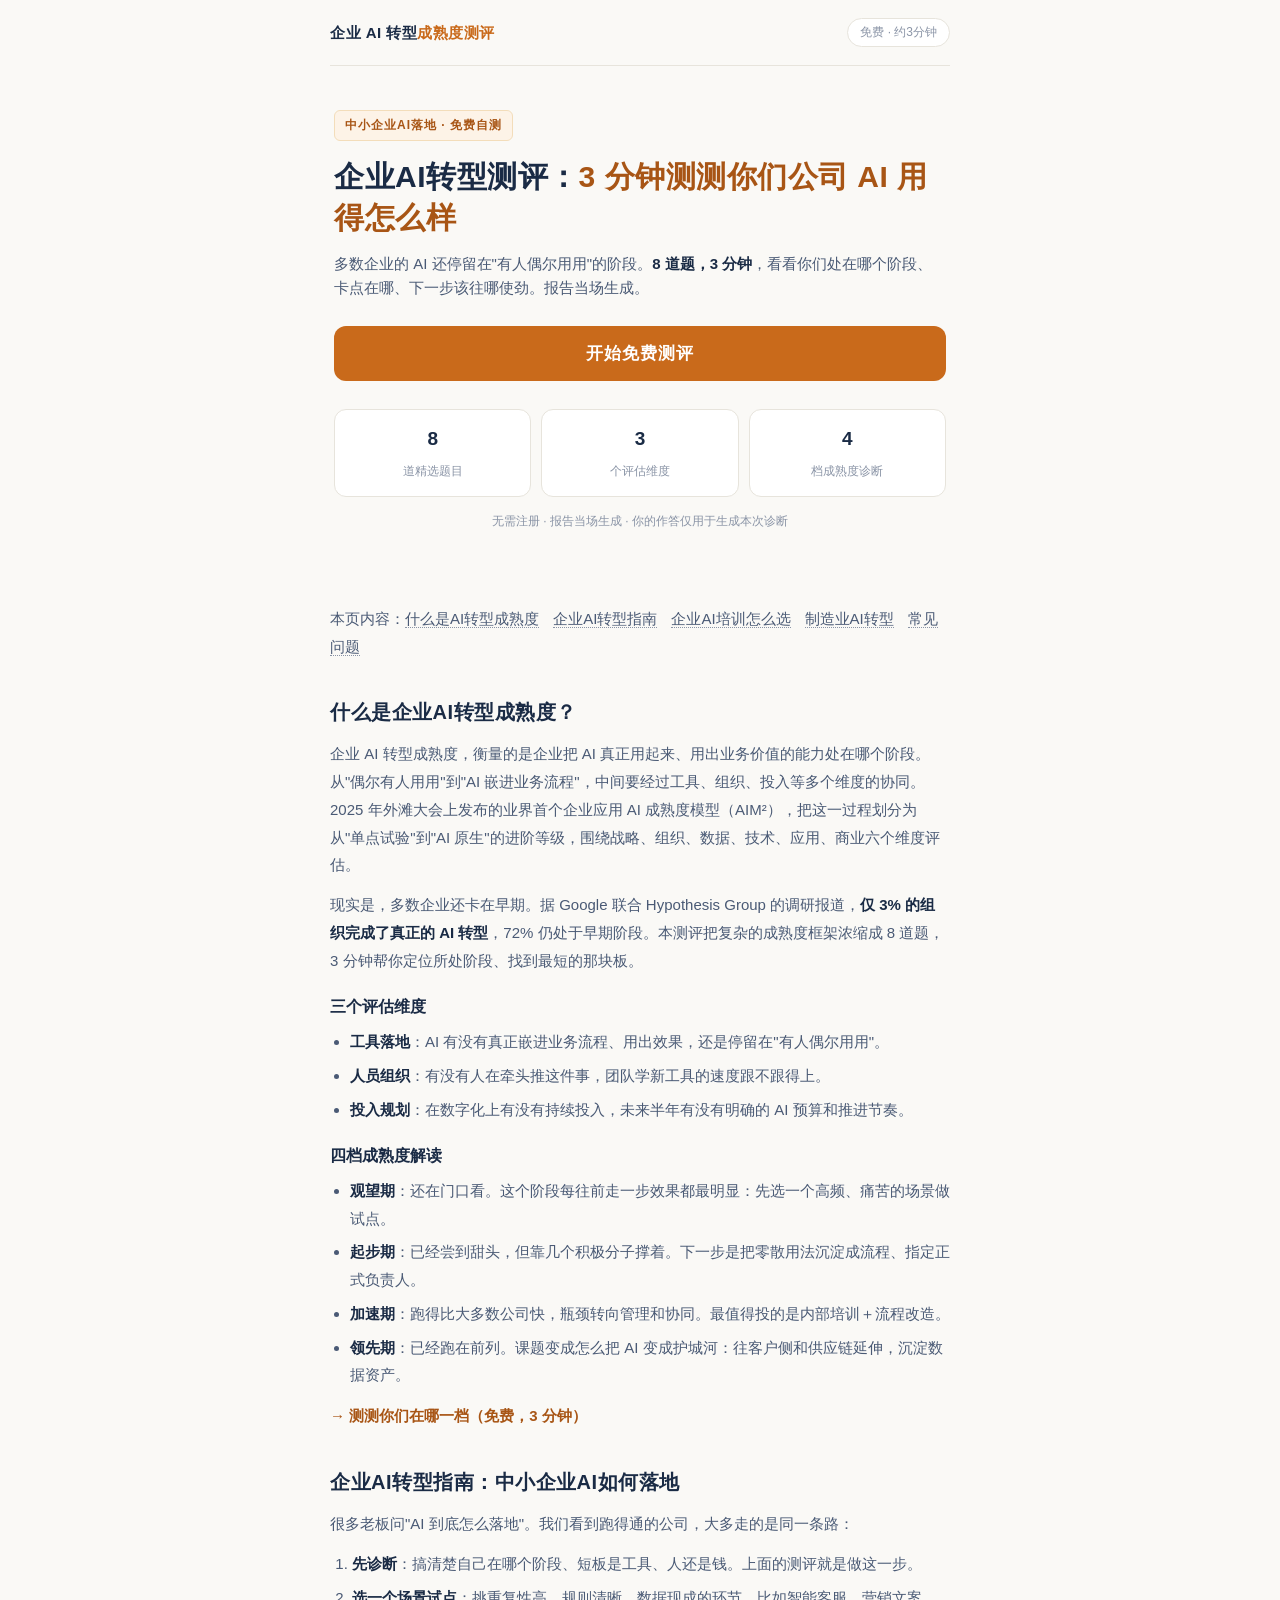
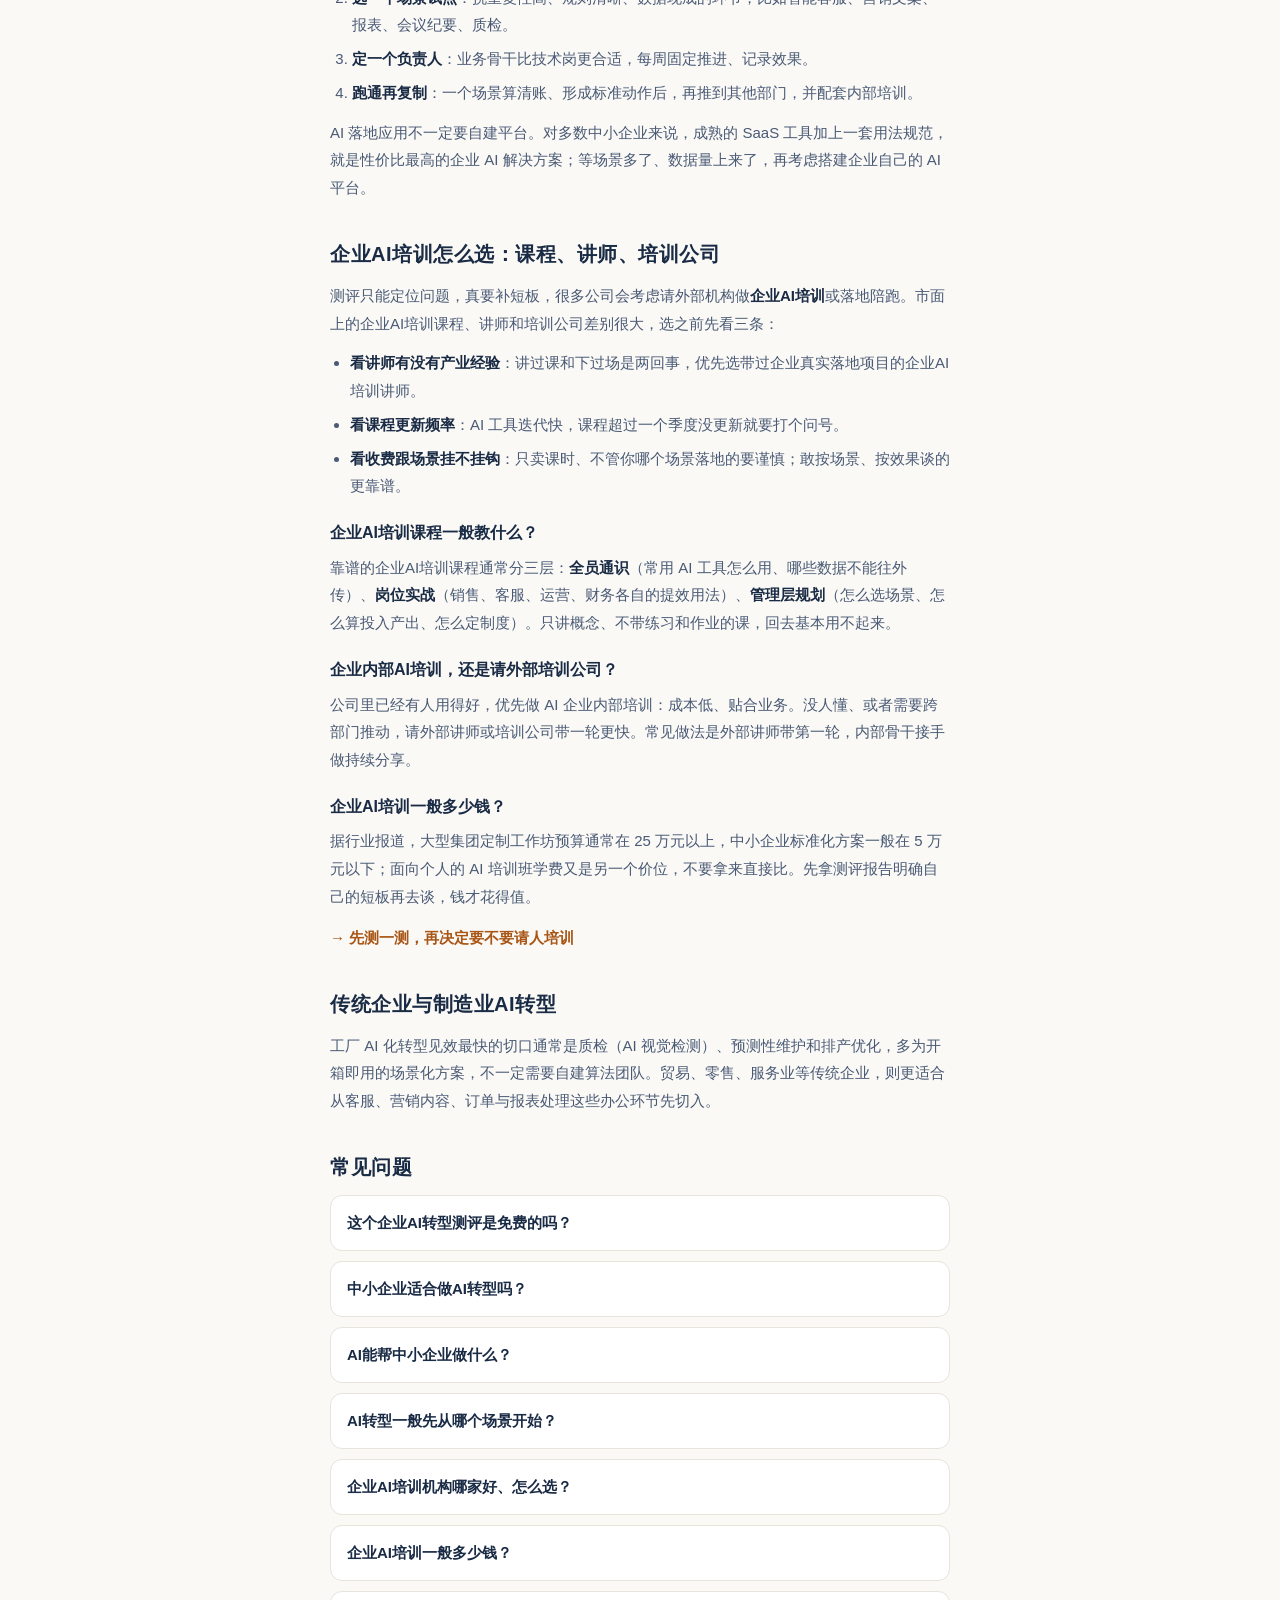
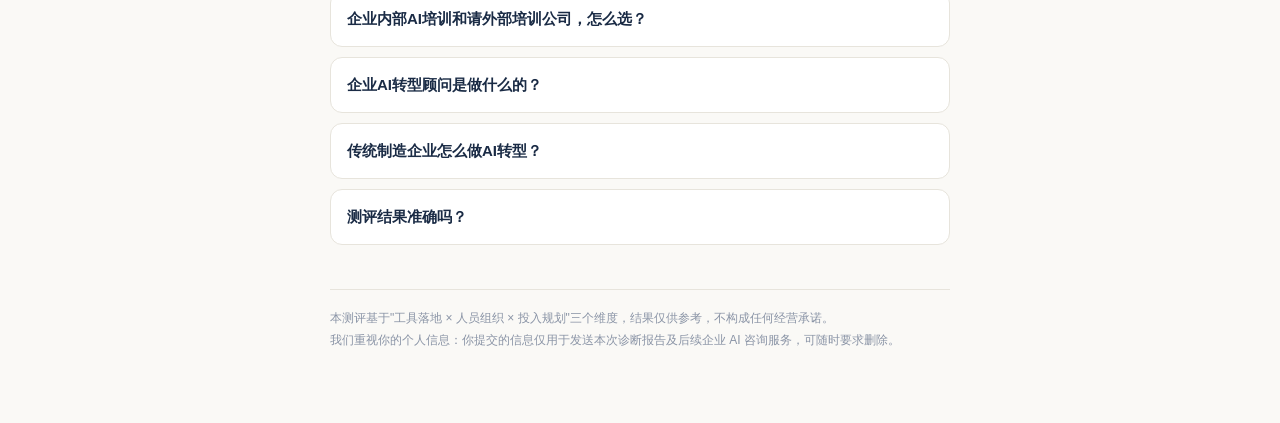
==== index.html @ 4b5d28a4 "first commit" ====
<!DOCTYPE html>
<html lang="zh-CN">
<head>
<meta charset="UTF-8">
<meta name="viewport" content="width=device-width, initial-scale=1.0">
<title>企业AI转型免费测评：3分钟诊断＋企业AI培训怎么选</title>
<meta name="description" content="企业AI转型从哪开始？8 道题 3 分钟免费测出你们公司的 AI 转型阶段和短板，附企业AI培训课程、讲师、培训公司选型指南与学费参考，帮中小企业少踩坑。">
<meta name="keywords" content="企业AI转型,企业AI培训,企业AI培训课程,企业AI转型指南,企业AI转型顾问,中小企业AI落地,AI成熟度测评">
<meta name="robots" content="index,follow">
<meta name="applicable-device" content="pc,mobile">
<meta http-equiv="Cache-Control" content="no-transform">
<meta name="theme-color" content="#c96a1b">
<!-- Bing 站长验证：去 bing.com/webmasters 添加网站后，把它给你的 meta 标签粘到这里 -->
<!-- <meta name="msvalidate.01" content="把Bing给你的验证码粘在这里"> -->
<!-- 百度站长验证（换自定义域名后再加，github.io 域名百度抓不到） -->
<!-- <meta name="baidu-site-verification" content="把百度给你的验证码粘在这里"> -->
<link rel="canonical" href="https://qiyeai.github.io/">
<link rel="icon" href="data:image/svg+xml,%3Csvg xmlns='http://www.w3.org/2000/svg' viewBox='0 0 32 32'%3E%3Crect width='32' height='32' rx='8' fill='%23c96a1b'/%3E%3Ctext x='16' y='22' font-size='16' font-weight='700' text-anchor='middle' fill='%23fff' font-family='Arial'%3EAI%3C/text%3E%3C/svg%3E">
<meta property="og:title" content="企业AI转型免费测评：3分钟诊断＋企业AI培训怎么选">
<meta property="og:description" content="8 道题，看看你们公司 AI 用得怎么样，免费拿诊断报告。">
<meta property="og:type" content="website">
<meta property="og:url" content="https://qiyeai.github.io/">
<meta property="og:locale" content="zh_CN">
<!-- 有分享图后加：<meta property="og:image" content="https://qiyeai.github.io/og.png"> 建议 1200×630 -->
<script type="application/ld+json">
{"@context":"https://schema.org","@graph":[
{"@type":"WebSite","@id":"https://qiyeai.github.io/#site","url":"https://qiyeai.github.io/","name":"企业AI转型测评","inLanguage":"zh-CN"},
{"@type":"WebApplication","name":"企业AI转型成熟度测评","url":"https://qiyeai.github.io/","applicationCategory":"BusinessApplication","operatingSystem":"Web","inLanguage":"zh-CN","isAccessibleForFree":true,"offers":{"@type":"Offer","price":"0","priceCurrency":"CNY"},"description":"8 道题 3 分钟，诊断企业AI转型所处阶段与短板，当场生成报告。"},
{"@type":"FAQPage","mainEntity":[
{"@type":"Question","name":"这个企业AI转型测评是免费的吗？","acceptedAnswer":{"@type":"Answer","text":"是，完全免费。8 道题约 3 分钟，报告当场生成。留下联系方式还可免费领取完整版《AI 转型落地路线图》。"}},
{"@type":"Question","name":"中小企业适合做AI转型吗？","acceptedAnswer":{"@type":"Answer","text":"适合，而且中小企业有决策快、包袱小的优势。关键是别贪大，从一个高频、痛苦的场景先试点（比如客服、文案、报表），跑通再复制。"}},
{"@type":"Question","name":"AI能帮中小企业做什么？","acceptedAnswer":{"@type":"Answer","text":"最常见的三类：降本（智能客服、自动化报表）、增效（营销文案、会议纪要、质检）、增收（线索跟进、内容获客）。建议从重复性最高的环节先试点，跑通再复制。"}},
{"@type":"Question","name":"AI转型一般先从哪个场景开始？","acceptedAnswer":{"@type":"Answer","text":"优先选重复性高、规则清晰、数据现成的环节：智能客服、营销文案、会议纪要、报表整理、质检等。投入小、见效快，也最容易让团队建立信心。"}},
{"@type":"Question","name":"企业AI培训机构哪家好、怎么选？","acceptedAnswer":{"@type":"Answer","text":"没有统一的排名，关键看三点：讲师有没有带过企业真实落地项目、课程更新频率够不够快、收费是否跟你的业务场景挂钩。警惕“包学会、包增效”之类的过度承诺。"}},
{"@type":"Question","name":"企业AI培训一般多少钱？","acceptedAnswer":{"@type":"Answer","text":"差异很大。据行业报道，大型集团的定制工作坊预算通常在 25 万元以上，中小企业的标准化方案一般在 5 万元以下，具体以机构报价为准。建议先明确短板和场景再谈，避免为用不上的内容付费。"}},
{"@type":"Question","name":"企业内部AI培训和请外部培训公司，怎么选？","acceptedAnswer":{"@type":"Answer","text":"公司里已有人用得好，优先内部培训：成本低、贴合业务。没人懂、或需要跨部门推动，请外部讲师或培训公司带一轮更快。常见做法是外部讲师带第一轮，内部骨干接手做持续分享。"}},
{"@type":"Question","name":"企业AI转型顾问是做什么的？","acceptedAnswer":{"@type":"Answer","text":"帮企业做 AI 现状诊断、场景规划、员工培训和落地陪跑的外部专家或机构。这个测评就是一次轻量的自助诊断；如果测出来短板明显，再考虑请顾问做深度规划。"}},
{"@type":"Question","name":"传统制造企业怎么做AI转型？","acceptedAnswer":{"@type":"Answer","text":"制造业见效最快的切口通常是质检（AI 视觉检测）、预测性维护和排产优化，多为开箱即用的场景化方案，不一定需要自建算法团队。"}},
{"@type":"Question","name":"测评结果准确吗？","acceptedAnswer":{"@type":"Answer","text":"测评基于工具落地、人员组织、投入规划三个维度，结果供参考。它最大的价值是帮你快速定位短板、明确下一步优先级，而不是给精确分数。如需深度诊断，可以预约一次一对一沟通。"}}
]}
]}
</script>
<style>
:root{
--ink:#1a2b45; --ink-soft:#4a5a75; --muted:#8a94a6;
--line:#e7e4dc; --bg:#faf9f6; --card:#ffffff;
--accent:#c96a1b; --accent-dark:#a85515; --accent-soft:#fdf3e7;
--ok:#1c7c4d; --radius:14px;
}
*{box-sizing:border-box;-webkit-tap-highlight-color:transparent}
body{margin:0;font-family:-apple-system,BlinkMacSystemFont,"PingFang SC","Hiragino Sans GB","Microsoft YaHei","Noto Sans SC",sans-serif;background:var(--bg);color:var(--ink);line-height:1.6}
.wrap{max-width:660px;margin:0 auto;padding:0 20px 72px}
.hidden{display:none!important}

/* 顶栏 */
.topbar{display:flex;align-items:center;justify-content:space-between;padding:18px 0;border-bottom:1px solid var(--line)}
.brand{font-size:15px;font-weight:700;letter-spacing:.5px}
.brand span{color:var(--accent)}
.topbar .tag{font-size:12px;color:var(--muted);border:1px solid var(--line);border-radius:20px;padding:4px 12px;background:#fff}

/* 首屏 */
.hero{padding:44px 4px 8px}
.eyebrow{display:inline-block;font-size:12px;font-weight:700;color:var(--accent-dark);background:var(--accent-soft);border:1px solid #f3ddba;border-radius:6px;padding:5px 10px;margin-bottom:16px;letter-spacing:1px}
.hero h1{font-size:30px;line-height:1.35;margin:0 0 14px;letter-spacing:.5px}
.hero h1 em{font-style:normal;color:var(--accent-dark)}
.hero .lede{font-size:15px;color:var(--ink-soft);margin:0 0 26px}
.hero .lede b{color:var(--ink)}
.btn{display:block;width:100%;padding:16px;font-size:17px;font-weight:700;border:none;border-radius:12px;background:var(--accent);color:#fff;cursor:pointer;letter-spacing:1px}
.btn:active{background:var(--accent-dark)}
.btn.ghost{background:#fff;color:var(--ink);border:1px solid var(--line);font-weight:600;margin-top:10px}
.micro{font-size:12px;color:var(--muted);text-align:center;margin-top:14px;line-height:1.8}
.facts{display:flex;gap:10px;margin:28px 0 6px}
.fact{flex:1;background:var(--card);border:1px solid var(--line);border-radius:12px;padding:14px 10px;text-align:center}
.fact b{display:block;font-size:19px;margin-bottom:2px}
.fact span{font-size:12px;color:var(--muted)}

/* 答题 */
.quiz-head{padding:26px 0 0}
.qcount{font-size:13px;color:var(--muted);margin-bottom:6px}
.bar{height:6px;background:#eceae4;border-radius:3px;overflow:hidden;margin-bottom:22px}
.bar>div{height:100%;background:var(--accent);width:0;transition:width .25s}
.q-title{font-size:20px;font-weight:700;line-height:1.5;margin:0 0 8px}
.q-dim{font-size:12px;color:var(--muted);margin:0 0 18px;letter-spacing:.5px}
.opt{display:block;width:100%;text-align:left;padding:15px 16px;margin:0 0 10px;font-size:16px;line-height:1.55;background:var(--card);border:1px solid var(--line);border-radius:12px;cursor:pointer;color:var(--ink)}
.opt:active{border-color:var(--accent);background:var(--accent-soft)}
.opt .k{display:inline-block;width:24px;height:24px;line-height:24px;text-align:center;border:1px solid var(--line);border-radius:50%;font-size:13px;color:var(--muted);margin-right:10px;background:#fff}
.nav{margin-top:18px}
.backlink{display:block;text-align:center;margin-top:14px;font-size:14px;color:var(--muted);background:none;border:none;cursor:pointer}

/* 报告 */
.report{background:var(--card);border:1px solid var(--line);border-radius:16px;padding:28px 22px;margin-top:26px}
.r-label{font-size:12px;color:var(--muted);letter-spacing:1px;margin-bottom:6px}
.r-score{font-size:15px;color:var(--ink-soft)}
.r-score b{font-size:46px;color:var(--ink);font-weight:800}
.r-score small{color:var(--muted)}
.tier{display:inline-block;font-size:14px;font-weight:700;color:#fff;background:var(--ink);border-radius:20px;padding:5px 16px;margin:12px 0 4px}
.verdict{font-size:16px;line-height:1.75;margin:12px 0 0}
.sec-t{font-size:13px;font-weight:700;letter-spacing:1px;color:var(--muted);margin:24px 0 10px;padding-top:18px;border-top:1px solid var(--line)}
.diag{margin:0;padding:0;list-style:none}
.diag li{font-size:15px;line-height:1.75;padding:11px 0 11px 4px;border-bottom:1px dashed var(--line)}
.diag li:last-child{border-bottom:none}
.diag li::before{content:"▸ ";color:var(--accent);font-weight:700}
.dimrow{display:flex;align-items:center;gap:10px;margin:8px 0;font-size:14px}
.dimrow .n{width:86px;flex-shrink:0;color:var(--ink-soft)}
.dimrow .t{flex:1;height:8px;background:#eceae4;border-radius:4px;overflow:hidden}
.dimrow .t>div{height:100%;background:var(--ink)}
.dimrow .v{width:44px;text-align:right;color:var(--muted);font-size:13px}
.cta-box{background:var(--accent-soft);border:1px solid #f3ddba;border-radius:12px;padding:20px;margin-top:22px}
.cta-box p{font-size:15px;line-height:1.75;margin:0 0 14px}
.cta-box p b{color:var(--accent-dark)}

/* 表单 */
.field{margin-bottom:14px}
.field label{display:block;font-size:14px;font-weight:600;margin-bottom:6px}
.field label i{font-style:normal;color:var(--muted);font-weight:400;font-size:12px}
.field input,.field select{width:100%;padding:13px 14px;font-size:16px;border:1px solid var(--line);border-radius:10px;background:#fff;color:var(--ink);appearance:none}
.field select{background:#fff url("data:image/svg+xml;charset=utf-8,%3Csvg xmlns='http://www.w3.org/2000/svg' width='12' height='8'%3E%3Cpath d='M1 1l5 5 5-5' stroke='%238a94a6' stroke-width='2' fill='none'/%3E%3C/svg%3E") no-repeat right 14px center}
.consent{display:flex;gap:10px;font-size:13px;color:var(--ink-soft);line-height:1.65;margin:18px 0 6px;cursor:pointer}
.consent input{width:19px;height:19px;flex-shrink:0;margin-top:2px;accent-color:var(--accent)}
.err{color:#c0392b;font-size:13px;margin:8px 0 0;min-height:20px}
.hp{position:absolute;left:-9999px;top:auto;width:1px;height:1px;overflow:hidden}

/* 成功页 */
.done{text-align:center;padding:40px 6px}
.done .check{width:64px;height:64px;border-radius:50%;background:#e7f4ec;color:var(--ok);font-size:32px;line-height:64px;margin:0 auto 18px}
.done h2{font-size:22px;margin:0 0 10px}
.done p{font-size:15px;color:var(--ink-soft);line-height:1.8;margin:0 0 6px}

footer{margin-top:44px;padding-top:18px;border-top:1px solid var(--line);font-size:12px;color:var(--muted);line-height:1.8}
  /* SEO 内容区 */
  .seo{margin-top:52px}
  .seo h2{font-size:20px;margin:36px 0 12px;letter-spacing:.5px}
  .seo h3{font-size:16px;margin:20px 0 8px}
  .seo p{font-size:15px;color:var(--ink-soft);line-height:1.85;margin:0 0 12px}
  .seo p b,.seo li b{color:var(--ink)}
  .seo ul{margin:0 0 12px;padding-left:20px;font-size:15px;color:var(--ink-soft);line-height:1.85}
  .seo li{margin-bottom:6px}
  details.faq-item{border:1px solid var(--line);border-radius:12px;background:#fff;margin-bottom:10px}
  details.faq-item summary{padding:15px 16px;font-size:15px;font-weight:700;cursor:pointer;list-style:none}
  details.faq-item summary::-webkit-details-marker{display:none}
  details.faq-item .a{padding:0 16px 16px;font-size:14px;color:var(--ink-soft);line-height:1.85}
  .seo ol{margin:0 0 12px;padding-left:22px;font-size:15px;color:var(--ink-soft);line-height:1.85}
  .seo-cta{display:inline-block;margin:6px 0 4px;color:var(--accent-dark);font-weight:700;background:none;border:none;padding:0;font-size:15px;cursor:pointer}
  .toc{font-size:13px;color:var(--muted);line-height:2;margin:0 0 8px}
  .toc a{color:var(--ink-soft);margin-right:14px;text-decoration:none;border-bottom:1px dotted var(--muted)}

/* 交互状态：桌面 hover + 键盘焦点 */
@media (hover:hover){
  .btn:hover{background:var(--accent-dark)}
  .btn.ghost:hover{background:var(--bg)}
  .opt:hover{border-color:var(--accent)}
}
:focus-visible{outline:3px solid var(--accent);outline-offset:2px}
.field input:focus,.field select:focus{outline:none;border-color:var(--accent);box-shadow:0 0 0 3px var(--accent-soft)}
.btn:disabled{opacity:.6;cursor:default}
</style>
</head>
<body>
<div class="wrap">

<div class="topbar">
<div class="brand">企业 AI 转型<span>成熟度测评</span></div>
<div class="tag">免费 · 约3分钟</div>
</div>

<!-- ============ 首屏 ============ -->
<section id="s-hero" class="hero">
<span class="eyebrow">中小企业AI落地 · 免费自测</span>
<h1>企业AI转型测评：<em>3 分钟测测你们公司 AI 用得怎么样</em></h1>
<p class="lede">多数企业的 AI 还停留在"有人偶尔用用"的阶段。<b>8 道题，3 分钟</b>，看看你们处在哪个阶段、卡点在哪、下一步该往哪使劲。报告当场生成。</p>
<button class="btn" onclick="App.start()">开始免费测评</button>
<div class="facts">
<div class="fact"><b>8</b><span>道精选题目</span></div>
<div class="fact"><b>3</b><span>个评估维度</span></div>
<div class="fact"><b>4</b><span>档成熟度诊断</span></div>
</div>
<p class="micro">无需注册 · 报告当场生成 · 你的作答仅用于生成本次诊断</p>
</section>

<!-- ============ 答题 ============ -->
<section id="s-quiz" class="hidden quiz-head">
<p class="qcount" id="q-count"></p>
<div class="bar" role="progressbar" aria-label="答题进度" aria-valuemin="0" aria-valuemax="8" id="q-progress"><div id="q-bar"></div></div>
<h2 class="q-title" id="q-title"></h2>
<p class="q-dim" id="q-dim"></p>
<div id="q-opts"></div>
<div class="nav"><button class="btn ghost" id="btn-prev" onclick="App.prev()">上一题</button></div>
</section>

<!-- ============ 报告 ============ -->
<section id="s-report" class="hidden">
<div class="report">
<div class="r-label">你的企业 AI 成熟度诊断</div>
<div class="r-score"><b id="r-score">0</b> <small>/ 21 分</small></div>
<div><span class="tier" id="r-tier"></span></div>
<p class="verdict" id="r-verdict"></p>

<div class="sec-t">三个维度得分</div>
<div id="r-dims"></div>

<div class="sec-t">给你的行动建议</div>
<ul class="diag" id="r-diag"></ul>

<div class="cta-box">
<p>上面是<b>精简版诊断</b>。完整版《AI 转型落地路线图》会结合你的得分和行业，给出 <b>90 天行动清单</b>。留下联系方式，<b>免费领取</b>完整版报告，并预约一次 <b>30 分钟一对一诊断</b>（帮你看看钱该花在哪）。</p>
<button class="btn" onclick="App.toForm()">免费领取完整版报告</button>
</div>
</div>
</section>

<!-- ============ 留资 ============ -->
<section id="s-form" class="hidden">
<div class="report">
<div class="r-label">领取完整版报告</div>
<h2 class="q-title" style="margin-bottom:6px">免费领取《AI 转型落地路线图》</h2>
<p class="q-dim">提交后 24 小时内，我们会把完整版报告发送到你的手机或微信，请留意。</p>
<form id="lead-form" onsubmit="return App.submit(event)" novalidate>
<div class="field"><label for="f-name">姓名</label><input id="f-name" autocomplete="name" placeholder="怎么称呼您"></div>
<div class="field"><label for="f-company">公司名称</label><input id="f-company" autocomplete="organization" placeholder="公司全称"></div>
<div class="field"><label for="f-title">你的职位</label>
<select id="f-title">
<option value="">请选择</option>
<option>董事长 / 创始人</option><option>总经理 / CEO</option>
<option>副总 / VP</option><option>总监</option>
<option>经理</option><option>其他</option>
</select>
</div>
<div class="field"><label for="f-size">公司规模</label>
<select id="f-size">
<option value="">请选择</option>
<option>20人以下</option><option>20–100人</option>
<option>100–500人</option><option>500人以上</option>
</select>
</div>
<div class="field"><label for="f-phone">手机号码</label><input id="f-phone" type="tel" inputmode="numeric" maxlength="11" autocomplete="tel" placeholder="11 位手机号，用于接收报告"></div>
<div class="field"><label for="f-wechat">微信号 <i>（选填）</i></label><input id="f-wechat" placeholder="微信号，方便发送报告"></div>
<!-- 蜜罐：正常用户看不见，机器人会填 -->
<div class="hp" aria-hidden="true"><input id="f-website" name="website" tabindex="-1" autocomplete="off" placeholder="请留空"></div>
<label class="consent">
<input type="checkbox" id="f-consent">
<span id="consent-text"></span>
</label>
<p class="err" id="f-err" role="alert" aria-live="polite"></p>
<button class="btn" type="submit" id="btn-submit">提交，领取完整报告</button>
</form>
</div>
</section>

<!-- ============ 成功 ============ -->
<section id="s-done" class="hidden">
<div class="done">
<div class="check">✓</div>
<h2>提交成功</h2>
<p>完整版《AI 转型落地路线图》将在 24 小时内<br>发送到你的手机或微信，请留意查收。</p>
<p style="margin-top:14px" id="done-wechat">如需更快沟通，可直接添加我们的工作人员微信。</p>
</div>
</section>

  <!-- ============ SEO 内容区（漏斗下方，不影响转化流程） ============ -->
  <section class="seo" id="guide">
    <p class="toc">本页内容：<a href="#what">什么是AI转型成熟度</a><a href="#steps">企业AI转型指南</a><a href="#training">企业AI培训怎么选</a><a href="#industry">制造业AI转型</a><a href="#faq">常见问题</a></p>

    <h2 id="what">什么是企业AI转型成熟度？</h2>
    <p>企业 AI 转型成熟度，衡量的是企业把 AI 真正用起来、用出业务价值的能力处在哪个阶段。从"偶尔有人用用"到"AI 嵌进业务流程"，中间要经过工具、组织、投入等多个维度的协同。2025 年外滩大会上发布的业界首个企业应用 AI 成熟度模型（AIM²），把这一过程划分为从"单点试验"到"AI 原生"的进阶等级，围绕战略、组织、数据、技术、应用、商业六个维度评估。</p>
    <p>现实是，多数企业还卡在早期。据 Google 联合 Hypothesis Group 的调研报道，<b>仅 3% 的组织完成了真正的 AI 转型</b>，72% 仍处于早期阶段。本测评把复杂的成熟度框架浓缩成 8 道题，3 分钟帮你定位所处阶段、找到最短的那块板。</p>

    <h3>三个评估维度</h3>
    <ul>
      <li><b>工具落地</b>：AI 有没有真正嵌进业务流程、用出效果，还是停留在"有人偶尔用用"。</li>
      <li><b>人员组织</b>：有没有人在牵头推这件事，团队学新工具的速度跟不跟得上。</li>
      <li><b>投入规划</b>：在数字化上有没有持续投入，未来半年有没有明确的 AI 预算和推进节奏。</li>
    </ul>

    <h3>四档成熟度解读</h3>
    <ul>
      <li><b>观望期</b>：还在门口看。这个阶段每往前走一步效果都最明显：先选一个高频、痛苦的场景做试点。</li>
      <li><b>起步期</b>：已经尝到甜头，但靠几个积极分子撑着。下一步是把零散用法沉淀成流程、指定正式负责人。</li>
      <li><b>加速期</b>：跑得比大多数公司快，瓶颈转向管理和协同。最值得投的是内部培训＋流程改造。</li>
      <li><b>领先期</b>：已经跑在前列。课题变成怎么把 AI 变成护城河：往客户侧和供应链延伸，沉淀数据资产。</li>
    </ul>
    <button type="button" class="seo-cta" onclick="App.start()">→ 测测你们在哪一档（免费，3 分钟）</button>

    <h2 id="steps">企业AI转型指南：中小企业AI如何落地</h2>
    <p>很多老板问"AI 到底怎么落地"。我们看到跑得通的公司，大多走的是同一条路：</p>
    <ol>
      <li><b>先诊断</b>：搞清楚自己在哪个阶段、短板是工具、人还是钱。上面的测评就是做这一步。</li>
      <li><b>选一个场景试点</b>：挑重复性高、规则清晰、数据现成的环节，比如智能客服、营销文案、报表、会议纪要、质检。</li>
      <li><b>定一个负责人</b>：业务骨干比技术岗更合适，每周固定推进、记录效果。</li>
      <li><b>跑通再复制</b>：一个场景算清账、形成标准动作后，再推到其他部门，并配套内部培训。</li>
    </ol>
    <p>AI 落地应用不一定要自建平台。对多数中小企业来说，成熟的 SaaS 工具加上一套用法规范，就是性价比最高的企业 AI 解决方案；等场景多了、数据量上来了，再考虑搭建企业自己的 AI 平台。</p>

    <h2 id="training">企业AI培训怎么选：课程、讲师、培训公司</h2>
    <p>测评只能定位问题，真要补短板，很多公司会考虑请外部机构做<b>企业AI培训</b>或落地陪跑。市面上的企业AI培训课程、讲师和培训公司差别很大，选之前先看三条：</p>
    <ul>
      <li><b>看讲师有没有产业经验</b>：讲过课和下过场是两回事，优先选带过企业真实落地项目的企业AI培训讲师。</li>
      <li><b>看课程更新频率</b>：AI 工具迭代快，课程超过一个季度没更新就要打个问号。</li>
      <li><b>看收费跟场景挂不挂钩</b>：只卖课时、不管你哪个场景落地的要谨慎；敢按场景、按效果谈的更靠谱。</li>
    </ul>

    <h3>企业AI培训课程一般教什么？</h3>
    <p>靠谱的企业AI培训课程通常分三层：<b>全员通识</b>（常用 AI 工具怎么用、哪些数据不能往外传）、<b>岗位实战</b>（销售、客服、运营、财务各自的提效用法）、<b>管理层规划</b>（怎么选场景、怎么算投入产出、怎么定制度）。只讲概念、不带练习和作业的课，回去基本用不起来。</p>

    <h3>企业内部AI培训，还是请外部培训公司？</h3>
    <p>公司里已经有人用得好，优先做 AI 企业内部培训：成本低、贴合业务。没人懂、或者需要跨部门推动，请外部讲师或培训公司带一轮更快。常见做法是外部讲师带第一轮，内部骨干接手做持续分享。</p>

    <h3>企业AI培训一般多少钱？</h3>
    <p>据行业报道，大型集团定制工作坊预算通常在 25 万元以上，中小企业标准化方案一般在 5 万元以下；面向个人的 AI 培训班学费又是另一个价位，不要拿来直接比。先拿测评报告明确自己的短板再去谈，钱才花得值。</p>
    <button type="button" class="seo-cta" onclick="App.start()">→ 先测一测，再决定要不要请人培训</button>

    <h2 id="industry">传统企业与制造业AI转型</h2>
    <p>工厂 AI 化转型见效最快的切口通常是质检（AI 视觉检测）、预测性维护和排产优化，多为开箱即用的场景化方案，不一定需要自建算法团队。贸易、零售、服务业等传统企业，则更适合从客服、营销内容、订单与报表处理这些办公环节先切入。</p>

    <h2 id="faq">常见问题</h2>
    <details class="faq-item"><summary>这个企业AI转型测评是免费的吗？</summary><div class="a">是，完全免费。8 道题约 3 分钟，报告当场生成。留下联系方式还可免费领取完整版《AI 转型落地路线图》。</div></details>
    <details class="faq-item"><summary>中小企业适合做AI转型吗？</summary><div class="a">适合，而且中小企业有决策快、包袱小的优势。关键是别贪大，从一个高频、痛苦的场景先试点（比如客服、文案、报表），跑通再复制。</div></details>
    <details class="faq-item"><summary>AI能帮中小企业做什么？</summary><div class="a">最常见的三类：降本（智能客服、自动化报表）、增效（营销文案、会议纪要、质检）、增收（线索跟进、内容获客）。建议从重复性最高的环节先试点，跑通再复制。</div></details>
    <details class="faq-item"><summary>AI转型一般先从哪个场景开始？</summary><div class="a">优先选重复性高、规则清晰、数据现成的环节：智能客服、营销文案、会议纪要、报表整理、质检等。投入小、见效快，也最容易让团队建立信心。</div></details>
    <details class="faq-item"><summary>企业AI培训机构哪家好、怎么选？</summary><div class="a">没有统一的排名，关键看三点：讲师有没有带过企业真实落地项目、课程更新频率够不够快、收费是否跟你的业务场景挂钩。警惕“包学会、包增效”之类的过度承诺。</div></details>
    <details class="faq-item"><summary>企业AI培训一般多少钱？</summary><div class="a">差异很大。据行业报道，大型集团的定制工作坊预算通常在 25 万元以上，中小企业的标准化方案一般在 5 万元以下，具体以机构报价为准。建议先明确短板和场景再谈，避免为用不上的内容付费。</div></details>
    <details class="faq-item"><summary>企业内部AI培训和请外部培训公司，怎么选？</summary><div class="a">公司里已有人用得好，优先内部培训：成本低、贴合业务。没人懂、或需要跨部门推动，请外部讲师或培训公司带一轮更快。常见做法是外部讲师带第一轮，内部骨干接手做持续分享。</div></details>
    <details class="faq-item"><summary>企业AI转型顾问是做什么的？</summary><div class="a">帮企业做 AI 现状诊断、场景规划、员工培训和落地陪跑的外部专家或机构。这个测评就是一次轻量的自助诊断；如果测出来短板明显，再考虑请顾问做深度规划。</div></details>
    <details class="faq-item"><summary>传统制造企业怎么做AI转型？</summary><div class="a">制造业见效最快的切口通常是质检（AI 视觉检测）、预测性维护和排产优化，多为开箱即用的场景化方案，不一定需要自建算法团队。</div></details>
    <details class="faq-item"><summary>测评结果准确吗？</summary><div class="a">测评基于工具落地、人员组织、投入规划三个维度，结果供参考。它最大的价值是帮你快速定位短板、明确下一步优先级，而不是给精确分数。如需深度诊断，可以预约一次一对一沟通。</div></details>
  </section>

<footer>
本测评基于"工具落地 × 人员组织 × 投入规划"三个维度，结果仅供参考，不构成任何经营承诺。<br>
我们重视你的个人信息：你提交的信息仅用于发送本次诊断报告及后续企业 AI 咨询服务，可随时要求删除。
</footer>
</div>

<script>
"use strict";
/* ================================================================
配置区：上线前只改这里
1) 去 https://web3forms.com 用你的收件邮箱免费获取 Access Key，
粘贴到下面 web3formsKey。以后有人提交，线索会直接发到该邮箱。
2) orgName 换成实际合作机构名称（用于授权声明；没有就留空）。
3) 备选方案：如果不用 Web3Forms，可改用 FormSubmit：
把下方 submitLead() 里的 fetch 地址换成
https://formsubmit.co/ajax/你的邮箱 ，并删掉 access_key 字段。
首次提交后去邮箱点一下激活链接即可。
================================================================ */
var CONFIG = {
web3formsKey: "把你的Web3Forms-Key粘贴在这里",
orgName: "合作培训机构", // 替换为实际机构名；暂无可留空，授权文案会自动适配
notifyEmail: "线索将发送到的邮箱（在 web3forms.com 填写的那个）",
wechatId: "" // 工作人员微信号；填了会显示在成功页和提交失败提示里
};

// 进站来源：用于判断线索来自哪个搜索引擎 / 渠道（同一会话内只记首次）
var SOURCE = (function(){
try {
var saved = sessionStorage.getItem("lead_src");
if (saved) return JSON.parse(saved);
var q = new URLSearchParams(location.search), src = {
referrer: document.referrer || "直接访问",
utm: ["utm_source","utm_medium","utm_campaign","utm_term"].map(function(k){ return q.get(k);}).filter(Boolean).join(" / ") || "无",
landing: location.href
};
sessionStorage.setItem("lead_src", JSON.stringify(src));
return src;
} catch(e){ return { referrer: document.referrer || "直接访问", utm: "无", landing: location.href};}
})();

/* 题目：7 道计分题（每题 1/2/3 分）＋ 1 道场景题（不计分，用于定制建议） */
var QUESTIONS = [
{ dim: "工具落地", t: "你们公司现在 AI 用到什么程度？",
opts: ["偶尔有人自己玩玩，没成体系", "部分岗位在用，比如写文案、做客服", "已经嵌进业务流程，日常离不了"]},
{ dim: "工具落地", t: "AI 帮你们省出人力了吗？",
opts: ["没啥感觉", "个别环节快了不少", "有岗位的工作量明显降下来了"]},
{ dim: "人员组织", t: "公司里是谁在推 AI 这件事？",
opts: ["没人，老板自己在看", "一两个积极分子在折腾", "有明确的负责人或小组在推进"]},
{ dim: "人员组织", t: "团队学新工具的速度怎么样？",
opts: ["比较抵触，教了也不用", "年轻人快，老员工慢", "整体上手都挺快"]},
{ dim: "投入规划", t: "公司每年在软件、数字化上大概花多少钱？",
opts: ["几乎不花", "几万块", "几十万以上"]},
{ dim: "投入规划", t: "未来半年，有没有给 AI 留预算的打算？",
opts: ["没想过", "有想法，还没定", "有，已经批了"]},
{ dim: "场景", t: "你最想让 AI 先解决哪个问题？（单选，用于定制建议）",
opts: ["多卖货（获客）", "少雇人（客服）", "少加班（内部效率）", "多产出（内容生产）"], scenario: true},
{ dim: "投入规划", t: "如果现在有人带你们落地，你希望什么节奏？",
opts: ["先看看，不着急", "3 个月内跑出一个试点", "越快越好"]}
];
var DIMS = ["工具落地", "人员组织", "投入规划"];
var DIM_MAX = { "工具落地": 6, "人员组织": 6, "投入规划": 9};

var TIERS = [
{ min: 7, max: 10, name: "观望期",
verdict: "你们还在门口看。好消息是：这个阶段每往前走一步，效果都最明显，投入产出比最高。",
tips: [
"别贪大：先选一个高频、痛苦的场景做试点（比如客服、文案），跑通一个再说。",
"先有人再谈系统：指定一个业务骨干牵头，比买一套大而全的系统管用。",
"警惕“买课囤课”：先验证一个场景真能用起来，再考虑系统培训。"]},
{ min: 11, max: 14, name: "起步期",
verdict: "你们已经尝到甜头，但还停留在“个人英雄”阶段——靠几个积极分子撑着，没变成公司的能力。",
tips: [
"把零散用法沉淀成流程：谁在用什么工具、效果如何，整理成内部手册。",
"指定正式负责人（不一定是技术岗，业务骨干更好），每周固定推进。",
"开始做一次 AI 花费盘点：钱花在哪了，哪些在重复买。"]},
{ min: 15, max: 17, name: "加速期",
verdict: "你们跑得比大多数公司快。现在的瓶颈不在工具，在管理和协同——部门墙会吃掉 AI 带来的效率。",
tips: [
"这个阶段最值得投的是“内部培训＋流程改造”，而不是买更多工具。",
"把验证过的打法做成标准动作，从一个部门复制到其他部门。",
"考虑引入外部陪跑：有人带路，3 个月能走完自己摸索一年的路。"]},
{ min: 18, max: 21, name: "领先期",
verdict: "你们已经跑在前列。接下来的课题：怎么把 AI 变成护城河，而不是大家都有的标配。",
tips: [
"把 AI 能力往客户侧和供应链延伸——只做内部提效，天花板很快就到。",
"开始沉淀自己的数据资产和行业 know-how，这是别人短期抄不走的东西。",
"可以考虑把验证过的打法产品化，甚至变成新的收入来源。"]}
];
var SCENARIO_TIP = {
"多卖货（获客）": "在获客上，建议先从“内容生产＋线索跟进”两个环节试点，这是 AI 见效最快的场景之一。",
"少雇人（客服）": "在客服上，AI 客服＋人工兜底的组合最稳妥，先拿非高峰时段做试点。",
"少加班（内部效率）": "在内部效率上，先抓重复性最高的 3 件事（报表、审批、会议纪要），立竿见影。",
"多产出（内容生产）": "在内容生产上，先统一风格模板再上 AI，不然产出越多、返工越多。"
};
var DIM_TIP = {
"工具落地": "“工具落地”是你的短板：建议先别加新工具，把已有的 1–2 个真正用深用透。",
"人员组织": "“人员组织”是你的短板：工具不是问题，缺的是一个牵头的人和推进的节奏。",
"投入规划": "“投入规划”是你的短板：先小步验证、算清一笔账，再谈大投入，避免钱花了没水花。"
};

var App = (function(){
var answers = new Array(QUESTIONS.length).fill(-1);
var cur = 0, result = null;

function $(id){ return document.getElementById(id);}
function show(id, fromHistory){
["s-hero","s-quiz","s-report","s-form","s-done"].forEach(function(s){
$(s).classList.toggle("hidden", s!== id);
});
// 写入浏览器历史：手机上按"返回"回到上一步，而不是直接离开页面
if (!fromHistory) history.pushState({ s: id}, "");
window.scrollTo(0,0);
}
window.addEventListener("popstate", function(e){
var st = e.state || { s: "s-hero"};
if (st.s === "s-done") return; // 已提交，不回退到表单重复提交
if (st.s === "s-quiz") render();
if ((st.s === "s-report" || st.s === "s-form") && !result){ st = { s: "s-hero"};}
show(st.s, true);
});
function start(){ cur = 0; answers.fill(-1); render(); show("s-quiz");}
function render(){
var q = QUESTIONS[cur];
$("q-count").textContent = "第 " + (cur+1) + " / " + QUESTIONS.length + " 题";
$("q-bar").style.width = ((cur+1)/QUESTIONS.length*100) + "%";
$("q-progress").setAttribute("aria-valuenow", cur+1);
$("q-title").textContent = q.t;
$("q-dim").textContent = q.scenario? "场景定位 · 不计分": ("评估维度 · " + q.dim);
var box = $("q-opts"); box.innerHTML = "";
var letters = ["A","B","C","D"];
q.opts.forEach(function(opt, i){
var b = document.createElement("button");
b.type = "button"; b.className = "opt";
b.innerHTML = '<span class="k">'+letters[i]+'</span><span></span>';
b.lastChild.textContent = opt;
b.onclick = function(){ answers[cur] = i; next();};
box.appendChild(b);
});
$("btn-prev").style.display = cur === 0? "none": "block";
}
function next(){
if (cur < QUESTIONS.length - 1){ cur++; render();}
else { finish();}
}
function prev(){ if (cur > 0){ cur--; render();}}

function calc(){
var total = 0, dims = {}, scenario = "";
QUESTIONS.forEach(function(q, i){
var a = answers[i]; if (a < 0) return;
if (q.scenario){ scenario = q.opts[a]; return;}
var pts = a + 1; total += pts;
dims[q.dim] = (dims[q.dim] || 0) + pts;
});
var tier = TIERS.filter(function(t){ return total >= t.min && total <= t.max;})[0];
var weakest = DIMS.slice().sort(function(x,y){
return (dims[x]/DIM_MAX[x]) - (dims[y]/DIM_MAX[y]);
})[0];
return { total: total, dims: dims, tier: tier, weakest: weakest, scenario: scenario};
}
function finish(){
result = calc();
$("r-score").textContent = result.total;
$("r-tier").textContent = result.tier.name;
$("r-verdict").textContent = result.tier.verdict;
var dh = $("r-dims"); dh.innerHTML = "";
DIMS.forEach(function(d){
var v = result.dims[d] || 0, max = DIM_MAX[d], pct = Math.round(v/max*100);
var row = document.createElement("div"); row.className = "dimrow";
row.innerHTML = '<span class="n"></span><span class="t"><div style="width:'+pct+'%"></div></span><span class="v"></span>';
row.children[0].textContent = d;
row.children[2].textContent = v + "/" + max;
dh.appendChild(row);
});
var ul = $("r-diag"); ul.innerHTML = "";
var tips = result.tier.tips.slice();
tips.push(DIM_TIP[result.weakest]);
if (result.scenario && SCENARIO_TIP[result.scenario]) tips.push(SCENARIO_TIP[result.scenario]);
tips.slice(0,4).forEach(function(t){
var li = document.createElement("li"); li.textContent = t; ul.appendChild(li);
});
show("s-report");
}
function toForm(){ show("s-form");}

function val(id){ return $(id).value.trim();}
function submit(e){
e.preventDefault();
var err = $("f-err"); err.textContent = "";
if ($("f-website").value){ return false;} // 蜜罐：机器人直接拦掉
if (!val("f-name")){ err.textContent = "请填写姓名"; return false;}
if (!val("f-company")){ err.textContent = "请填写公司名称"; return false;}
if (!val("f-title")){ err.textContent = "请选择你的职位"; return false;}
if (!val("f-size")){ err.textContent = "请选择公司规模"; return false;}
if (!/^1[3-9]\d{9}$/.test(val("f-phone"))){ err.textContent = "请填写正确的 11 位手机号码"; return false;}
if (!$("f-consent").checked){ err.textContent = "请先勾选个人信息授权声明"; return false;}

var btn = $("btn-submit"); btn.disabled = true; btn.textContent = "提交中…";
var r = result || calc();
var lead = {
"日期": new Date().toISOString().slice(0,10),
"来源": "AI成熟度自测工具",
"姓名": val("f-name"), "公司": val("f-company"),
"职位": val("f-title"), "公司规模": val("f-size"),
"手机": val("f-phone"), "微信": val("f-wechat") || "未填",
"自测得分": r.total + "/21", "档位": r.tier.name,
"最弱维度": r.weakest, "意向场景": r.scenario || "未选",
"各维度": DIMS.map(function(d){ return d + " " + (r.dims[d] || 0) + "/" + DIM_MAX[d];}).join("，"),
"作答明细": QUESTIONS.map(function(q, i){ return (i+1) + ". " + q.t + " → " + (answers[i] >= 0? q.opts[answers[i]]: "未答");}).join("\n"),
"来源页": SOURCE.referrer, "UTM": SOURCE.utm, "落地页": SOURCE.landing
};
var body = {
access_key: CONFIG.web3formsKey,
subject: "" + lead["公司"] + " · " + lead["姓名"] + " · " + lead["档位"],
from_name: "AI成熟度测评工具",
message: Object.keys(lead).map(function(k){ return k + "：" + lead[k];}).join("\n")
};
// 防止 Key 没配就上线：线索会静默丢失
if (!/^[0-9a-f-]{36}$/i.test(CONFIG.web3formsKey)){
console.error("CONFIG.web3formsKey 未配置");
err.textContent = "表单暂未开通，请直接微信联系我们" + wechatHint();
btn.disabled = false; btn.textContent = "提交，领取完整报告";
return false;
}
// 国内访问海外接口偶尔会卡住，15 秒超时后让用户重试
var ctrl = window.AbortController? new AbortController(): null;
var timer = ctrl && setTimeout(function(){ ctrl.abort();}, 15000);
fetch("https://api.web3forms.com/submit", {
method: "POST", signal: ctrl? ctrl.signal: undefined,
headers: { "Content-Type": "application/json", "Accept": "application/json"},
body: JSON.stringify(body)
}).then(function(resp){ return resp.json();}).then(function(data){
clearTimeout(timer);
if (data.success){ show("s-done");}
else { throw new Error(data.message || "提交失败");}
}).catch(function(){
clearTimeout(timer);
err.textContent = "提交失败，请检查网络后重试，或直接微信联系我们" + wechatHint() + "。";
btn.disabled = false; btn.textContent = "提交，领取完整报告";
});
return false;
}

function wechatHint(){ return CONFIG.wechatId? "（微信号：" + CONFIG.wechatId + "）": "";}

// 授权声明文案（按 CONFIG.orgName 自动拼接）
function consentText(){
var org = (CONFIG.orgName || "").trim();
var tail = org? "（可能包括" + org + "的课程介绍）": "（可能包括合作培训机构的课程介绍）";
return "我已阅读并同意：我提交的以上信息将用于向我发送本次 AI 成熟度诊断报告及后续企业 AI 咨询服务" + tail + "。我可随时要求删除我的信息。";
}

// 页面加载时写入授权文案
document.addEventListener("DOMContentLoaded", function(){
document.getElementById("consent-text").textContent = consentText();
if (CONFIG.wechatId) $("done-wechat").textContent = "如需更快沟通，可直接添加工作人员微信：" + CONFIG.wechatId;
history.replaceState({ s: "s-hero"}, "");
});

return { start: start, prev: prev, toForm: toForm, submit: submit};
})();
</script>
</body>
</html>
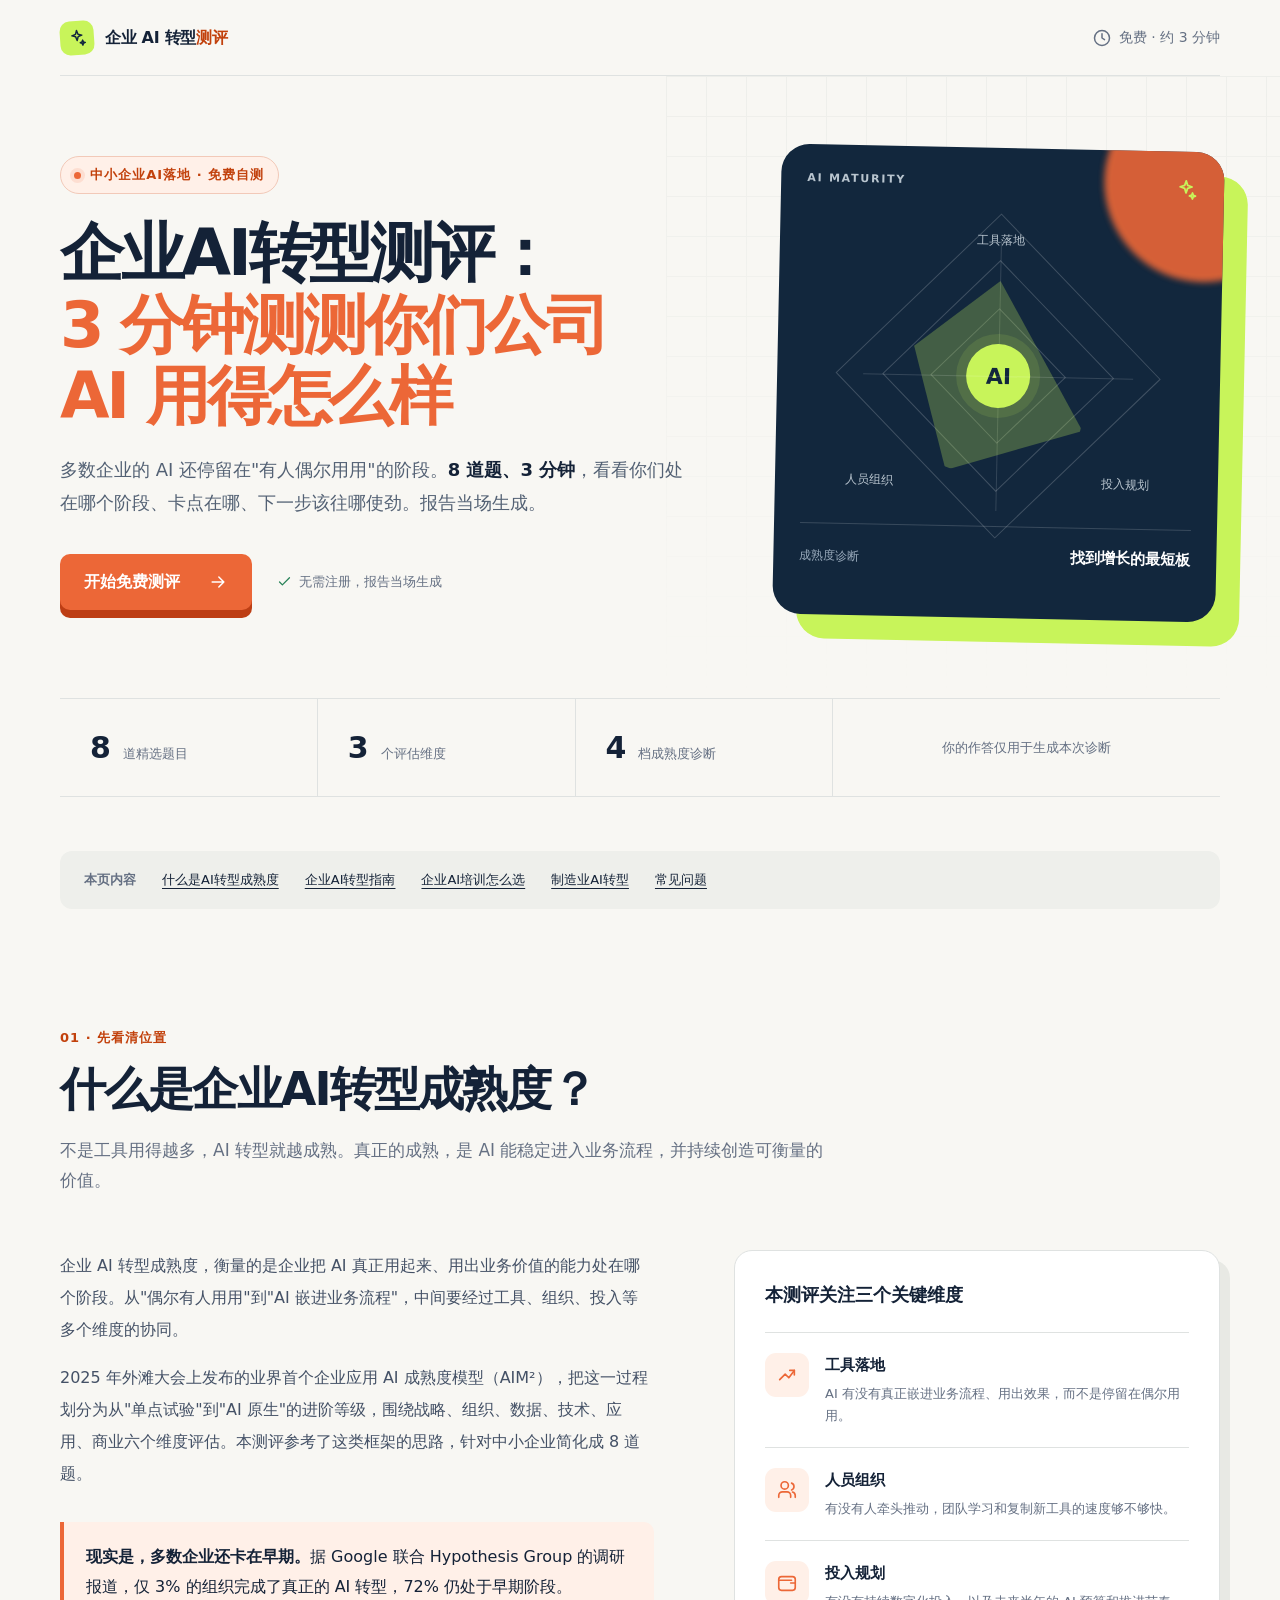
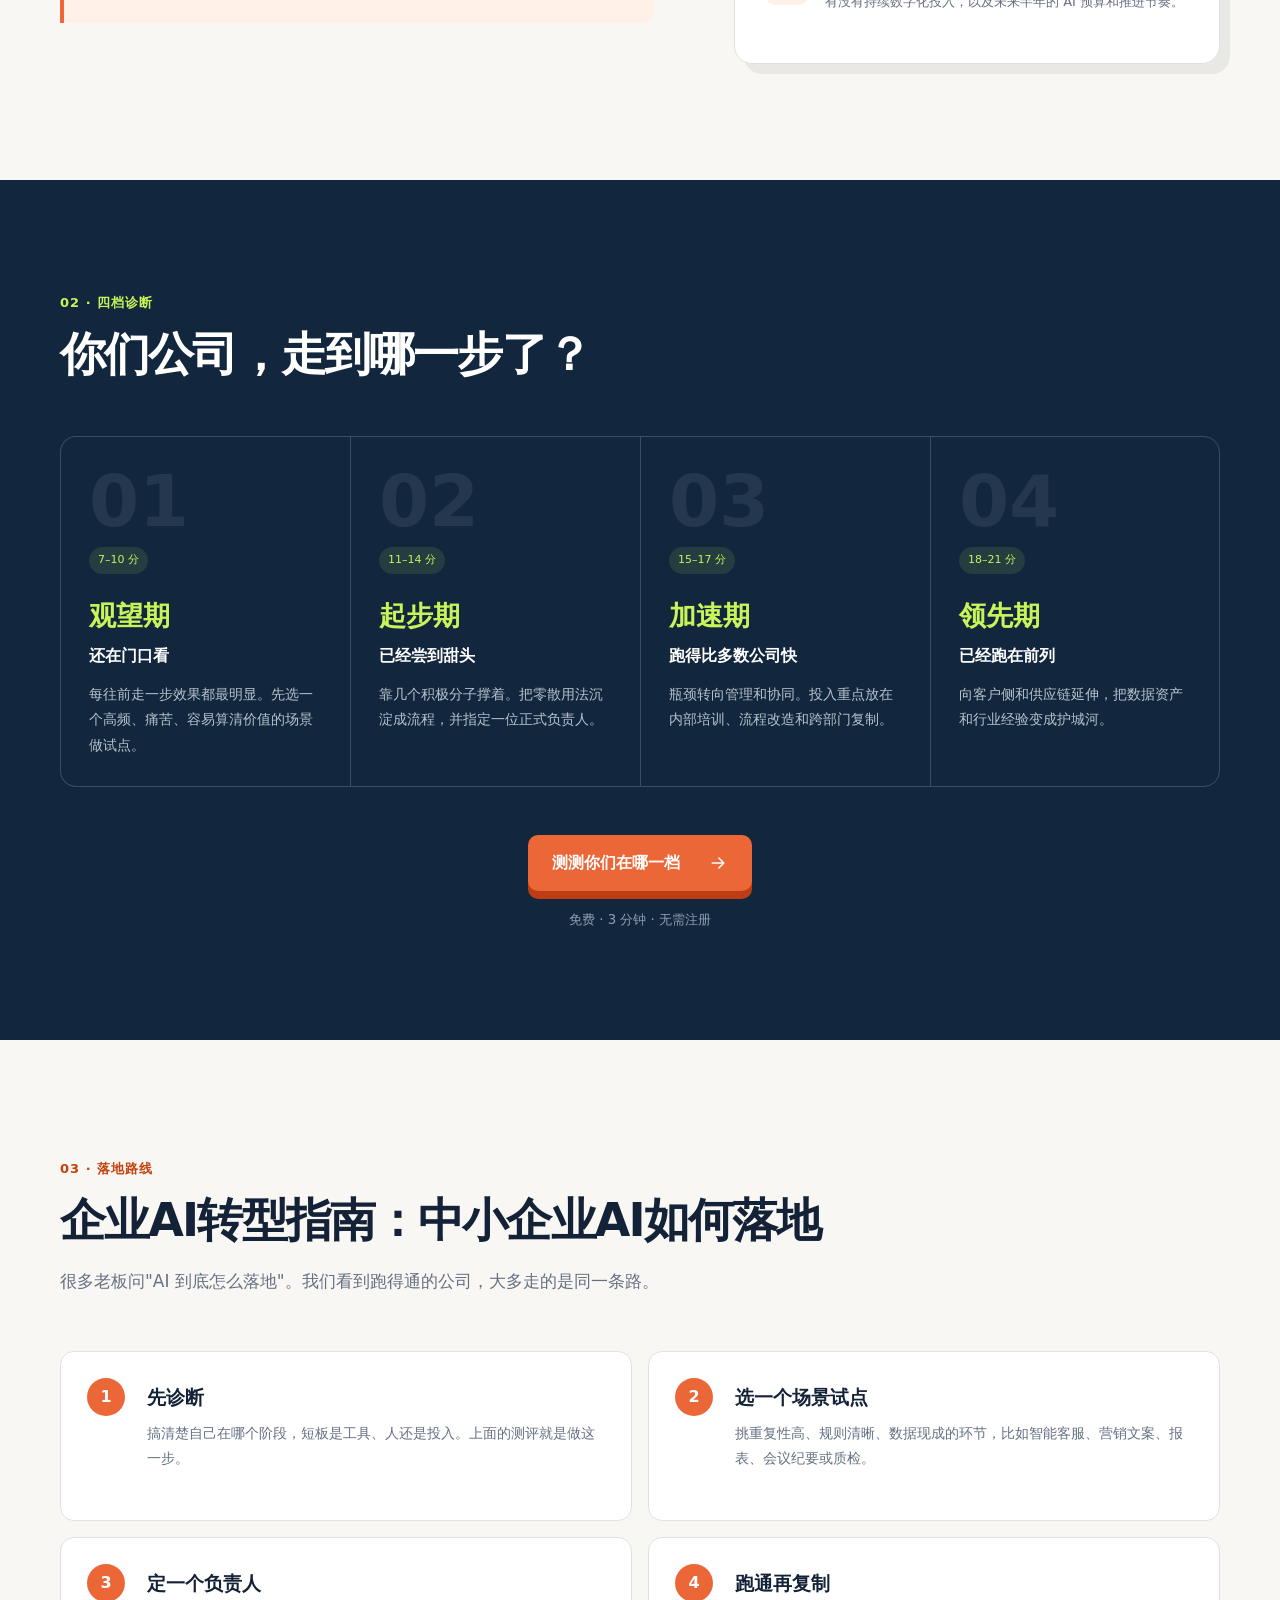
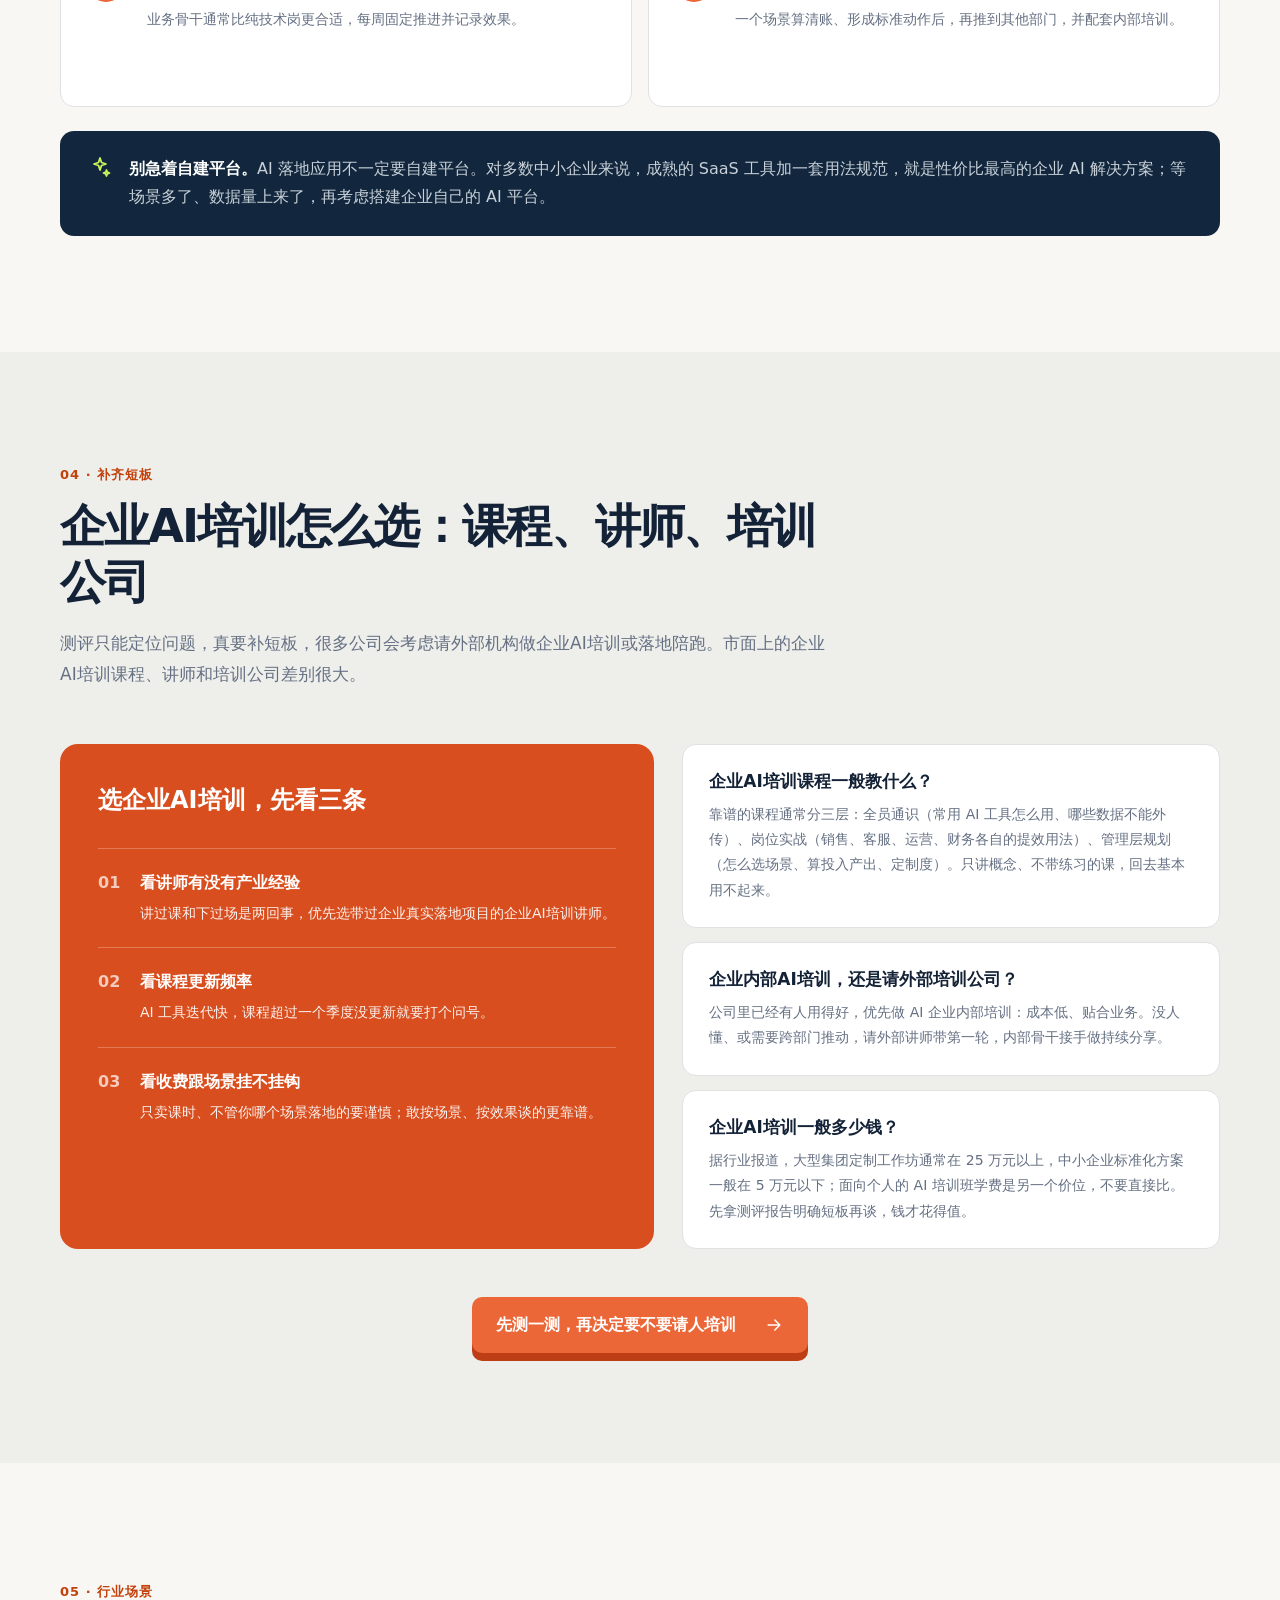
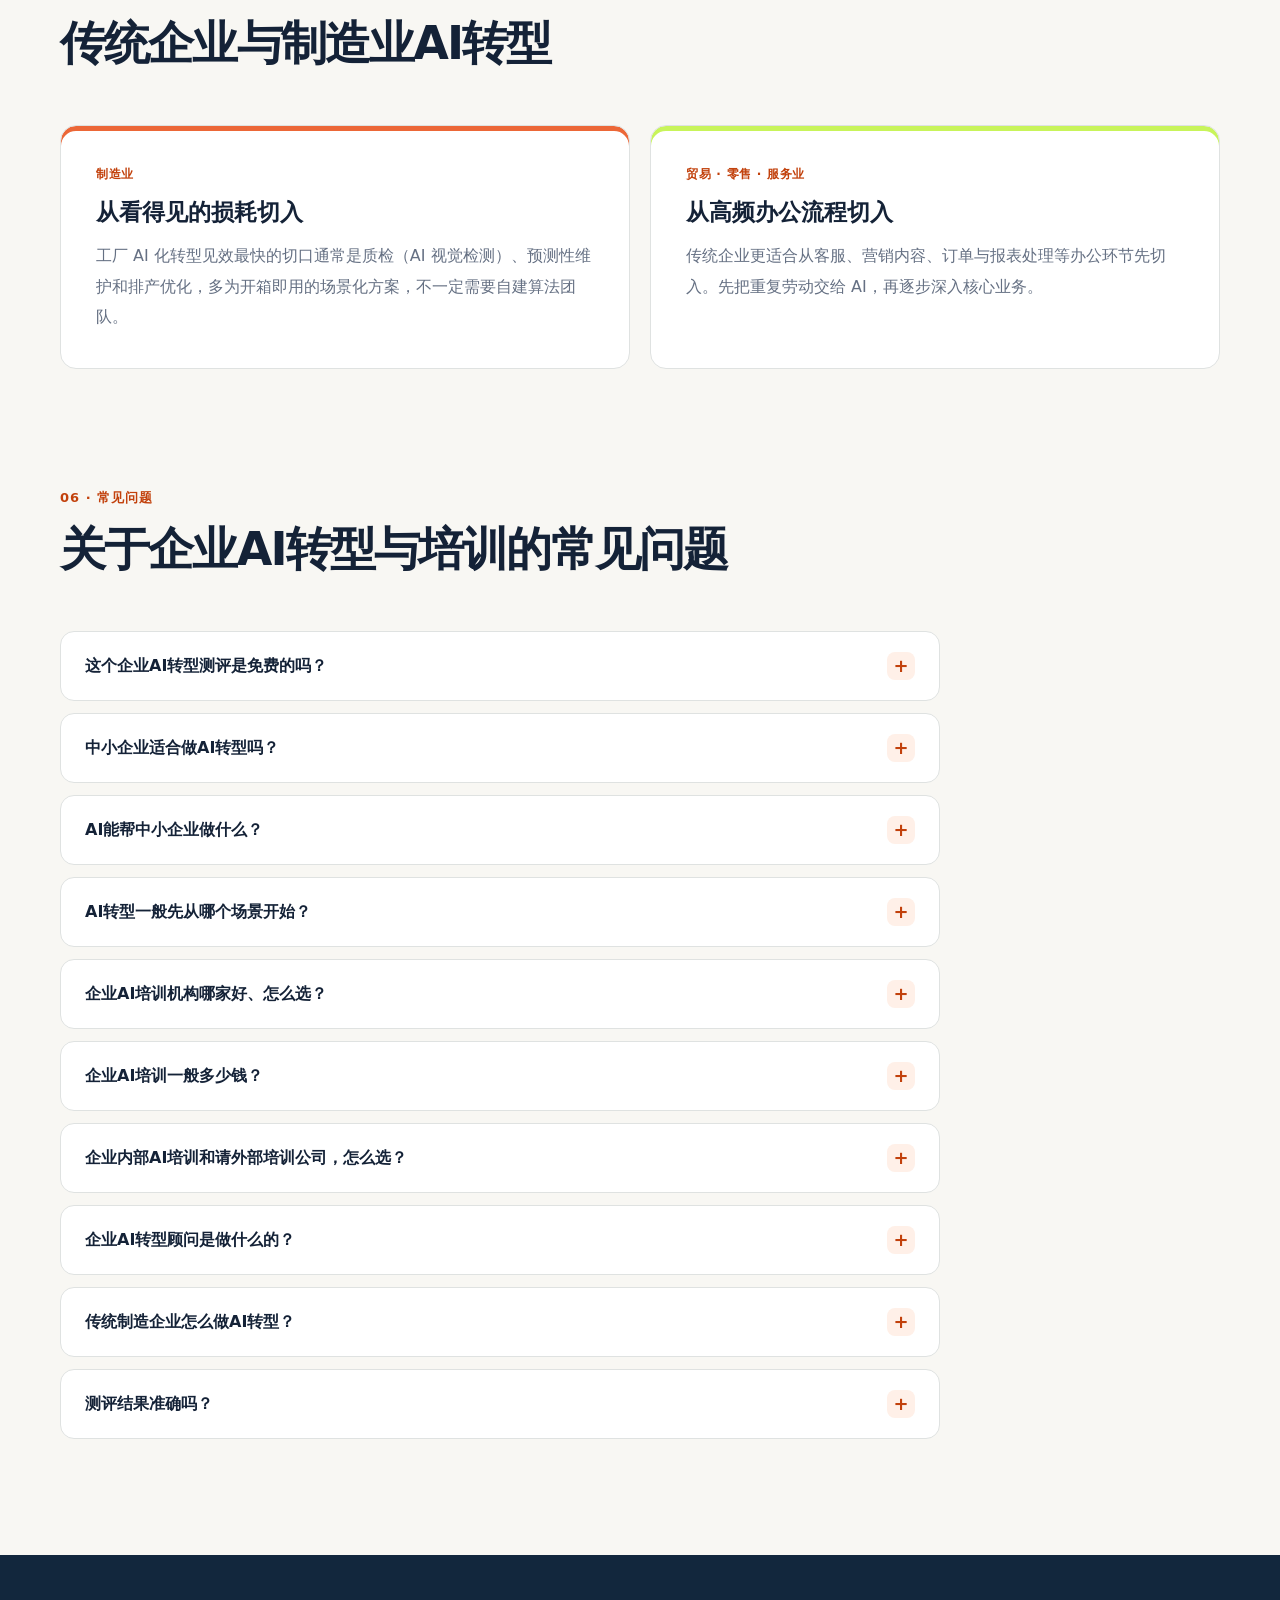
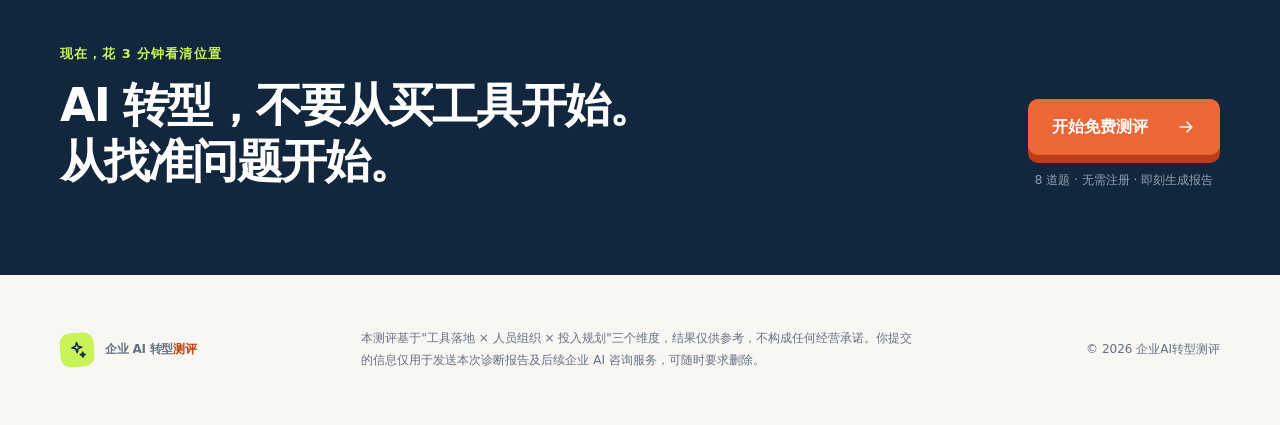
==== commit 0b62c57d: "修改" ====
--- a/index.html
+++ b/index.html
@@ -9,13 +9,13 @@
 <meta name="robots" content="index,follow">
 <meta name="applicable-device" content="pc,mobile">
 <meta http-equiv="Cache-Control" content="no-transform">
-<meta name="theme-color" content="#c96a1b">
+<meta name="theme-color" content="#12273d">
 <!-- Bing 站长验证：去 bing.com/webmasters 添加网站后，把它给你的 meta 标签粘到这里 -->
 <!-- <meta name="msvalidate.01" content="把Bing给你的验证码粘在这里"> -->
 <!-- 百度站长验证（换自定义域名后再加，github.io 域名百度抓不到） -->
 <!-- <meta name="baidu-site-verification" content="把百度给你的验证码粘在这里"> -->
 <link rel="canonical" href="https://qiyeai.github.io/">
-<link rel="icon" href="data:image/svg+xml,%3Csvg xmlns='http://www.w3.org/2000/svg' viewBox='0 0 32 32'%3E%3Crect width='32' height='32' rx='8' fill='%23c96a1b'/%3E%3Ctext x='16' y='22' font-size='16' font-weight='700' text-anchor='middle' fill='%23fff' font-family='Arial'%3EAI%3C/text%3E%3C/svg%3E">
+<link rel="icon" href="data:image/svg+xml,%3Csvg xmlns='http://www.w3.org/2000/svg' viewBox='0 0 32 32'%3E%3Crect width='32' height='32' rx='8' fill='%23c8f45a'/%3E%3Ctext x='16' y='22' font-size='16' font-weight='700' text-anchor='middle' fill='%2312273d' font-family='Arial'%3EAI%3C/text%3E%3C/svg%3E">
 <meta property="og:title" content="企业AI转型免费测评：3分钟诊断＋企业AI培训怎么选">
 <meta property="og:description" content="8 道题，看看你们公司 AI 用得怎么样，免费拿诊断报告。">
 <meta property="og:type" content="website">
@@ -42,294 +42,505 @@
 </script>
 <style>
 :root{
---ink:#1a2b45; --ink-soft:#4a5a75; --muted:#8a94a6;
---line:#e7e4dc; --bg:#faf9f6; --card:#ffffff;
---accent:#c96a1b; --accent-dark:#a85515; --accent-soft:#fdf3e7;
---ok:#1c7c4d; --radius:14px;
-}
-*{box-sizing:border-box;-webkit-tap-highlight-color:transparent}
-body{margin:0;font-family:-apple-system,BlinkMacSystemFont,"PingFang SC","Hiragino Sans GB","Microsoft YaHei","Noto Sans SC",sans-serif;background:var(--bg);color:var(--ink);line-height:1.6}
-.wrap{max-width:660px;margin:0 auto;padding:0 20px 72px}
+--ink:#142237;--muted:#657083;--paper:#f8f7f3;--white:#fff;--line:#dfe2e1;
+--orange:#ec6737;--orange-dark:#d94e1e;--orange-text:#c2410c;--orange-soft:#fff0e8;
+--lime:#c8f45a;--navy:#12273d;--ok:#278257;
+}
+*,*::before,*::after{box-sizing:border-box}
+html{scroll-behavior:smooth;-webkit-text-size-adjust:100%}
+body{margin:0;background:var(--paper);color:var(--ink);font-family:"Noto Sans SC","PingFang SC","Hiragino Sans GB","Microsoft YaHei",system-ui,sans-serif;line-height:1.5;-webkit-tap-highlight-color:transparent}
+h1,h2,h3,p,ol,ul,blockquote{margin:0}
+ol,ul{padding:0;list-style:none}
+button,input,select{font:inherit;color:inherit}
+button{cursor:pointer}
+a{color:inherit;text-decoration:none}
+svg{display:block}
 .hidden{display:none!important}
+.shell{width:min(1160px,100% - 48px);margin-inline:auto}
+:focus-visible{outline:3px solid var(--orange);outline-offset:3px}
+.ico{width:20px;height:20px;fill:none;stroke:currentColor;stroke-width:1.8;stroke-linecap:round;stroke-linejoin:round;flex:none}
 
 /* 顶栏 */
-.topbar{display:flex;align-items:center;justify-content:space-between;padding:18px 0;border-bottom:1px solid var(--line)}
-.brand{font-size:15px;font-weight:700;letter-spacing:.5px}
-.brand span{color:var(--accent)}
-.topbar .tag{font-size:12px;color:var(--muted);border:1px solid var(--line);border-radius:20px;padding:4px 12px;background:#fff}
+.nav{height:76px;display:flex;align-items:center;justify-content:space-between;border-bottom:1px solid var(--line)}
+.brand{display:flex;align-items:center;gap:11px;font-weight:850;letter-spacing:-.02em}
+.brand>span:last-child>span{color:var(--orange-text)}
+.brand-mark{width:34px;height:34px;display:grid;place-items:center;border-radius:10px;background:var(--lime);color:var(--navy);transform:rotate(-4deg)}
+.nav-meta{display:flex;align-items:center;gap:7px;font-size:14px;color:var(--muted)}
 
 /* 首屏 */
-.hero{padding:44px 4px 8px}
-.eyebrow{display:inline-block;font-size:12px;font-weight:700;color:var(--accent-dark);background:var(--accent-soft);border:1px solid #f3ddba;border-radius:6px;padding:5px 10px;margin-bottom:16px;letter-spacing:1px}
-.hero h1{font-size:30px;line-height:1.35;margin:0 0 14px;letter-spacing:.5px}
-.hero h1 em{font-style:normal;color:var(--accent-dark)}
-.hero .lede{font-size:15px;color:var(--ink-soft);margin:0 0 26px}
-.hero .lede b{color:var(--ink)}
-.btn{display:block;width:100%;padding:16px;font-size:17px;font-weight:700;border:none;border-radius:12px;background:var(--accent);color:#fff;cursor:pointer;letter-spacing:1px}
-.btn:active{background:var(--accent-dark)}
-.btn.ghost{background:#fff;color:var(--ink);border:1px solid var(--line);font-weight:600;margin-top:10px}
-.micro{font-size:12px;color:var(--muted);text-align:center;margin-top:14px;line-height:1.8}
-.facts{display:flex;gap:10px;margin:28px 0 6px}
-.fact{flex:1;background:var(--card);border:1px solid var(--line);border-radius:12px;padding:14px 10px;text-align:center}
-.fact b{display:block;font-size:19px;margin-bottom:2px}
-.fact span{font-size:12px;color:var(--muted)}
-
-/* 答题 */
-.quiz-head{padding:26px 0 0}
-.qcount{font-size:13px;color:var(--muted);margin-bottom:6px}
-.bar{height:6px;background:#eceae4;border-radius:3px;overflow:hidden;margin-bottom:22px}
-.bar>div{height:100%;background:var(--accent);width:0;transition:width .25s}
-.q-title{font-size:20px;font-weight:700;line-height:1.5;margin:0 0 8px}
-.q-dim{font-size:12px;color:var(--muted);margin:0 0 18px;letter-spacing:.5px}
-.opt{display:block;width:100%;text-align:left;padding:15px 16px;margin:0 0 10px;font-size:16px;line-height:1.55;background:var(--card);border:1px solid var(--line);border-radius:12px;cursor:pointer;color:var(--ink)}
-.opt:active{border-color:var(--accent);background:var(--accent-soft)}
-.opt .k{display:inline-block;width:24px;height:24px;line-height:24px;text-align:center;border:1px solid var(--line);border-radius:50%;font-size:13px;color:var(--muted);margin-right:10px;background:#fff}
-.nav{margin-top:18px}
-.backlink{display:block;text-align:center;margin-top:14px;font-size:14px;color:var(--muted);background:none;border:none;cursor:pointer}
-
-/* 报告 */
-.report{background:var(--card);border:1px solid var(--line);border-radius:16px;padding:28px 22px;margin-top:26px}
-.r-label{font-size:12px;color:var(--muted);letter-spacing:1px;margin-bottom:6px}
-.r-score{font-size:15px;color:var(--ink-soft)}
-.r-score b{font-size:46px;color:var(--ink);font-weight:800}
-.r-score small{color:var(--muted)}
-.tier{display:inline-block;font-size:14px;font-weight:700;color:#fff;background:var(--ink);border-radius:20px;padding:5px 16px;margin:12px 0 4px}
-.verdict{font-size:16px;line-height:1.75;margin:12px 0 0}
-.sec-t{font-size:13px;font-weight:700;letter-spacing:1px;color:var(--muted);margin:24px 0 10px;padding-top:18px;border-top:1px solid var(--line)}
-.diag{margin:0;padding:0;list-style:none}
-.diag li{font-size:15px;line-height:1.75;padding:11px 0 11px 4px;border-bottom:1px dashed var(--line)}
-.diag li:last-child{border-bottom:none}
-.diag li::before{content:"▸ ";color:var(--accent);font-weight:700}
-.dimrow{display:flex;align-items:center;gap:10px;margin:8px 0;font-size:14px}
-.dimrow .n{width:86px;flex-shrink:0;color:var(--ink-soft)}
-.dimrow .t{flex:1;height:8px;background:#eceae4;border-radius:4px;overflow:hidden}
-.dimrow .t>div{height:100%;background:var(--ink)}
-.dimrow .v{width:44px;text-align:right;color:var(--muted);font-size:13px}
-.cta-box{background:var(--accent-soft);border:1px solid #f3ddba;border-radius:12px;padding:20px;margin-top:22px}
-.cta-box p{font-size:15px;line-height:1.75;margin:0 0 14px}
-.cta-box p b{color:var(--accent-dark)}
+.hero{position:relative;padding:72px 0 0;overflow:hidden}
+.hero-grid{position:absolute;inset:0 0 auto 52%;height:680px;opacity:.36;background-image:linear-gradient(#dce0dc 1px,transparent 1px),linear-gradient(90deg,#dce0dc 1px,transparent 1px);background-size:40px 40px;-webkit-mask-image:linear-gradient(#000,transparent 92%);mask-image:linear-gradient(#000,transparent 92%)}
+.hero-layout{position:relative;display:grid;grid-template-columns:1.18fr .82fr;gap:80px;align-items:center}
+.badge,.eyebrow{display:inline-flex;align-items:center;gap:9px;font-size:13px;font-weight:800;letter-spacing:.08em;color:var(--orange-text)}
+.badge{padding:8px 13px;border:1px solid #f2c9b8;border-radius:999px;background:var(--orange-soft)}
+.badge i{width:7px;height:7px;border-radius:50%;background:var(--orange);box-shadow:0 0 0 4px #ec673721}
+.hero h1{max-width:760px;margin:24px 0 20px;font-size:clamp(40px,5vw,66px);font-weight:900;line-height:1.12;letter-spacing:-.05em}
+.hero h1 em{font-style:normal;color:var(--orange)}
+.hero-lead{max-width:650px;font-size:18px;line-height:1.85;color:#536174}
+.hero-lead b{color:var(--ink)}
+.hero-actions{display:flex;align-items:center;gap:24px;margin-top:34px}
+.hero-actions>span{display:flex;align-items:center;gap:6px;font-size:13px;color:var(--muted)}
+.hero-actions>span .ico{width:17px;color:var(--ok)}
+
+.button{display:inline-flex;align-items:center;justify-content:center;gap:28px;min-height:56px;padding:0 24px;border:0;border-radius:10px;background:var(--orange);color:#fff;font-weight:800;font-size:16px;box-shadow:0 8px 0 #bd3e14;transition:transform .2s,box-shadow .2s,background .2s}
+.button:hover{background:var(--orange-dark);transform:translateY(2px);box-shadow:0 6px 0 #ad3510}
+.button:active{transform:translateY(6px);box-shadow:0 2px 0 #ad3510}
+.button:disabled{opacity:.6;cursor:default;transform:none}
+.button.secondary{background:#fff;color:var(--ink);border:1px solid var(--line);box-shadow:none}
+.button.secondary:hover{background:var(--paper)}
+.button.block{width:100%}
+
+/* 首屏右侧卡片（装饰） */
+.score-card{position:relative;min-height:470px;padding:26px;border-radius:28px;background:var(--navy);color:#fff;overflow:hidden;box-shadow:24px 24px 0 var(--lime);transform:rotate(1.2deg)}
+.score-card::before{content:"";position:absolute;top:-70px;right:-80px;width:200px;height:200px;border-radius:50%;background:var(--orange);filter:blur(3px);opacity:.9}
+.score-top{position:relative;display:flex;justify-content:space-between;font-size:11px;font-weight:800;letter-spacing:.16em;color:#b9c5cf}
+.score-top .ico{width:24px;height:24px;color:var(--lime)}
+.radar{position:relative;display:grid;place-items:center;width:300px;height:300px;margin:28px auto 0}
+.radar::before,.radar::after{content:"";position:absolute;background:#ffffff24}
+.radar::before{width:1px;height:90%}
+.radar::after{width:90%;height:1px}
+.radar-ring{position:absolute;border:1px solid #ffffff30;transform:rotate(45deg)}
+.ring-one{width:230px;height:230px}.ring-two{width:164px;height:164px}.ring-three{width:96px;height:96px}
+.radar-shape{width:170px;height:190px;border-radius:30%;background:#c8f45a45;clip-path:polygon(50% 0,100% 78%,20% 100%,0 35%)}
+.radar-center{position:absolute;display:grid;place-items:center;width:64px;height:64px;border-radius:50%;background:var(--lime);color:var(--navy);font-size:22px;font-weight:900;box-shadow:0 0 0 10px #c8f45a1c}
+.radar-label{position:absolute;font-size:12px;color:#b9c5cf}
+.label-one{top:5px}.label-two{bottom:35px;left:-1px}.label-three{bottom:35px;right:-3px}
+.score-note{position:relative;display:flex;justify-content:space-between;align-items:end;padding-top:18px;border-top:1px solid #ffffff29}
+.score-note span{font-size:12px;color:#9ab}
+.score-note strong{font-size:15px}
+
+.stats{position:relative;display:grid;grid-template-columns:repeat(3,1fr) 1.5fr;margin-top:80px;border-block:1px solid var(--line)}
+.stats>div{display:flex;align-items:baseline;gap:12px;padding:26px 30px;border-right:1px solid var(--line)}
+.stats strong{font-size:30px}
+.stats span,.stats p{font-size:13px;color:var(--muted)}
+.stats p{display:grid;place-items:center;text-align:center}
+
+/* 测评区：答题 / 报告 / 留资 / 成功 */
+.quiz-section{padding:70px 0;background:var(--navy);scroll-margin-top:0}
+.card{max-width:800px;margin:auto;padding:48px;border-radius:24px;background:#fff;box-shadow:14px 14px 0 var(--lime)}
+.quiz-progress-row{display:flex;justify-content:space-between;font-size:13px;color:var(--muted)}
+.quiz-progress-row strong{color:var(--ink)}
+.quiz-progress{height:6px;margin:13px 0 38px;border-radius:99px;background:#edf0ed;overflow:hidden}
+.quiz-progress span{display:block;width:0;height:100%;background:var(--orange);transition:width .3s}
+.quiz-dimension{font-size:13px;font-weight:800;color:var(--orange-text)}
+.card h2.q-title{margin:12px 0 30px;font-size:28px;line-height:1.4;letter-spacing:-.03em}
+.quiz-options{display:grid;gap:12px}
+.quiz-options button{display:flex;align-items:center;gap:14px;width:100%;min-height:62px;padding:10px 16px;border:1px solid var(--line);border-radius:12px;background:#fbfbf8;color:var(--ink);font-size:16px;line-height:1.5;text-align:left;transition:all .2s}
+.quiz-options button:hover{border-color:var(--orange);background:var(--orange-soft);transform:translateX(4px)}
+.quiz-options button.picked{border-color:var(--orange);background:var(--orange-soft)}
+.quiz-options .k{display:grid;place-items:center;flex:none;width:34px;height:34px;border:1px solid var(--line);border-radius:8px;background:#fff;font-size:12px;font-weight:800}
+.quiz-options .ico{width:18px;margin-left:auto;color:var(--orange)}
+.back-button{margin-top:24px;padding:0;border:0;background:none;font-size:13px;color:var(--muted)}
+.back-button:hover{color:var(--ink)}
+
+.result-head{text-align:center}
+.result-badge{display:inline-flex;align-items:center;gap:7px;padding:7px 12px;border-radius:99px;background:#eefbcf;color:#4f7220;font-size:12px;font-weight:800}
+.result-badge .ico{width:17px;height:17px}
+.result-head>p{margin-top:18px;color:var(--muted)}
+.result-head h2{margin:6px 0;font-size:52px;line-height:1.2;color:var(--orange)}
+.result-score strong{font-size:28px}
+.result-score span{color:var(--muted)}
+.verdict{max-width:560px;margin:16px auto 0;font-size:16px;line-height:1.85;color:#445166}
+.sec-t{margin:34px 0 14px;padding-top:26px;border-top:1px solid var(--line);font-size:13px;font-weight:800;letter-spacing:.08em;color:var(--muted)}
+.dimrow{display:flex;align-items:center;gap:14px;margin:12px 0;font-size:14px}
+.dimrow .n{flex:none;width:72px;color:#445166}
+.dimrow .t{flex:1;height:10px;border-radius:99px;background:#edf0ed;overflow:hidden}
+.dimrow .t>i{display:block;height:100%;border-radius:99px;background:var(--navy)}
+.dimrow.weak .t>i{background:var(--orange)}
+.dimrow .v{flex:none;width:44px;text-align:right;font-size:13px;color:var(--muted)}
+.dimrow .w{font-size:11px;font-weight:800;color:var(--orange-text);margin-left:6px}
+.diag{display:grid;gap:10px}
+.diag li{display:flex;gap:14px;padding:16px 18px;border-radius:10px;background:#f4f5f1;font-size:15px;line-height:1.75}
+.diag li b{flex:none;display:grid;place-items:center;width:26px;height:26px;border-radius:50%;background:var(--orange);color:#fff;font-size:13px}
+.cta-box{display:grid;grid-template-columns:1fr auto;gap:24px;align-items:center;margin-top:30px;padding:26px 28px;border-radius:16px;background:var(--navy);color:#c8d0d8}
+.cta-box p{line-height:1.8;font-size:15px}
+.cta-box p b{color:var(--lime)}
+.cta-box strong{display:block;margin-bottom:6px;font-size:18px;color:#fff}
+.retry{display:block;margin:22px auto 0;padding:0;border:0;background:none;font-size:13px;color:var(--muted);text-decoration:underline;text-underline-offset:4px}
 
 /* 表单 */
-.field{margin-bottom:14px}
-.field label{display:block;font-size:14px;font-weight:600;margin-bottom:6px}
-.field label i{font-style:normal;color:var(--muted);font-weight:400;font-size:12px}
-.field input,.field select{width:100%;padding:13px 14px;font-size:16px;border:1px solid var(--line);border-radius:10px;background:#fff;color:var(--ink);appearance:none}
-.field select{background:#fff url("data:image/svg+xml;charset=utf-8,%3Csvg xmlns='http://www.w3.org/2000/svg' width='12' height='8'%3E%3Cpath d='M1 1l5 5 5-5' stroke='%238a94a6' stroke-width='2' fill='none'/%3E%3C/svg%3E") no-repeat right 14px center}
-.consent{display:flex;gap:10px;font-size:13px;color:var(--ink-soft);line-height:1.65;margin:18px 0 6px;cursor:pointer}
-.consent input{width:19px;height:19px;flex-shrink:0;margin-top:2px;accent-color:var(--accent)}
-.err{color:#c0392b;font-size:13px;margin:8px 0 0;min-height:20px}
-.hp{position:absolute;left:-9999px;top:auto;width:1px;height:1px;overflow:hidden}
-
-/* 成功页 */
-.done{text-align:center;padding:40px 6px}
-.done .check{width:64px;height:64px;border-radius:50%;background:#e7f4ec;color:var(--ok);font-size:32px;line-height:64px;margin:0 auto 18px}
-.done h2{font-size:22px;margin:0 0 10px}
-.done p{font-size:15px;color:var(--ink-soft);line-height:1.8;margin:0 0 6px}
-
-footer{margin-top:44px;padding-top:18px;border-top:1px solid var(--line);font-size:12px;color:var(--muted);line-height:1.8}
-  /* SEO 内容区 */
-  .seo{margin-top:52px}
-  .seo h2{font-size:20px;margin:36px 0 12px;letter-spacing:.5px}
-  .seo h3{font-size:16px;margin:20px 0 8px}
-  .seo p{font-size:15px;color:var(--ink-soft);line-height:1.85;margin:0 0 12px}
-  .seo p b,.seo li b{color:var(--ink)}
-  .seo ul{margin:0 0 12px;padding-left:20px;font-size:15px;color:var(--ink-soft);line-height:1.85}
-  .seo li{margin-bottom:6px}
-  details.faq-item{border:1px solid var(--line);border-radius:12px;background:#fff;margin-bottom:10px}
-  details.faq-item summary{padding:15px 16px;font-size:15px;font-weight:700;cursor:pointer;list-style:none}
-  details.faq-item summary::-webkit-details-marker{display:none}
-  details.faq-item .a{padding:0 16px 16px;font-size:14px;color:var(--ink-soft);line-height:1.85}
-  .seo ol{margin:0 0 12px;padding-left:22px;font-size:15px;color:var(--ink-soft);line-height:1.85}
-  .seo-cta{display:inline-block;margin:6px 0 4px;color:var(--accent-dark);font-weight:700;background:none;border:none;padding:0;font-size:15px;cursor:pointer}
-  .toc{font-size:13px;color:var(--muted);line-height:2;margin:0 0 8px}
-  .toc a{color:var(--ink-soft);margin-right:14px;text-decoration:none;border-bottom:1px dotted var(--muted)}
-
-/* 交互状态：桌面 hover + 键盘焦点 */
-@media (hover:hover){
-  .btn:hover{background:var(--accent-dark)}
-  .btn.ghost:hover{background:var(--bg)}
-  .opt:hover{border-color:var(--accent)}
-}
-:focus-visible{outline:3px solid var(--accent);outline-offset:2px}
-.field input:focus,.field select:focus{outline:none;border-color:var(--accent);box-shadow:0 0 0 3px var(--accent-soft)}
-.btn:disabled{opacity:.6;cursor:default}
+.form-head{margin-bottom:28px}
+.form-head h2{margin:12px 0 8px;font-size:28px;letter-spacing:-.03em}
+.form-head p{color:var(--muted);font-size:14px;line-height:1.8}
+.form-grid{display:grid;grid-template-columns:1fr 1fr;gap:16px 18px}
+.field label{display:block;margin-bottom:7px;font-size:14px;font-weight:700}
+.field label i{font-style:normal;font-weight:400;font-size:12px;color:var(--muted)}
+.field input,.field select{width:100%;height:50px;padding:0 14px;border:1px solid var(--line);border-radius:10px;background:#fbfbf8;font-size:16px;appearance:none;transition:border-color .2s,box-shadow .2s}
+.field select{background:#fbfbf8 url("data:image/svg+xml;charset=utf-8,%3Csvg xmlns='http://www.w3.org/2000/svg' width='12' height='8'%3E%3Cpath d='M1 1l5 5 5-5' stroke='%23657083' stroke-width='2' fill='none'/%3E%3C/svg%3E") no-repeat right 14px center}
+.field input:focus,.field select:focus{outline:none;border-color:var(--orange);background-color:#fff;box-shadow:0 0 0 4px var(--orange-soft)}
+.consent{display:flex;gap:10px;margin:22px 0 4px;font-size:13px;line-height:1.7;color:#445166;cursor:pointer}
+.consent input{flex:none;width:19px;height:19px;margin-top:2px;accent-color:var(--orange)}
+.err{min-height:22px;margin:10px 0 14px;font-size:13px;color:#c0392b}
+.hp{position:absolute;left:-9999px;width:1px;height:1px;overflow:hidden}
+.done{text-align:center;padding:12px 0}
+.done .check{display:grid;place-items:center;width:72px;height:72px;margin:0 auto 20px;border-radius:50%;background:var(--lime);color:var(--navy)}
+.done .check .ico{width:34px;height:34px;stroke-width:2.4}
+.done h2{font-size:30px;margin-bottom:12px}
+.done p{color:#445166;line-height:1.85}
+.done .wx{display:inline-block;margin-top:18px;padding:10px 16px;border-radius:10px;background:var(--orange-soft);color:var(--orange-text);font-weight:800}
+
+/* 内容区 */
+.contents{display:flex;flex-wrap:wrap;align-items:center;gap:10px 26px;margin-top:54px;padding:19px 24px;border-radius:12px;background:#eeefeb;font-size:13px}
+.contents span{font-weight:800;color:var(--muted)}
+.contents a{text-decoration:underline;text-underline-offset:4px}
+.content-section{padding-block:116px;scroll-margin-top:20px}
+.section-heading{max-width:780px;margin-bottom:54px}
+.section-heading h2,.bottom-cta h2{margin-top:12px;font-size:clamp(32px,4vw,46px);line-height:1.22;letter-spacing:-.04em}
+.section-heading>p{margin-top:18px;font-size:17px;line-height:1.8;color:var(--muted)}
+.two-column{display:grid;grid-template-columns:1.1fr .9fr;gap:80px}
+.article-copy{font-size:16px;line-height:2;color:#445166}
+.article-copy p+p{margin-top:16px}
+blockquote{margin-top:32px;padding:20px 22px;border-left:4px solid var(--orange);border-radius:0 10px 10px 0;background:var(--orange-soft);color:var(--ink);line-height:1.9}
+.dimensions-card{padding:30px;border:1px solid var(--line);border-radius:18px;background:#fff;box-shadow:10px 10px 0 #e8e9e4}
+.dimensions-card h3{margin-bottom:24px;font-size:18px}
+.dimension{display:flex;gap:16px;padding:20px 0;border-top:1px solid var(--line)}
+.dimension>span{display:grid;place-items:center;flex:none;width:44px;height:44px;border-radius:11px;background:var(--orange-soft);color:var(--orange)}
+.dimension .ico{width:22px;height:22px}
+.dimension strong{font-size:15px}
+.dimension p{margin-top:6px;font-size:13px;line-height:1.7;color:var(--muted)}
+
+.levels-section{padding:110px 0;background:var(--navy);color:#fff}
+.levels-section .eyebrow,.bottom-cta .eyebrow{color:var(--lime)}
+.levels{display:grid;grid-template-columns:repeat(4,1fr)}
+.level-card{position:relative;min-height:320px;padding:28px;border:1px solid #ffffff2e;border-right:0}
+.level-card:first-child{border-radius:16px 0 0 16px}
+.level-card:last-child{border-right:1px solid #ffffff2e;border-radius:0 16px 16px 0}
+.level-card:hover{background:#ffffff0d}
+.level-number{font-size:72px;font-weight:900;line-height:1;color:#ffffff14}
+.level-card>span{display:inline-block;margin:10px 0 22px;padding:5px 9px;border-radius:99px;background:#c8f45a1a;font-size:11px;color:var(--lime)}
+.level-card h3{font-size:27px;color:var(--lime)}
+.level-card strong{display:block;margin-top:8px}
+.level-card p{margin-top:14px;font-size:14px;line-height:1.8;color:#b7c2cd}
+.center-action{display:flex;flex-direction:column;align-items:center;gap:19px;margin-top:48px}
+.center-action small{color:#8fa0b0}
+
+.steps{display:grid;grid-template-columns:repeat(2,1fr);gap:16px}
+.step{display:flex;gap:22px;min-height:170px;padding:26px;border:1px solid var(--line);border-radius:14px;background:#fff}
+.step>span{display:grid;place-items:center;flex:none;width:38px;height:38px;border-radius:50%;background:var(--orange);color:#fff;font-weight:900}
+.step h3{margin:6px 0 9px}
+.step p{font-size:14px;line-height:1.8;color:var(--muted)}
+.callout{display:flex;align-items:start;gap:17px;margin-top:24px;padding:24px 28px;border-radius:14px;background:var(--navy)}
+.callout .ico{width:24px;height:24px;color:var(--lime)}
+.callout p{line-height:1.8;color:#c8d0d8}
+.callout strong{color:#fff}
+
+.training-section{padding:110px 0;background:#eeefeb;scroll-margin-top:20px}
+.training-grid{display:grid;grid-template-columns:1.05fr .95fr;gap:28px}
+.training-primary{padding:38px;border-radius:18px;background:var(--orange-dark);color:#fff}
+.training-primary h3{font-size:24px}
+.training-primary ol{margin-top:30px}
+.training-primary li{display:flex;gap:18px;padding:22px 0;border-top:1px solid #ffffff40}
+.training-primary li>span{flex:none;width:24px;font-weight:900;opacity:.7}
+.training-primary strong{font-size:16px}
+.training-primary p{margin-top:7px;font-size:14px;line-height:1.7;opacity:.92}
+.faq-stack{display:grid;gap:14px}
+.faq-stack article{padding:24px 26px;border:1px solid var(--line);border-radius:14px;background:#fff}
+.faq-stack h3{margin-bottom:8px;font-size:17px}
+.faq-stack p{font-size:14px;line-height:1.8;color:var(--muted)}
+
+.industry-grid{display:grid;grid-template-columns:1fr 1fr;gap:20px}
+.industry-grid article{padding:35px;border:1px solid var(--line);border-radius:16px;background:#fff}
+.industry-grid article:first-child{box-shadow:inset 0 5px 0 var(--orange)}
+.industry-grid article:last-child{box-shadow:inset 0 5px 0 var(--lime)}
+.industry-grid span{font-size:12px;font-weight:800;letter-spacing:.06em;color:var(--orange-text)}
+.industry-grid h3{margin:10px 0 12px;font-size:23px}
+.industry-grid p{line-height:1.9;color:var(--muted)}
+
+.faq-section{padding-top:0}
+.faq-list{display:grid;gap:12px;max-width:880px}
+.faq-item{border:1px solid var(--line);border-radius:14px;background:#fff}
+.faq-item summary{display:flex;justify-content:space-between;align-items:center;gap:16px;padding:20px 24px;font-size:16px;font-weight:800;cursor:pointer;list-style:none}
+.faq-item summary::-webkit-details-marker{display:none}
+.faq-item summary::after{content:"+";flex:none;display:grid;place-items:center;width:28px;height:28px;border-radius:8px;background:var(--orange-soft);color:var(--orange-text);font-size:18px;transition:transform .2s}
+.faq-item[open] summary::after{transform:rotate(45deg)}
+.faq-item .a{padding:0 24px 22px;font-size:15px;line-height:1.9;color:#445166}
+
+.bottom-cta{padding:86px 0;background:var(--navy);color:#fff}
+.bottom-cta .shell{display:flex;justify-content:space-between;align-items:end;gap:40px}
+.bottom-cta p{margin-top:16px;text-align:center;font-size:12px;color:#93a2b0}
+footer{display:flex;justify-content:space-between;align-items:center;gap:30px;min-height:150px;font-size:12px;line-height:1.8;color:var(--muted)}
+footer p{max-width:560px}
+
+@media (max-width:900px){
+.shell{width:min(100% - 32px,680px)}
+.hero{padding-top:48px}
+.hero-layout,.two-column,.training-grid{grid-template-columns:1fr}
+.hero-layout{gap:60px}
+.hero h1{font-size:46px}
+.score-card{width:calc(100% - 16px);max-width:520px;margin:auto}
+.stats{grid-template-columns:repeat(3,1fr)}
+.stats p{grid-column:1/-1;padding:15px}
+.levels{grid-template-columns:repeat(2,1fr);gap:12px}
+.level-card,.level-card:first-child,.level-card:last-child{border:1px solid #ffffff2e;border-radius:12px;min-height:280px}
+.content-section,.training-section,.levels-section{padding-block:84px}
+.cta-box{grid-template-columns:1fr}
+}
+@media (max-width:620px){
+.shell{width:calc(100% - 28px)}
+.nav{height:66px}
+.nav-meta span{display:none}
+.hero h1{font-size:36px}
+.desktop-break{display:none}
+.hero-lead{font-size:16px}
+.hero-actions{flex-direction:column;align-items:stretch}
+.hero-actions .button{width:100%}
+.hero-actions>span{justify-content:center}
+.score-card{min-height:400px;padding:22px;box-shadow:10px 10px 0 var(--lime)}
+.radar{width:260px;height:270px}
+.ring-one{width:200px;height:200px}.ring-two{width:140px;height:140px}
+.stats{margin-top:64px}
+.stats>div{flex-direction:column;align-items:center;gap:4px;padding:20px 5px}
+.stats strong{font-size:24px}
+.stats span{font-size:11px}
+.contents{margin-top:32px;line-height:1.8}
+.quiz-section{padding:36px 0}
+.card{padding:28px 20px;box-shadow:8px 8px 0 var(--lime)}
+.card h2.q-title,.form-head h2{font-size:22px}
+.result-head h2{font-size:42px}
+.form-grid{grid-template-columns:1fr}
+.section-heading{margin-bottom:36px}
+.section-heading h2,.bottom-cta h2{font-size:30px}
+.two-column{gap:36px}
+.dimensions-card{padding:22px}
+.levels{grid-template-columns:1fr}
+.level-card,.level-card:first-child,.level-card:last-child{min-height:auto}
+.level-number{font-size:50px}
+.steps,.industry-grid{grid-template-columns:1fr}
+.step{min-height:auto;padding:22px}
+.training-primary{padding:28px 22px}
+.bottom-cta .shell{flex-direction:column;align-items:stretch}
+.bottom-cta .button{width:100%}
+footer{flex-direction:column;align-items:start;padding:35px 0}
+}
+@media (prefers-reduced-motion:reduce){*{transition:none!important;scroll-behavior:auto!important}}
 </style>
 </head>
 <body>
-<div class="wrap">
-
-<div class="topbar">
-<div class="brand">企业 AI 转型<span>成熟度测评</span></div>
-<div class="tag">免费 · 约3分钟</div>
-</div>
-
+<!-- 图标 -->
+<svg width="0" height="0" style="position:absolute" aria-hidden="true">
+<symbol id="i-spark" viewBox="0 0 24 24"><path d="m12 3 1.5 4.5L18 9l-4.5 1.5L12 15l-1.5-4.5L6 9l4.5-1.5L12 3Z"/><path d="m18.5 15 .8 2.2 2.2.8-2.2.8-.8 2.2-.8-2.2-2.2-.8 2.2-.8.8-2.2Z"/></symbol>
+<symbol id="i-clock" viewBox="0 0 24 24"><circle cx="12" cy="12" r="9"/><path d="M12 7v5l3 2"/></symbol>
+<symbol id="i-arrow" viewBox="0 0 24 24"><path d="M5 12h14M13 6l6 6-6 6"/></symbol>
+<symbol id="i-check" viewBox="0 0 24 24"><path d="m5 12 4 4L19 6"/></symbol>
+<symbol id="i-trend" viewBox="0 0 24 24"><path d="M4 17 10 11l4 4 6-8"/><path d="M15 7h5v5"/></symbol>
+<symbol id="i-team" viewBox="0 0 24 24"><path d="M16 20v-2a4 4 0 0 0-4-4H7a4 4 0 0 0-4 4v2"/><circle cx="9.5" cy="7" r="4"/><path d="M17 4.5a4 4 0 0 1 0 7.5M21 20v-2a4 4 0 0 0-3-3.8"/></symbol>
+<symbol id="i-wallet" viewBox="0 0 24 24"><rect x="3" y="5" width="18" height="15" rx="3"/><path d="M16 12h5M3 9h14"/></symbol>
+</svg>
+
+<header class="nav shell">
+<a class="brand" href="#top" aria-label="企业AI转型测评首页"><span class="brand-mark"><svg class="ico"><use href="#i-spark"/></svg></span><span>企业 AI 转型<span>测评</span></span></a>
+<div class="nav-meta"><svg class="ico"><use href="#i-clock"/></svg><span>免费 · 约 3 分钟</span></div>
+</header>
+
+<main>
 <!-- ============ 首屏 ============ -->
-<section id="s-hero" class="hero">
-<span class="eyebrow">中小企业AI落地 · 免费自测</span>
-<h1>企业AI转型测评：<em>3 分钟测测你们公司 AI 用得怎么样</em></h1>
-<p class="lede">多数企业的 AI 还停留在"有人偶尔用用"的阶段。<b>8 道题，3 分钟</b>，看看你们处在哪个阶段、卡点在哪、下一步该往哪使劲。报告当场生成。</p>
-<button class="btn" onclick="App.start()">开始免费测评</button>
-<div class="facts">
-<div class="fact"><b>8</b><span>道精选题目</span></div>
-<div class="fact"><b>3</b><span>个评估维度</span></div>
-<div class="fact"><b>4</b><span>档成熟度诊断</span></div>
-</div>
-<p class="micro">无需注册 · 报告当场生成 · 你的作答仅用于生成本次诊断</p>
+<section class="hero" id="top">
+<div class="hero-grid"></div>
+<div class="shell hero-layout">
+<div class="hero-copy">
+<div class="badge"><i></i>中小企业AI落地 · 免费自测</div>
+<h1>企业AI转型测评：<br><em>3 分钟测测你们公司<br class="desktop-break"> AI 用得怎么样</em></h1>
+<p class="hero-lead">多数企业的 AI 还停留在"有人偶尔用用"的阶段。<b>8 道题、3 分钟</b>，看看你们处在哪个阶段、卡点在哪、下一步该往哪使劲。报告当场生成。</p>
+<div class="hero-actions">
+<button type="button" class="button" data-start>开始免费测评<svg class="ico"><use href="#i-arrow"/></svg></button>
+<span><svg class="ico"><use href="#i-check"/></svg>无需注册，报告当场生成</span>
+</div>
+</div>
+<div class="score-card" aria-hidden="true">
+<div class="score-top"><span>AI MATURITY</span><svg class="ico"><use href="#i-spark"/></svg></div>
+<div class="radar">
+<div class="radar-ring ring-one"></div><div class="radar-ring ring-two"></div><div class="radar-ring ring-three"></div>
+<div class="radar-shape"></div>
+<span class="radar-label label-one">工具落地</span><span class="radar-label label-two">人员组织</span><span class="radar-label label-three">投入规划</span>
+<div class="radar-center">AI</div>
+</div>
+<div class="score-note"><span>成熟度诊断</span><strong>找到增长的最短板</strong></div>
+</div>
+</div>
+<div class="shell stats">
+<div><strong>8</strong><span>道精选题目</span></div>
+<div><strong>3</strong><span>个评估维度</span></div>
+<div><strong>4</strong><span>档成熟度诊断</span></div>
+<p>你的作答仅用于生成本次诊断</p>
+</div>
 </section>
 
-<!-- ============ 答题 ============ -->
-<section id="s-quiz" class="hidden quiz-head">
-<p class="qcount" id="q-count"></p>
-<div class="bar" role="progressbar" aria-label="答题进度" aria-valuemin="0" aria-valuemax="8" id="q-progress"><div id="q-bar"></div></div>
-<h2 class="q-title" id="q-title"></h2>
-<p class="q-dim" id="q-dim"></p>
-<div id="q-opts"></div>
-<div class="nav"><button class="btn ghost" id="btn-prev" onclick="App.prev()">上一题</button></div>
-</section>
-
-<!-- ============ 报告 ============ -->
-<section id="s-report" class="hidden">
-<div class="report">
-<div class="r-label">你的企业 AI 成熟度诊断</div>
-<div class="r-score"><b id="r-score">0</b> <small>/ 21 分</small></div>
-<div><span class="tier" id="r-tier"></span></div>
+<!-- ============ 测评区（点"开始"后出现） ============ -->
+<section class="quiz-section hidden" id="assessment" aria-live="polite">
+<div class="shell">
+
+<!-- 答题 -->
+<div class="card" id="s-quiz">
+<div class="quiz-progress-row"><span>企业AI转型测评</span><strong id="q-count"></strong></div>
+<div class="quiz-progress" role="progressbar" aria-label="答题进度" aria-valuemin="1" aria-valuemax="8" id="q-progress"><span id="q-bar"></span></div>
+<span class="quiz-dimension" id="q-dim"></span>
+<h2 class="q-title" id="q-title" tabindex="-1"></h2>
+<div class="quiz-options" id="q-opts"></div>
+<button type="button" class="back-button" id="btn-prev">← 返回上一题</button>
+</div>
+
+<!-- 报告 -->
+<div class="card hidden" id="s-report">
+<div class="result-head">
+<div class="result-badge"><svg class="ico"><use href="#i-spark"/></svg>诊断报告已生成</div>
+<p>你们公司的 AI 转型成熟度处于</p>
+<h2 id="r-tier" tabindex="-1"></h2>
+<div class="result-score"><strong id="r-score">0</strong> <span>/ 21 分</span></div>
 <p class="verdict" id="r-verdict"></p>
-
+</div>
 <div class="sec-t">三个维度得分</div>
 <div id="r-dims"></div>
-
 <div class="sec-t">给你的行动建议</div>
-<ul class="diag" id="r-diag"></ul>
-
+<ol class="diag" id="r-diag"></ol>
 <div class="cta-box">
-<p>上面是<b>精简版诊断</b>。完整版《AI 转型落地路线图》会结合你的得分和行业，给出 <b>90 天行动清单</b>。留下联系方式，<b>免费领取</b>完整版报告，并预约一次 <b>30 分钟一对一诊断</b>（帮你看看钱该花在哪）。</p>
-<button class="btn" onclick="App.toForm()">免费领取完整版报告</button>
-</div>
-</div>
-</section>
-
-<!-- ============ 留资 ============ -->
-<section id="s-form" class="hidden">
-<div class="report">
-<div class="r-label">领取完整版报告</div>
-<h2 class="q-title" style="margin-bottom:6px">免费领取《AI 转型落地路线图》</h2>
-<p class="q-dim">提交后 24 小时内，我们会把完整版报告发送到你的手机或微信，请留意。</p>
-<form id="lead-form" onsubmit="return App.submit(event)" novalidate>
+<p><strong>这是精简版诊断</strong>完整版《AI 转型落地路线图》会结合你的得分和行业，给出 <b>90 天行动清单</b>，并可预约一次 <b>30 分钟一对一诊断</b>，帮你看看钱该花在哪。</p>
+<button type="button" class="button" id="btn-to-form">免费领取完整版<svg class="ico"><use href="#i-arrow"/></svg></button>
+</div>
+<button type="button" class="retry" data-start>重新测一次</button>
+</div>
+
+<!-- 留资 -->
+<div class="card hidden" id="s-form">
+<div class="form-head">
+<span class="eyebrow">领取完整版报告</span>
+<h2 tabindex="-1" id="form-title">免费领取《AI 转型落地路线图》</h2>
+<p>提交后 24 小时内，我们会把完整版报告发送到你的手机或微信，请留意。</p>
+</div>
+<form id="lead-form" novalidate>
+<div class="form-grid">
 <div class="field"><label for="f-name">姓名</label><input id="f-name" autocomplete="name" placeholder="怎么称呼您"></div>
 <div class="field"><label for="f-company">公司名称</label><input id="f-company" autocomplete="organization" placeholder="公司全称"></div>
 <div class="field"><label for="f-title">你的职位</label>
-<select id="f-title">
-<option value="">请选择</option>
-<option>董事长 / 创始人</option><option>总经理 / CEO</option>
-<option>副总 / VP</option><option>总监</option>
-<option>经理</option><option>其他</option>
-</select>
-</div>
+<select id="f-title"><option value="">请选择</option><option>董事长 / 创始人</option><option>总经理 / CEO</option><option>副总 / VP</option><option>总监</option><option>经理</option><option>其他</option></select></div>
 <div class="field"><label for="f-size">公司规模</label>
-<select id="f-size">
-<option value="">请选择</option>
-<option>20人以下</option><option>20–100人</option>
-<option>100–500人</option><option>500人以上</option>
-</select>
-</div>
+<select id="f-size"><option value="">请选择</option><option>20人以下</option><option>20–100人</option><option>100–500人</option><option>500人以上</option></select></div>
 <div class="field"><label for="f-phone">手机号码</label><input id="f-phone" type="tel" inputmode="numeric" maxlength="11" autocomplete="tel" placeholder="11 位手机号，用于接收报告"></div>
-<div class="field"><label for="f-wechat">微信号 <i>（选填）</i></label><input id="f-wechat" placeholder="微信号，方便发送报告"></div>
+<div class="field"><label for="f-wechat">微信号 <i>（选填）</i></label><input id="f-wechat" placeholder="方便发送报告"></div>
+</div>
 <!-- 蜜罐：正常用户看不见，机器人会填 -->
-<div class="hp" aria-hidden="true"><input id="f-website" name="website" tabindex="-1" autocomplete="off" placeholder="请留空"></div>
-<label class="consent">
-<input type="checkbox" id="f-consent">
-<span id="consent-text"></span>
-</label>
-<p class="err" id="f-err" role="alert" aria-live="polite"></p>
-<button class="btn" type="submit" id="btn-submit">提交，领取完整报告</button>
+<div class="hp" aria-hidden="true"><input id="f-website" name="website" tabindex="-1" autocomplete="off"></div>
+<label class="consent"><input type="checkbox" id="f-consent"><span id="consent-text"></span></label>
+<p class="err" id="f-err" role="alert"></p>
+<button class="button block" type="submit" id="btn-submit">提交，领取完整报告</button>
 </form>
+<button type="button" class="retry" id="btn-back-report">← 返回诊断报告</button>
+</div>
+
+<!-- 成功 -->
+<div class="card hidden" id="s-done">
+<div class="done">
+<div class="check"><svg class="ico"><use href="#i-check"/></svg></div>
+<h2 tabindex="-1" id="done-title">提交成功</h2>
+<p>完整版《AI 转型落地路线图》将在 24 小时内发送到你的手机或微信，请留意查收。</p>
+<p class="wx hidden" id="done-wechat"></p>
+</div>
+</div>
+
 </div>
 </section>
 
-<!-- ============ 成功 ============ -->
-<section id="s-done" class="hidden">
-<div class="done">
-<div class="check">✓</div>
-<h2>提交成功</h2>
-<p>完整版《AI 转型落地路线图》将在 24 小时内<br>发送到你的手机或微信，请留意查收。</p>
-<p style="margin-top:14px" id="done-wechat">如需更快沟通，可直接添加我们的工作人员微信。</p>
+<nav class="contents shell" aria-label="本页内容"><span>本页内容</span><a href="#maturity">什么是AI转型成熟度</a><a href="#guide">企业AI转型指南</a><a href="#training">企业AI培训怎么选</a><a href="#manufacturing">制造业AI转型</a><a href="#faq">常见问题</a></nav>
+
+<section class="content-section shell" id="maturity">
+<div class="section-heading"><span class="eyebrow">01 · 先看清位置</span><h2>什么是企业AI转型成熟度？</h2><p>不是工具用得越多，AI 转型就越成熟。真正的成熟，是 AI 能稳定进入业务流程，并持续创造可衡量的价值。</p></div>
+<div class="two-column">
+<div class="article-copy">
+<p>企业 AI 转型成熟度，衡量的是企业把 AI 真正用起来、用出业务价值的能力处在哪个阶段。从"偶尔有人用用"到"AI 嵌进业务流程"，中间要经过工具、组织、投入等多个维度的协同。</p>
+<p>2025 年外滩大会上发布的业界首个企业应用 AI 成熟度模型（AIM²），把这一过程划分为从"单点试验"到"AI 原生"的进阶等级，围绕战略、组织、数据、技术、应用、商业六个维度评估。本测评参考了这类框架的思路，针对中小企业简化成 8 道题。</p>
+<blockquote><strong>现实是，多数企业还卡在早期。</strong>据 Google 联合 Hypothesis Group 的调研报道，仅 3% 的组织完成了真正的 AI 转型，72% 仍处于早期阶段。</blockquote>
+</div>
+<div class="dimensions-card">
+<h3>本测评关注三个关键维度</h3>
+<div class="dimension"><span><svg class="ico"><use href="#i-trend"/></svg></span><div><strong>工具落地</strong><p>AI 有没有真正嵌进业务流程、用出效果，而不是停留在偶尔用用。</p></div></div>
+<div class="dimension"><span><svg class="ico"><use href="#i-team"/></svg></span><div><strong>人员组织</strong><p>有没有人牵头推动，团队学习和复制新工具的速度够不够快。</p></div></div>
+<div class="dimension"><span><svg class="ico"><use href="#i-wallet"/></svg></span><div><strong>投入规划</strong><p>有没有持续数字化投入，以及未来半年的 AI 预算和推进节奏。</p></div></div>
+</div>
 </div>
 </section>
 
-  <!-- ============ SEO 内容区（漏斗下方，不影响转化流程） ============ -->
-  <section class="seo" id="guide">
-    <p class="toc">本页内容：<a href="#what">什么是AI转型成熟度</a><a href="#steps">企业AI转型指南</a><a href="#training">企业AI培训怎么选</a><a href="#industry">制造业AI转型</a><a href="#faq">常见问题</a></p>
-
-    <h2 id="what">什么是企业AI转型成熟度？</h2>
-    <p>企业 AI 转型成熟度，衡量的是企业把 AI 真正用起来、用出业务价值的能力处在哪个阶段。从"偶尔有人用用"到"AI 嵌进业务流程"，中间要经过工具、组织、投入等多个维度的协同。2025 年外滩大会上发布的业界首个企业应用 AI 成熟度模型（AIM²），把这一过程划分为从"单点试验"到"AI 原生"的进阶等级，围绕战略、组织、数据、技术、应用、商业六个维度评估。</p>
-    <p>现实是，多数企业还卡在早期。据 Google 联合 Hypothesis Group 的调研报道，<b>仅 3% 的组织完成了真正的 AI 转型</b>，72% 仍处于早期阶段。本测评把复杂的成熟度框架浓缩成 8 道题，3 分钟帮你定位所处阶段、找到最短的那块板。</p>
-
-    <h3>三个评估维度</h3>
-    <ul>
-      <li><b>工具落地</b>：AI 有没有真正嵌进业务流程、用出效果，还是停留在"有人偶尔用用"。</li>
-      <li><b>人员组织</b>：有没有人在牵头推这件事，团队学新工具的速度跟不跟得上。</li>
-      <li><b>投入规划</b>：在数字化上有没有持续投入，未来半年有没有明确的 AI 预算和推进节奏。</li>
-    </ul>
-
-    <h3>四档成熟度解读</h3>
-    <ul>
-      <li><b>观望期</b>：还在门口看。这个阶段每往前走一步效果都最明显：先选一个高频、痛苦的场景做试点。</li>
-      <li><b>起步期</b>：已经尝到甜头，但靠几个积极分子撑着。下一步是把零散用法沉淀成流程、指定正式负责人。</li>
-      <li><b>加速期</b>：跑得比大多数公司快，瓶颈转向管理和协同。最值得投的是内部培训＋流程改造。</li>
-      <li><b>领先期</b>：已经跑在前列。课题变成怎么把 AI 变成护城河：往客户侧和供应链延伸，沉淀数据资产。</li>
-    </ul>
-    <button type="button" class="seo-cta" onclick="App.start()">→ 测测你们在哪一档（免费，3 分钟）</button>
-
-    <h2 id="steps">企业AI转型指南：中小企业AI如何落地</h2>
-    <p>很多老板问"AI 到底怎么落地"。我们看到跑得通的公司，大多走的是同一条路：</p>
-    <ol>
-      <li><b>先诊断</b>：搞清楚自己在哪个阶段、短板是工具、人还是钱。上面的测评就是做这一步。</li>
-      <li><b>选一个场景试点</b>：挑重复性高、规则清晰、数据现成的环节，比如智能客服、营销文案、报表、会议纪要、质检。</li>
-      <li><b>定一个负责人</b>：业务骨干比技术岗更合适，每周固定推进、记录效果。</li>
-      <li><b>跑通再复制</b>：一个场景算清账、形成标准动作后，再推到其他部门，并配套内部培训。</li>
-    </ol>
-    <p>AI 落地应用不一定要自建平台。对多数中小企业来说，成熟的 SaaS 工具加上一套用法规范，就是性价比最高的企业 AI 解决方案；等场景多了、数据量上来了，再考虑搭建企业自己的 AI 平台。</p>
-
-    <h2 id="training">企业AI培训怎么选：课程、讲师、培训公司</h2>
-    <p>测评只能定位问题，真要补短板，很多公司会考虑请外部机构做<b>企业AI培训</b>或落地陪跑。市面上的企业AI培训课程、讲师和培训公司差别很大，选之前先看三条：</p>
-    <ul>
-      <li><b>看讲师有没有产业经验</b>：讲过课和下过场是两回事，优先选带过企业真实落地项目的企业AI培训讲师。</li>
-      <li><b>看课程更新频率</b>：AI 工具迭代快，课程超过一个季度没更新就要打个问号。</li>
-      <li><b>看收费跟场景挂不挂钩</b>：只卖课时、不管你哪个场景落地的要谨慎；敢按场景、按效果谈的更靠谱。</li>
-    </ul>
-
-    <h3>企业AI培训课程一般教什么？</h3>
-    <p>靠谱的企业AI培训课程通常分三层：<b>全员通识</b>（常用 AI 工具怎么用、哪些数据不能往外传）、<b>岗位实战</b>（销售、客服、运营、财务各自的提效用法）、<b>管理层规划</b>（怎么选场景、怎么算投入产出、怎么定制度）。只讲概念、不带练习和作业的课，回去基本用不起来。</p>
-
-    <h3>企业内部AI培训，还是请外部培训公司？</h3>
-    <p>公司里已经有人用得好，优先做 AI 企业内部培训：成本低、贴合业务。没人懂、或者需要跨部门推动，请外部讲师或培训公司带一轮更快。常见做法是外部讲师带第一轮，内部骨干接手做持续分享。</p>
-
-    <h3>企业AI培训一般多少钱？</h3>
-    <p>据行业报道，大型集团定制工作坊预算通常在 25 万元以上，中小企业标准化方案一般在 5 万元以下；面向个人的 AI 培训班学费又是另一个价位，不要拿来直接比。先拿测评报告明确自己的短板再去谈，钱才花得值。</p>
-    <button type="button" class="seo-cta" onclick="App.start()">→ 先测一测，再决定要不要请人培训</button>
-
-    <h2 id="industry">传统企业与制造业AI转型</h2>
-    <p>工厂 AI 化转型见效最快的切口通常是质检（AI 视觉检测）、预测性维护和排产优化，多为开箱即用的场景化方案，不一定需要自建算法团队。贸易、零售、服务业等传统企业，则更适合从客服、营销内容、订单与报表处理这些办公环节先切入。</p>
-
-    <h2 id="faq">常见问题</h2>
-    <details class="faq-item"><summary>这个企业AI转型测评是免费的吗？</summary><div class="a">是，完全免费。8 道题约 3 分钟，报告当场生成。留下联系方式还可免费领取完整版《AI 转型落地路线图》。</div></details>
-    <details class="faq-item"><summary>中小企业适合做AI转型吗？</summary><div class="a">适合，而且中小企业有决策快、包袱小的优势。关键是别贪大，从一个高频、痛苦的场景先试点（比如客服、文案、报表），跑通再复制。</div></details>
-    <details class="faq-item"><summary>AI能帮中小企业做什么？</summary><div class="a">最常见的三类：降本（智能客服、自动化报表）、增效（营销文案、会议纪要、质检）、增收（线索跟进、内容获客）。建议从重复性最高的环节先试点，跑通再复制。</div></details>
-    <details class="faq-item"><summary>AI转型一般先从哪个场景开始？</summary><div class="a">优先选重复性高、规则清晰、数据现成的环节：智能客服、营销文案、会议纪要、报表整理、质检等。投入小、见效快，也最容易让团队建立信心。</div></details>
-    <details class="faq-item"><summary>企业AI培训机构哪家好、怎么选？</summary><div class="a">没有统一的排名，关键看三点：讲师有没有带过企业真实落地项目、课程更新频率够不够快、收费是否跟你的业务场景挂钩。警惕“包学会、包增效”之类的过度承诺。</div></details>
-    <details class="faq-item"><summary>企业AI培训一般多少钱？</summary><div class="a">差异很大。据行业报道，大型集团的定制工作坊预算通常在 25 万元以上，中小企业的标准化方案一般在 5 万元以下，具体以机构报价为准。建议先明确短板和场景再谈，避免为用不上的内容付费。</div></details>
-    <details class="faq-item"><summary>企业内部AI培训和请外部培训公司，怎么选？</summary><div class="a">公司里已有人用得好，优先内部培训：成本低、贴合业务。没人懂、或需要跨部门推动，请外部讲师或培训公司带一轮更快。常见做法是外部讲师带第一轮，内部骨干接手做持续分享。</div></details>
-    <details class="faq-item"><summary>企业AI转型顾问是做什么的？</summary><div class="a">帮企业做 AI 现状诊断、场景规划、员工培训和落地陪跑的外部专家或机构。这个测评就是一次轻量的自助诊断；如果测出来短板明显，再考虑请顾问做深度规划。</div></details>
-    <details class="faq-item"><summary>传统制造企业怎么做AI转型？</summary><div class="a">制造业见效最快的切口通常是质检（AI 视觉检测）、预测性维护和排产优化，多为开箱即用的场景化方案，不一定需要自建算法团队。</div></details>
-    <details class="faq-item"><summary>测评结果准确吗？</summary><div class="a">测评基于工具落地、人员组织、投入规划三个维度，结果供参考。它最大的价值是帮你快速定位短板、明确下一步优先级，而不是给精确分数。如需深度诊断，可以预约一次一对一沟通。</div></details>
-  </section>
-
-<footer>
-本测评基于"工具落地 × 人员组织 × 投入规划"三个维度，结果仅供参考，不构成任何经营承诺。<br>
-我们重视你的个人信息：你提交的信息仅用于发送本次诊断报告及后续企业 AI 咨询服务，可随时要求删除。
+<section class="levels-section">
+<div class="shell">
+<div class="section-heading"><span class="eyebrow">02 · 四档诊断</span><h2>你们公司，走到哪一步了？</h2></div>
+<div class="levels">
+<article class="level-card"><div class="level-number">01</div><span>7–10 分</span><h3>观望期</h3><strong>还在门口看</strong><p>每往前走一步效果都最明显。先选一个高频、痛苦、容易算清价值的场景做试点。</p></article>
+<article class="level-card"><div class="level-number">02</div><span>11–14 分</span><h3>起步期</h3><strong>已经尝到甜头</strong><p>靠几个积极分子撑着。把零散用法沉淀成流程，并指定一位正式负责人。</p></article>
+<article class="level-card"><div class="level-number">03</div><span>15–17 分</span><h3>加速期</h3><strong>跑得比多数公司快</strong><p>瓶颈转向管理和协同。投入重点放在内部培训、流程改造和跨部门复制。</p></article>
+<article class="level-card"><div class="level-number">04</div><span>18–21 分</span><h3>领先期</h3><strong>已经跑在前列</strong><p>向客户侧和供应链延伸，把数据资产和行业经验变成护城河。</p></article>
+</div>
+<div class="center-action"><button type="button" class="button" data-start>测测你们在哪一档<svg class="ico"><use href="#i-arrow"/></svg></button><small>免费 · 3 分钟 · 无需注册</small></div>
+</div>
+</section>
+
+<section class="content-section shell" id="guide">
+<div class="section-heading"><span class="eyebrow">03 · 落地路线</span><h2>企业AI转型指南：中小企业AI如何落地</h2><p>很多老板问"AI 到底怎么落地"。我们看到跑得通的公司，大多走的是同一条路。</p></div>
+<div class="steps">
+<article class="step"><span>1</span><div><h3>先诊断</h3><p>搞清楚自己在哪个阶段，短板是工具、人还是投入。上面的测评就是做这一步。</p></div></article>
+<article class="step"><span>2</span><div><h3>选一个场景试点</h3><p>挑重复性高、规则清晰、数据现成的环节，比如智能客服、营销文案、报表、会议纪要或质检。</p></div></article>
+<article class="step"><span>3</span><div><h3>定一个负责人</h3><p>业务骨干通常比纯技术岗更合适，每周固定推进并记录效果。</p></div></article>
+<article class="step"><span>4</span><div><h3>跑通再复制</h3><p>一个场景算清账、形成标准动作后，再推到其他部门，并配套内部培训。</p></div></article>
+</div>
+<div class="callout"><svg class="ico"><use href="#i-spark"/></svg><p><strong>别急着自建平台。</strong>AI 落地应用不一定要自建平台。对多数中小企业来说，成熟的 SaaS 工具加一套用法规范，就是性价比最高的企业 AI 解决方案；等场景多了、数据量上来了，再考虑搭建企业自己的 AI 平台。</p></div>
+</section>
+
+<section class="training-section" id="training">
+<div class="shell">
+<div class="section-heading"><span class="eyebrow">04 · 补齐短板</span><h2>企业AI培训怎么选：课程、讲师、培训公司</h2><p>测评只能定位问题，真要补短板，很多公司会考虑请外部机构做企业AI培训或落地陪跑。市面上的企业AI培训课程、讲师和培训公司差别很大。</p></div>
+<div class="training-grid">
+<div class="training-primary">
+<h3>选企业AI培训，先看三条</h3>
+<ol>
+<li><span>01</span><div><strong>看讲师有没有产业经验</strong><p>讲过课和下过场是两回事，优先选带过企业真实落地项目的企业AI培训讲师。</p></div></li>
+<li><span>02</span><div><strong>看课程更新频率</strong><p>AI 工具迭代快，课程超过一个季度没更新就要打个问号。</p></div></li>
+<li><span>03</span><div><strong>看收费跟场景挂不挂钩</strong><p>只卖课时、不管你哪个场景落地的要谨慎；敢按场景、按效果谈的更靠谱。</p></div></li>
+</ol>
+</div>
+<div class="faq-stack">
+<article><h3>企业AI培训课程一般教什么？</h3><p>靠谱的课程通常分三层：全员通识（常用 AI 工具怎么用、哪些数据不能外传）、岗位实战（销售、客服、运营、财务各自的提效用法）、管理层规划（怎么选场景、算投入产出、定制度）。只讲概念、不带练习的课，回去基本用不起来。</p></article>
+<article><h3>企业内部AI培训，还是请外部培训公司？</h3><p>公司里已经有人用得好，优先做 AI 企业内部培训：成本低、贴合业务。没人懂、或需要跨部门推动，请外部讲师带第一轮，内部骨干接手做持续分享。</p></article>
+<article><h3>企业AI培训一般多少钱？</h3><p>据行业报道，大型集团定制工作坊通常在 25 万元以上，中小企业标准化方案一般在 5 万元以下；面向个人的 AI 培训班学费是另一个价位，不要直接比。先拿测评报告明确短板再谈，钱才花得值。</p></article>
+</div>
+</div>
+<div class="center-action"><button type="button" class="button" data-start>先测一测，再决定要不要请人培训<svg class="ico"><use href="#i-arrow"/></svg></button></div>
+</div>
+</section>
+
+<section class="content-section shell" id="manufacturing">
+<div class="section-heading"><span class="eyebrow">05 · 行业场景</span><h2>传统企业与制造业AI转型</h2></div>
+<div class="industry-grid">
+<article><span>制造业</span><h3>从看得见的损耗切入</h3><p>工厂 AI 化转型见效最快的切口通常是质检（AI 视觉检测）、预测性维护和排产优化，多为开箱即用的场景化方案，不一定需要自建算法团队。</p></article>
+<article><span>贸易 · 零售 · 服务业</span><h3>从高频办公流程切入</h3><p>传统企业更适合从客服、营销内容、订单与报表处理等办公环节先切入。先把重复劳动交给 AI，再逐步深入核心业务。</p></article>
+</div>
+</section>
+
+<section class="content-section shell faq-section" id="faq">
+<div class="section-heading"><span class="eyebrow">06 · 常见问题</span><h2>关于企业AI转型与培训的常见问题</h2></div>
+<div class="faq-list">
+<details class="faq-item"><summary>这个企业AI转型测评是免费的吗？</summary><div class="a">是，完全免费。8 道题约 3 分钟，报告当场生成。留下联系方式还可免费领取完整版《AI 转型落地路线图》。</div></details>
+<details class="faq-item"><summary>中小企业适合做AI转型吗？</summary><div class="a">适合，而且中小企业有决策快、包袱小的优势。关键是别贪大，从一个高频、痛苦的场景先试点（比如客服、文案、报表），跑通再复制。</div></details>
+<details class="faq-item"><summary>AI能帮中小企业做什么？</summary><div class="a">最常见的三类：降本（智能客服、自动化报表）、增效（营销文案、会议纪要、质检）、增收（线索跟进、内容获客）。建议从重复性最高的环节先试点，跑通再复制。</div></details>
+<details class="faq-item"><summary>AI转型一般先从哪个场景开始？</summary><div class="a">优先选重复性高、规则清晰、数据现成的环节：智能客服、营销文案、会议纪要、报表整理、质检等。投入小、见效快，也最容易让团队建立信心。</div></details>
+<details class="faq-item"><summary>企业AI培训机构哪家好、怎么选？</summary><div class="a">没有统一的排名，关键看三点：讲师有没有带过企业真实落地项目、课程更新频率够不够快、收费是否跟你的业务场景挂钩。警惕“包学会、包增效”之类的过度承诺。</div></details>
+<details class="faq-item"><summary>企业AI培训一般多少钱？</summary><div class="a">差异很大。据行业报道，大型集团的定制工作坊预算通常在 25 万元以上，中小企业的标准化方案一般在 5 万元以下，具体以机构报价为准。建议先明确短板和场景再谈，避免为用不上的内容付费。</div></details>
+<details class="faq-item"><summary>企业内部AI培训和请外部培训公司，怎么选？</summary><div class="a">公司里已有人用得好，优先内部培训：成本低、贴合业务。没人懂、或需要跨部门推动，请外部讲师或培训公司带一轮更快。常见做法是外部讲师带第一轮，内部骨干接手做持续分享。</div></details>
+<details class="faq-item"><summary>企业AI转型顾问是做什么的？</summary><div class="a">帮企业做 AI 现状诊断、场景规划、员工培训和落地陪跑的外部专家或机构。这个测评就是一次轻量的自助诊断；如果测出来短板明显，再考虑请顾问做深度规划。</div></details>
+<details class="faq-item"><summary>传统制造企业怎么做AI转型？</summary><div class="a">制造业见效最快的切口通常是质检（AI 视觉检测）、预测性维护和排产优化，多为开箱即用的场景化方案，不一定需要自建算法团队。</div></details>
+<details class="faq-item"><summary>测评结果准确吗？</summary><div class="a">测评基于工具落地、人员组织、投入规划三个维度，结果供参考。它最大的价值是帮你快速定位短板、明确下一步优先级，而不是给精确分数。如需深度诊断，可以预约一次一对一沟通。</div></details>
+</div>
+</section>
+
+<section class="bottom-cta">
+<div class="shell">
+<div><span class="eyebrow">现在，花 3 分钟看清位置</span><h2>AI 转型，不要从买工具开始。<br>从找准问题开始。</h2></div>
+<div><button type="button" class="button" data-start>开始免费测评<svg class="ico"><use href="#i-arrow"/></svg></button><p>8 道题 · 无需注册 · 即刻生成报告</p></div>
+</div>
+</section>
+</main>
+
+<footer class="shell">
+<a class="brand" href="#top"><span class="brand-mark"><svg class="ico"><use href="#i-spark"/></svg></span><span>企业 AI 转型<span>测评</span></span></a>
+<p>本测评基于"工具落地 × 人员组织 × 投入规划"三个维度，结果仅供参考，不构成任何经营承诺。你提交的信息仅用于发送本次诊断报告及后续企业 AI 咨询服务，可随时要求删除。</p>
+<span>© 2026 企业AI转型测评</span>
 </footer>
-</div>
-
 <script>
 "use strict";
 /* ================================================================
@@ -343,10 +554,10 @@
 首次提交后去邮箱点一下激活链接即可。
 ================================================================ */
 var CONFIG = {
-web3formsKey: "把你的Web3Forms-Key粘贴在这里",
-orgName: "合作培训机构", // 替换为实际机构名；暂无可留空，授权文案会自动适配
-notifyEmail: "线索将发送到的邮箱（在 web3forms.com 填写的那个）",
-wechatId: "" // 工作人员微信号；填了会显示在成功页和提交失败提示里
+web3formsKey: "df3ed0e1-d527-4884-8e8e-045cfbe08a63",
+orgName: "远见 AI 培训", // 替换为实际机构名；暂无可留空，授权文案会自动适配
+notifyEmail: "hashsea12345@gmail.com",
+wechatId: "morebetter12345" // 工作人员微信号；填了会显示在成功页和提交失败提示里
 };
 
 // 进站来源：用于判断线索来自哪个搜索引擎 / 渠道（同一会话内只记首次）
@@ -427,48 +638,60 @@
 var App = (function(){
 var answers = new Array(QUESTIONS.length).fill(-1);
 var cur = 0, result = null;
+var STEPS = ["s-quiz","s-report","s-form","s-done"];
 
 function $(id){ return document.getElementById(id);}
+function icon(name){ return '<svg class="ico" aria-hidden="true"><use href="#i-' + name + '"/></svg>';}
+
+// 切换测评区里的卡片；fromHistory = 由浏览器返回键触发，不再写历史
 function show(id, fromHistory){
-["s-hero","s-quiz","s-report","s-form","s-done"].forEach(function(s){
-$(s).classList.toggle("hidden", s!== id);
-});
+$("assessment").classList.remove("hidden");
+STEPS.forEach(function(s){ $(s).classList.toggle("hidden", s !== id);});
 // 写入浏览器历史：手机上按"返回"回到上一步，而不是直接离开页面
-if (!fromHistory) history.pushState({ s: id}, "");
-window.scrollTo(0,0);
+if (!fromHistory) history.pushState({ s: id, q: cur}, "");
+$("assessment").scrollIntoView({ block: "start"});
+// 焦点移到新卡片标题，方便键盘和读屏用户
+var focusId = { "s-quiz": "q-title", "s-report": "r-tier", "s-form": "form-title", "s-done": "done-title"}[id];
+if (focusId) $(focusId).focus({ preventScroll: true});
+}
+function hideAssessment(){
+$("assessment").classList.add("hidden");
+$("top").scrollIntoView({ block: "start"});
 }
 window.addEventListener("popstate", function(e){
-var st = e.state || { s: "s-hero"};
-if (st.s === "s-done") return; // 已提交，不回退到表单重复提交
-if (st.s === "s-quiz") render();
-if ((st.s === "s-report" || st.s === "s-form") && !result){ st = { s: "s-hero"};}
+var st = e.state || { s: "home"};
+if (!$("s-done").classList.contains("hidden")) return; // 已提交，不回退到表单重复提交
+if (st.s === "home"){ hideAssessment(); return;}
+if ((st.s === "s-report" || st.s === "s-form") && !result) st = { s: "s-quiz", q: 0};
+if (st.s === "s-quiz"){ cur = st.q || 0; render();}
 show(st.s, true);
 });
-function start(){ cur = 0; answers.fill(-1); render(); show("s-quiz");}
+
+function start(){ cur = 0; answers.fill(-1); result = null; render(); show("s-quiz");}
 function render(){
 var q = QUESTIONS[cur];
-$("q-count").textContent = "第 " + (cur+1) + " / " + QUESTIONS.length + " 题";
+$("q-count").textContent = (cur+1) + " / " + QUESTIONS.length;
 $("q-bar").style.width = ((cur+1)/QUESTIONS.length*100) + "%";
 $("q-progress").setAttribute("aria-valuenow", cur+1);
 $("q-title").textContent = q.t;
 $("q-dim").textContent = q.scenario? "场景定位 · 不计分": ("评估维度 · " + q.dim);
 var box = $("q-opts"); box.innerHTML = "";
-var letters = ["A","B","C","D"];
 q.opts.forEach(function(opt, i){
 var b = document.createElement("button");
-b.type = "button"; b.className = "opt";
-b.innerHTML = '<span class="k">'+letters[i]+'</span><span></span>';
-b.lastChild.textContent = opt;
+b.type = "button";
+if (answers[cur] === i) b.className = "picked";
+b.innerHTML = '<span class="k">' + String.fromCharCode(65+i) + '</span><span></span>' + icon("arrow");
+b.children[1].textContent = opt;
 b.onclick = function(){ answers[cur] = i; next();};
 box.appendChild(b);
 });
-$("btn-prev").style.display = cur === 0? "none": "block";
+$("btn-prev").classList.toggle("hidden", cur === 0);
 }
 function next(){
-if (cur < QUESTIONS.length - 1){ cur++; render();}
+if (cur < QUESTIONS.length - 1){ cur++; render(); history.pushState({ s: "s-quiz", q: cur}, ""); $("q-title").focus({ preventScroll: true});}
 else { finish();}
 }
-function prev(){ if (cur > 0){ cur--; render();}}
+function prev(){ if (cur > 0) history.back();}
 
 function calc(){
 var total = 0, dims = {}, scenario = "";
@@ -478,9 +701,9 @@
 var pts = a + 1; total += pts;
 dims[q.dim] = (dims[q.dim] || 0) + pts;
 });
-var tier = TIERS.filter(function(t){ return total >= t.min && total <= t.max;})[0];
+var tier = TIERS.filter(function(t){ return total >= t.min && total <= t.max;})[0] || TIERS[0];
 var weakest = DIMS.slice().sort(function(x,y){
-return (dims[x]/DIM_MAX[x]) - (dims[y]/DIM_MAX[y]);
+return ((dims[x]||0)/DIM_MAX[x]) - ((dims[y]||0)/DIM_MAX[y]);
 })[0];
 return { total: total, dims: dims, tier: tier, weakest: weakest, scenario: scenario};
 }
@@ -492,9 +715,11 @@
 var dh = $("r-dims"); dh.innerHTML = "";
 DIMS.forEach(function(d){
 var v = result.dims[d] || 0, max = DIM_MAX[d], pct = Math.round(v/max*100);
-var row = document.createElement("div"); row.className = "dimrow";
-row.innerHTML = '<span class="n"></span><span class="t"><div style="width:'+pct+'%"></div></span><span class="v"></span>';
+var row = document.createElement("div");
+row.className = "dimrow" + (d === result.weakest? " weak": "");
+row.innerHTML = '<span class="n"></span><span class="t"><i style="width:' + pct + '%"></i></span><span class="v"></span>';
 row.children[0].textContent = d;
+if (d === result.weakest) row.children[0].insertAdjacentHTML("beforeend", '<span class="w">短板</span>');
 row.children[2].textContent = v + "/" + max;
 dh.appendChild(row);
 });
@@ -502,24 +727,26 @@
 var tips = result.tier.tips.slice();
 tips.push(DIM_TIP[result.weakest]);
 if (result.scenario && SCENARIO_TIP[result.scenario]) tips.push(SCENARIO_TIP[result.scenario]);
-tips.slice(0,4).forEach(function(t){
-var li = document.createElement("li"); li.textContent = t; ul.appendChild(li);
+tips.slice(0,4).forEach(function(t, i){
+var li = document.createElement("li");
+li.innerHTML = "<b>" + (i+1) + "</b><span></span>";
+li.lastChild.textContent = t; ul.appendChild(li);
 });
 show("s-report");
 }
-function toForm(){ show("s-form");}
 
 function val(id){ return $(id).value.trim();}
+function resetBtn(){ var btn = $("btn-submit"); btn.disabled = false; btn.textContent = "提交，领取完整报告";}
 function submit(e){
 e.preventDefault();
 var err = $("f-err"); err.textContent = "";
-if ($("f-website").value){ return false;} // 蜜罐：机器人直接拦掉
-if (!val("f-name")){ err.textContent = "请填写姓名"; return false;}
-if (!val("f-company")){ err.textContent = "请填写公司名称"; return false;}
-if (!val("f-title")){ err.textContent = "请选择你的职位"; return false;}
-if (!val("f-size")){ err.textContent = "请选择公司规模"; return false;}
-if (!/^1[3-9]\d{9}$/.test(val("f-phone"))){ err.textContent = "请填写正确的 11 位手机号码"; return false;}
-if (!$("f-consent").checked){ err.textContent = "请先勾选个人信息授权声明"; return false;}
+if ($("f-website").value) return; // 蜜罐：机器人直接拦掉
+if (!val("f-name")){ err.textContent = "请填写姓名"; $("f-name").focus(); return;}
+if (!val("f-company")){ err.textContent = "请填写公司名称"; $("f-company").focus(); return;}
+if (!val("f-title")){ err.textContent = "请选择你的职位"; $("f-title").focus(); return;}
+if (!val("f-size")){ err.textContent = "请选择公司规模"; $("f-size").focus(); return;}
+if (!/^1[3-9]\d{9}$/.test(val("f-phone"))){ err.textContent = "请填写正确的 11 位手机号码"; $("f-phone").focus(); return;}
+if (!$("f-consent").checked){ err.textContent = "请先勾选个人信息授权声明"; return;}
 
 var btn = $("btn-submit"); btn.disabled = true; btn.textContent = "提交中…";
 var r = result || calc();
@@ -535,19 +762,18 @@
 "作答明细": QUESTIONS.map(function(q, i){ return (i+1) + ". " + q.t + " → " + (answers[i] >= 0? q.opts[answers[i]]: "未答");}).join("\n"),
 "来源页": SOURCE.referrer, "UTM": SOURCE.utm, "落地页": SOURCE.landing
 };
-var body = {
-access_key: CONFIG.web3formsKey,
-subject: "" + lead["公司"] + " · " + lead["姓名"] + " · " + lead["档位"],
-from_name: "AI成熟度测评工具",
-message: Object.keys(lead).map(function(k){ return k + "：" + lead[k];}).join("\n")
-};
 // 防止 Key 没配就上线：线索会静默丢失
 if (!/^[0-9a-f-]{36}$/i.test(CONFIG.web3formsKey)){
 console.error("CONFIG.web3formsKey 未配置");
 err.textContent = "表单暂未开通，请直接微信联系我们" + wechatHint();
-btn.disabled = false; btn.textContent = "提交，领取完整报告";
-return false;
-}
+resetBtn(); return;
+}
+var body = {
+access_key: CONFIG.web3formsKey,
+subject: lead["公司"] + " · " + lead["姓名"] + " · " + lead["档位"],
+from_name: "AI成熟度测评工具",
+message: Object.keys(lead).map(function(k){ return k + "：" + lead[k];}).join("\n")
+};
 // 国内访问海外接口偶尔会卡住，15 秒超时后让用户重试
 var ctrl = window.AbortController? new AbortController(): null;
 var timer = ctrl && setTimeout(function(){ ctrl.abort();}, 15000);
@@ -562,9 +788,8 @@
 }).catch(function(){
 clearTimeout(timer);
 err.textContent = "提交失败，请检查网络后重试，或直接微信联系我们" + wechatHint() + "。";
-btn.disabled = false; btn.textContent = "提交，领取完整报告";
+resetBtn();
 });
-return false;
 }
 
 function wechatHint(){ return CONFIG.wechatId? "（微信号：" + CONFIG.wechatId + "）": "";}
@@ -576,14 +801,22 @@
 return "我已阅读并同意：我提交的以上信息将用于向我发送本次 AI 成熟度诊断报告及后续企业 AI 咨询服务" + tail + "。我可随时要求删除我的信息。";
 }
 
-// 页面加载时写入授权文案
 document.addEventListener("DOMContentLoaded", function(){
-document.getElementById("consent-text").textContent = consentText();
-if (CONFIG.wechatId) $("done-wechat").textContent = "如需更快沟通，可直接添加工作人员微信：" + CONFIG.wechatId;
-history.replaceState({ s: "s-hero"}, "");
+$("consent-text").textContent = consentText();
+if (CONFIG.wechatId){
+$("done-wechat").textContent = "更快沟通，可加工作人员微信：" + CONFIG.wechatId;
+$("done-wechat").classList.remove("hidden");
+}
+Array.prototype.forEach.call(document.querySelectorAll("[data-start]"), function(b){ b.addEventListener("click", start);});
+$("btn-prev").addEventListener("click", prev);
+$("btn-to-form").addEventListener("click", function(){ show("s-form");});
+$("btn-back-report").addEventListener("click", function(){ history.back();});
+$("lead-form").addEventListener("submit", submit);
+$("lead-form").addEventListener("input", function(){ $("f-err").textContent = "";});
+history.replaceState({ s: "home"}, "");
 });
 
-return { start: start, prev: prev, toForm: toForm, submit: submit};
+return { start: start};
 })();
 </script>
 </body>
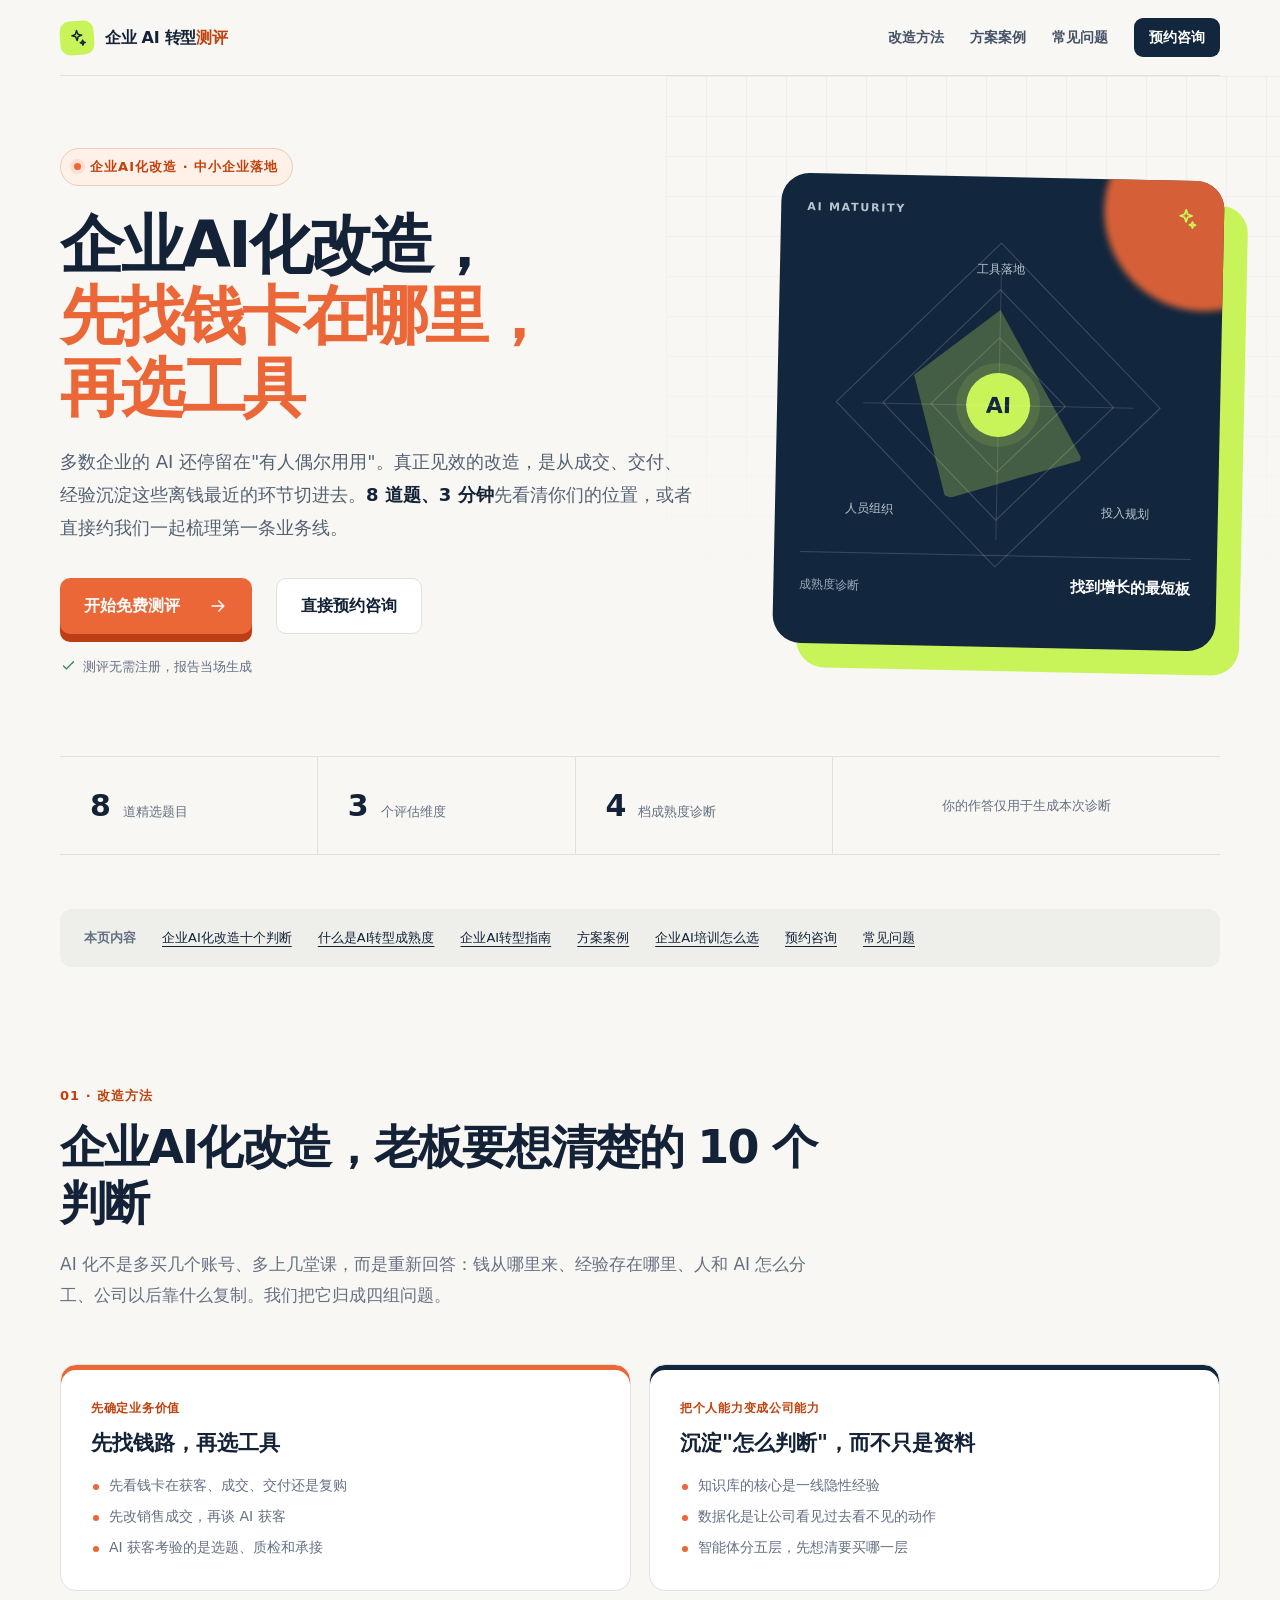
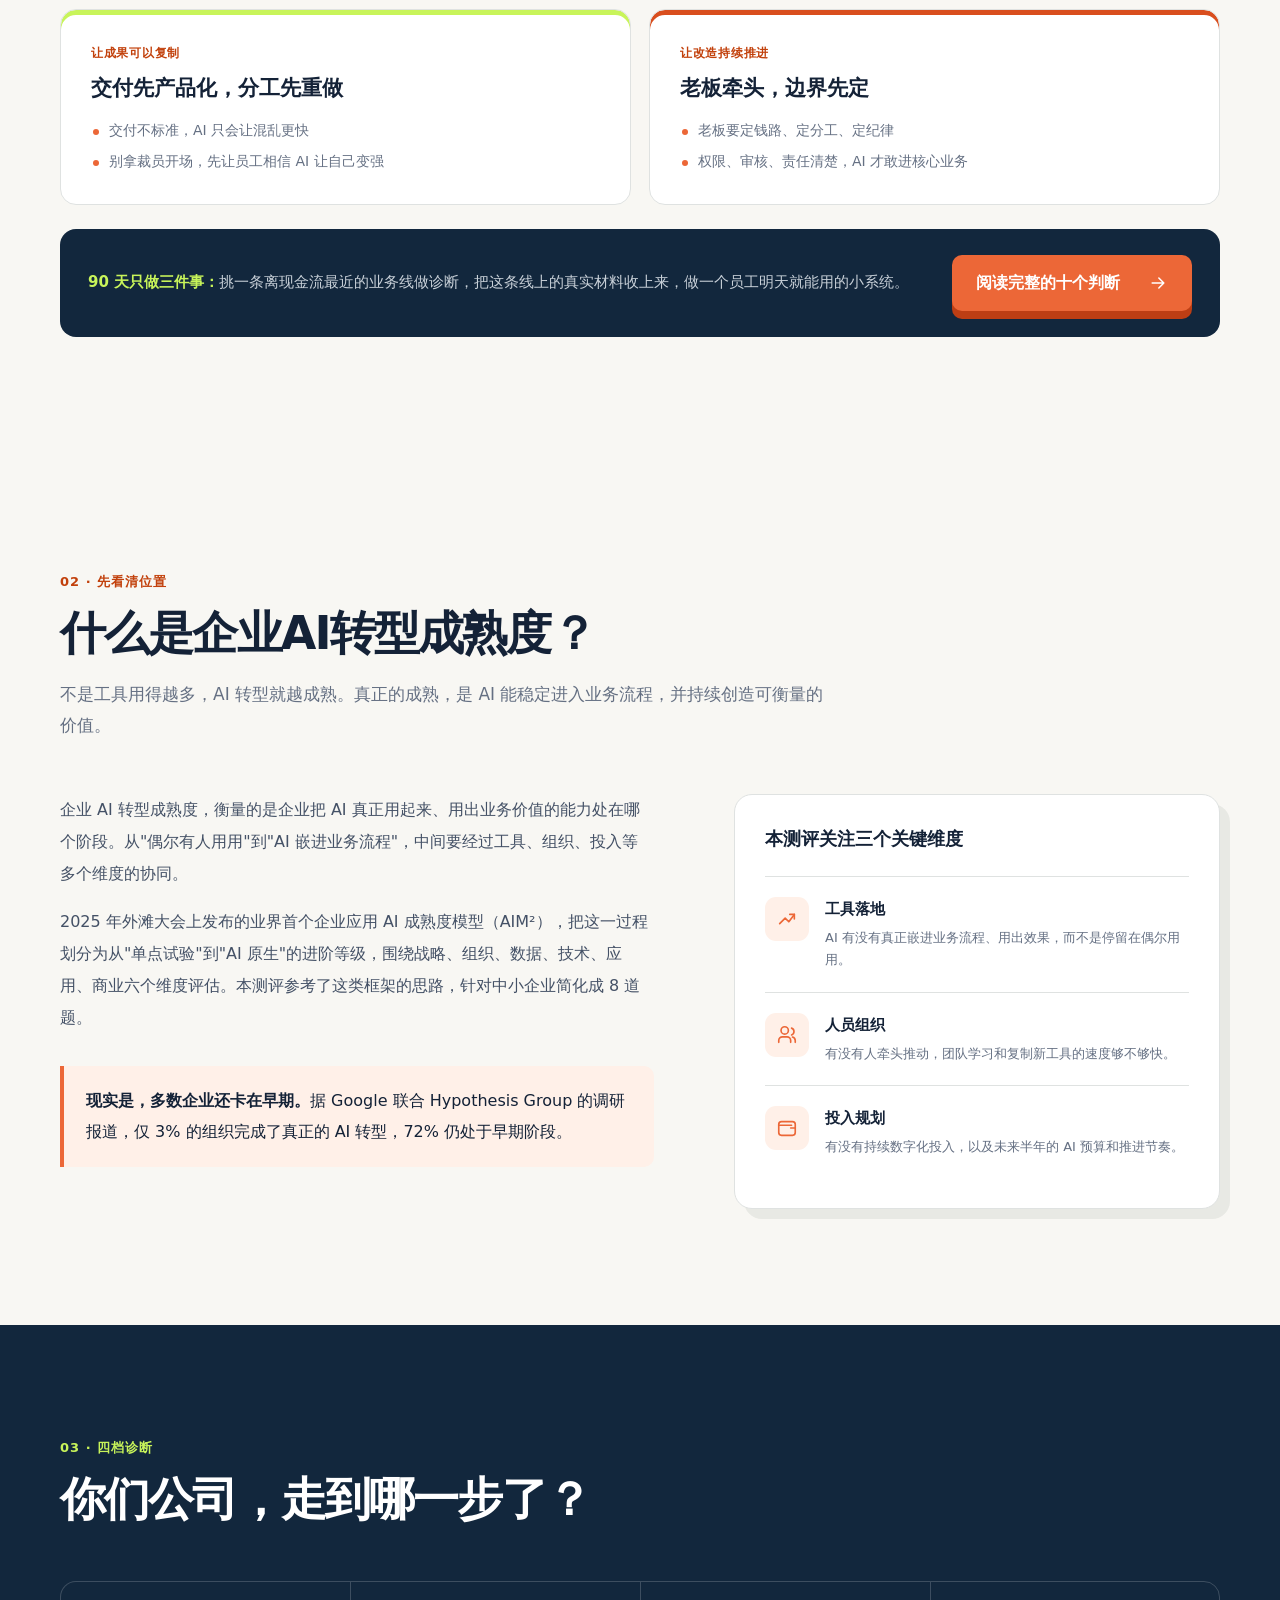
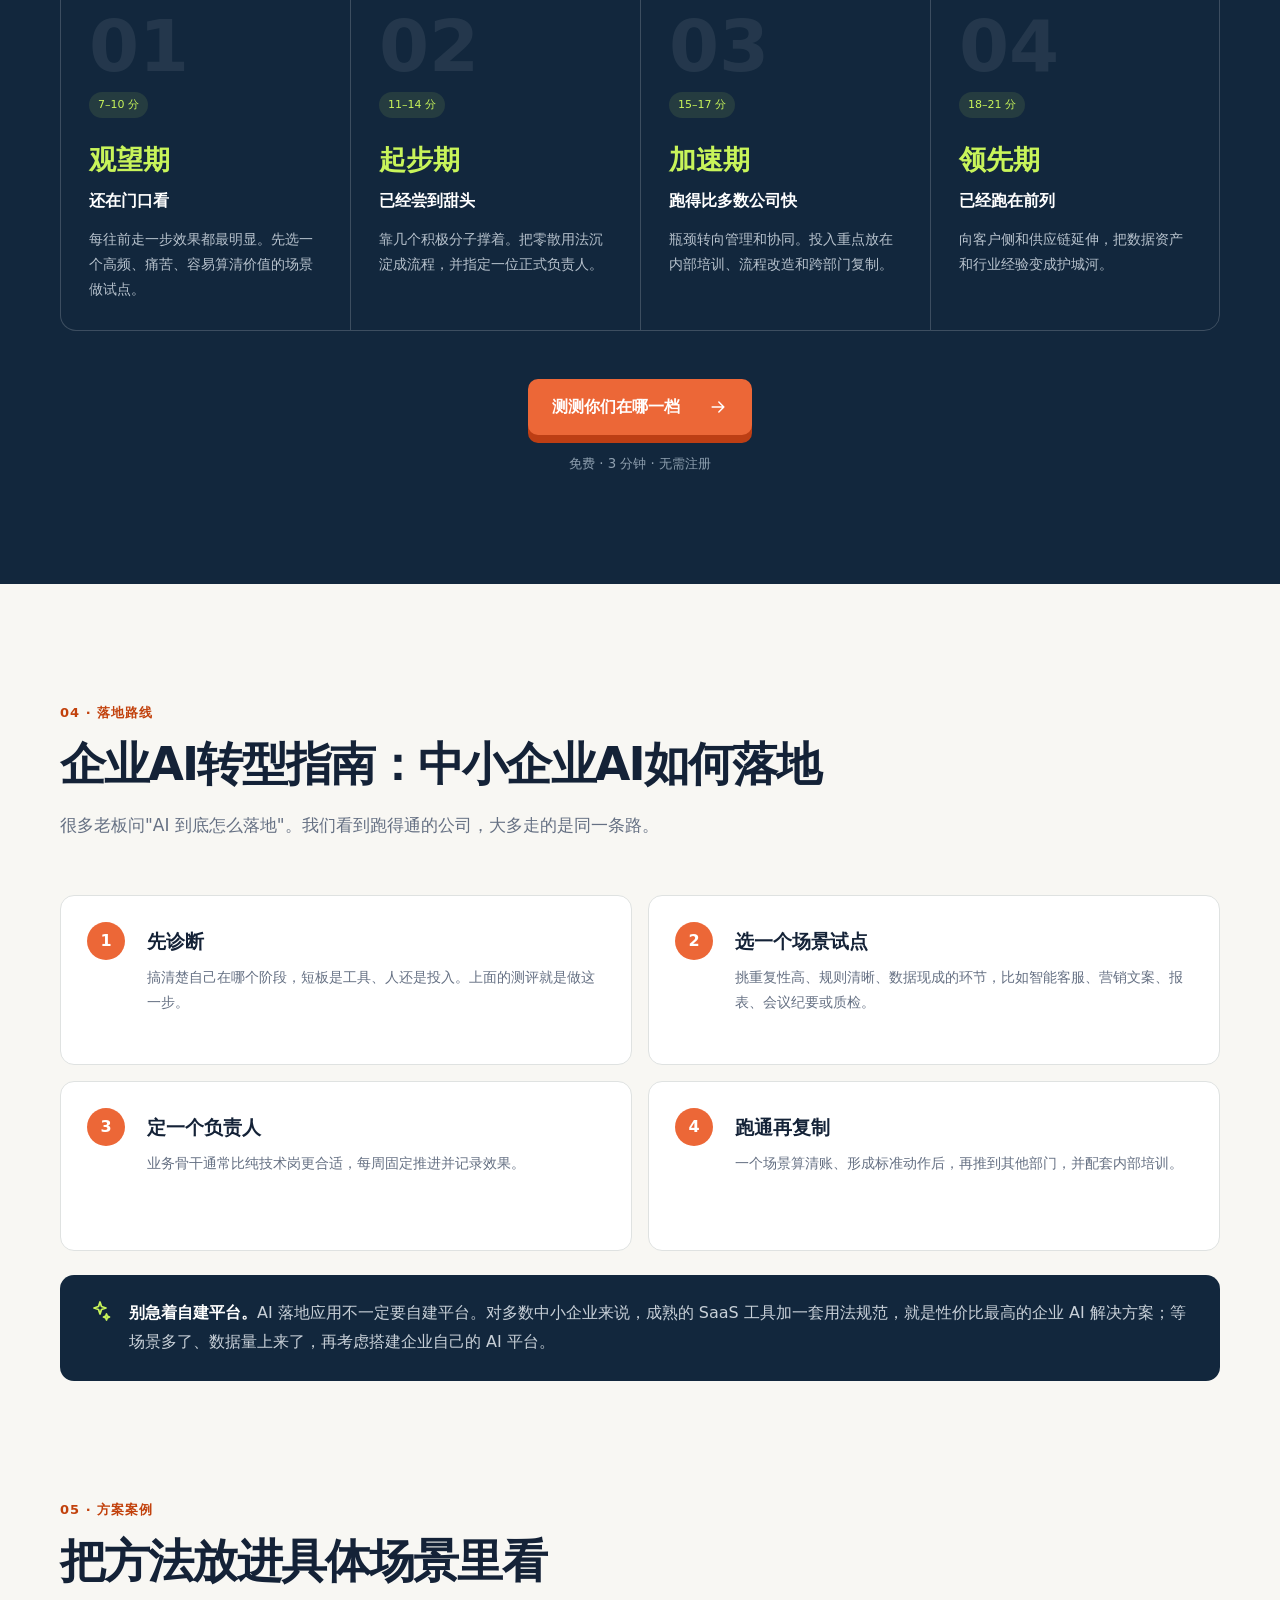
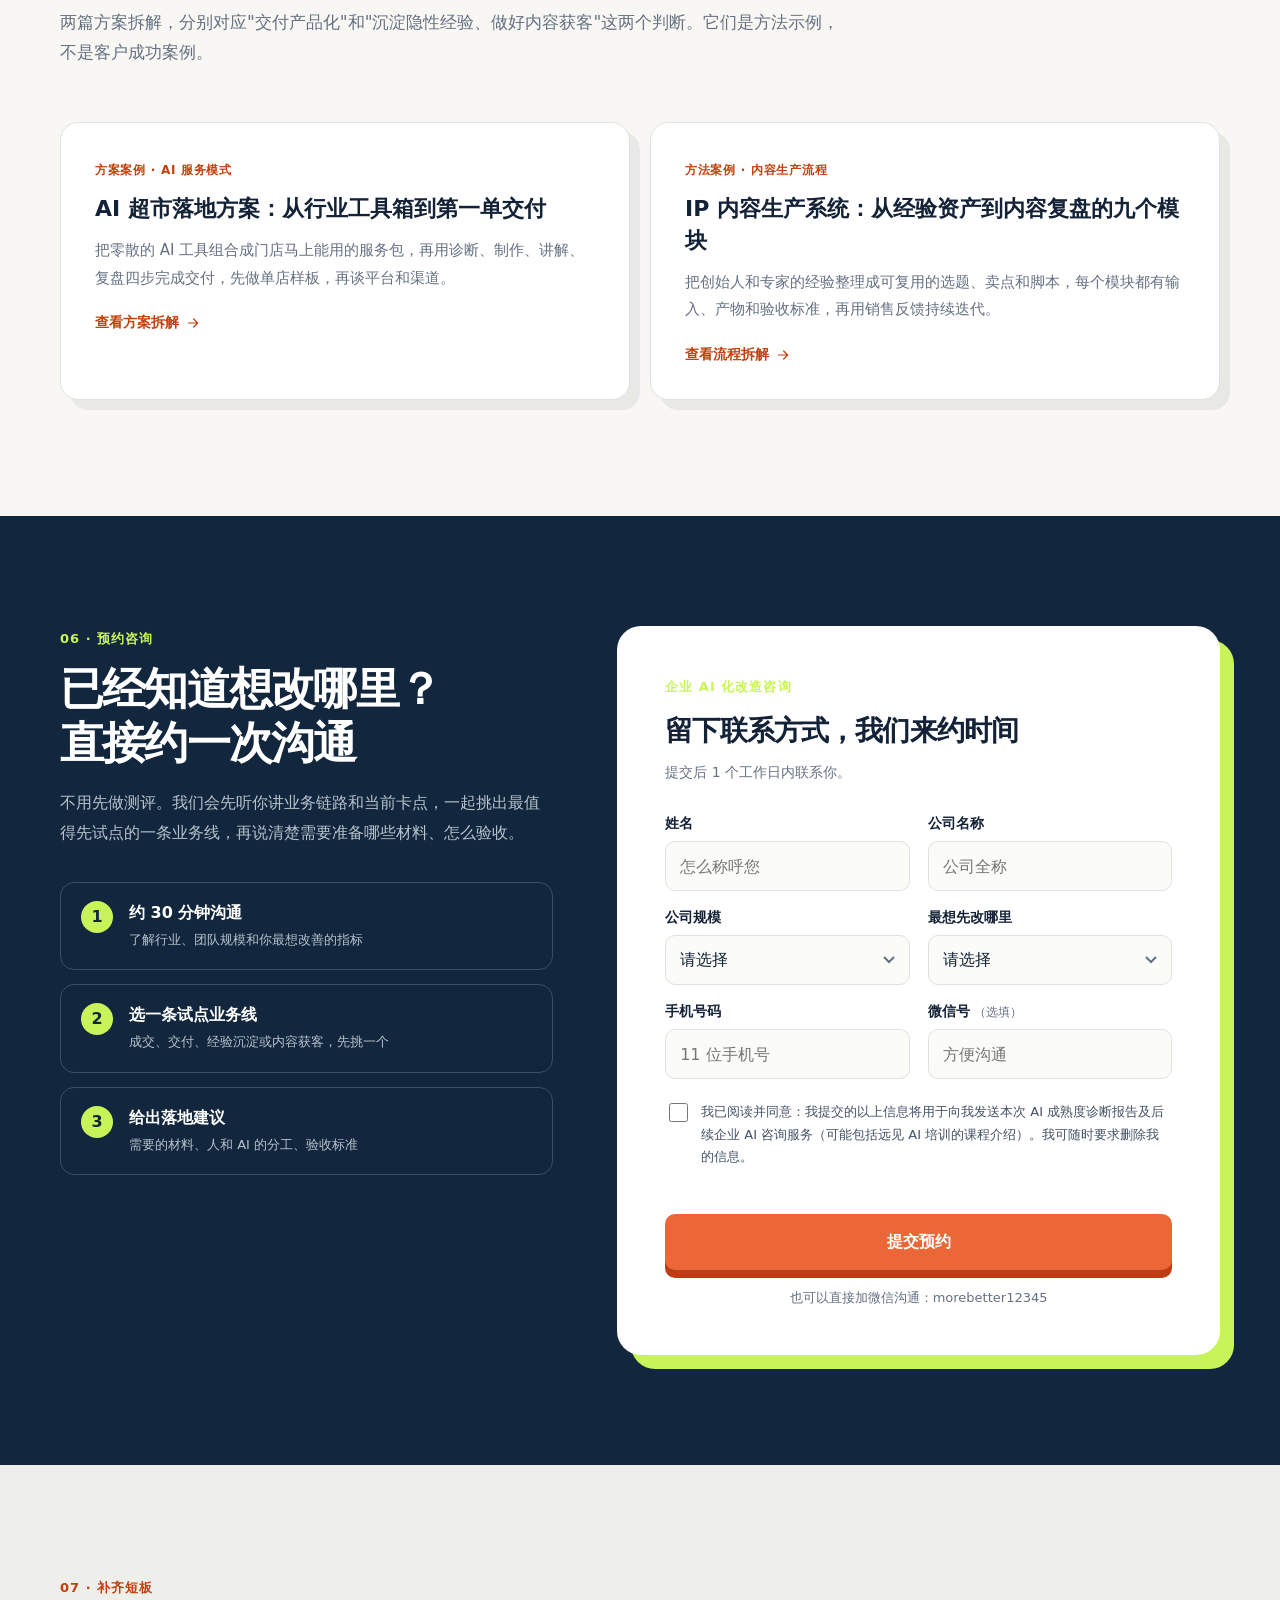
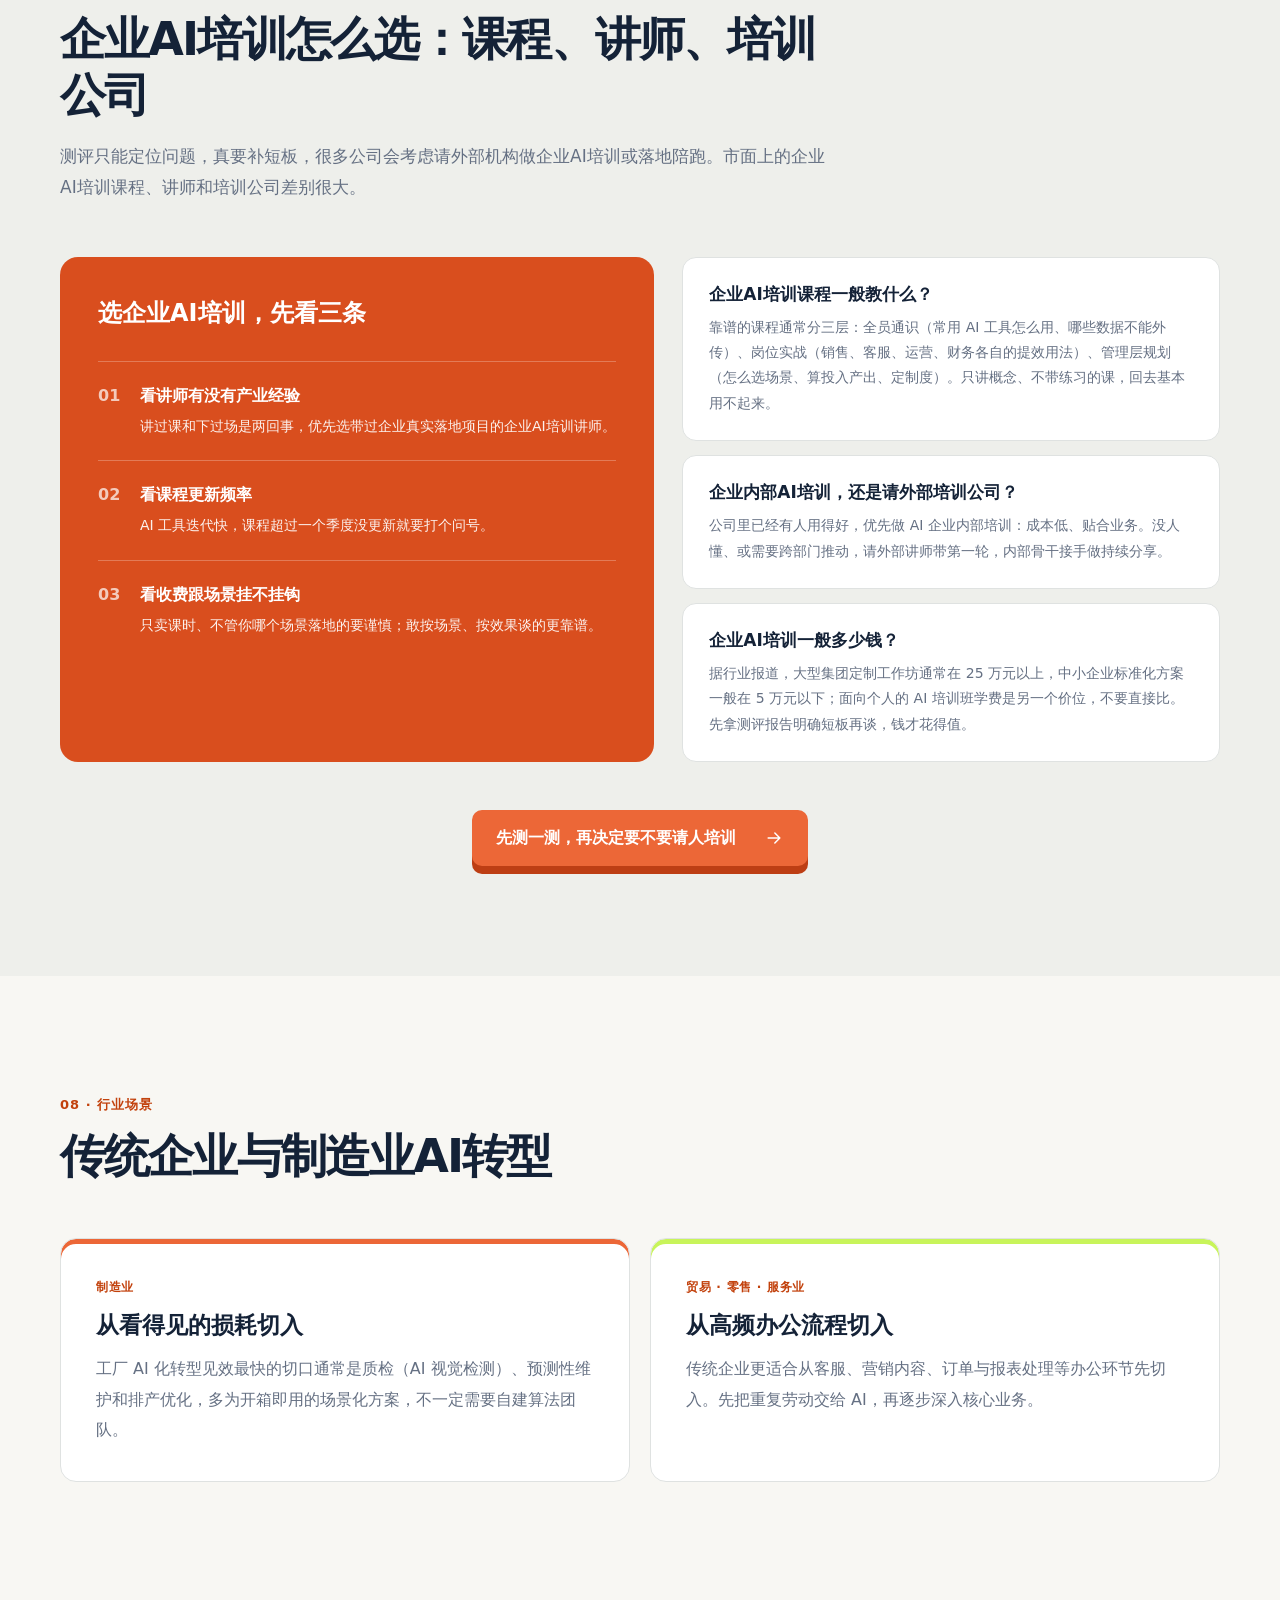
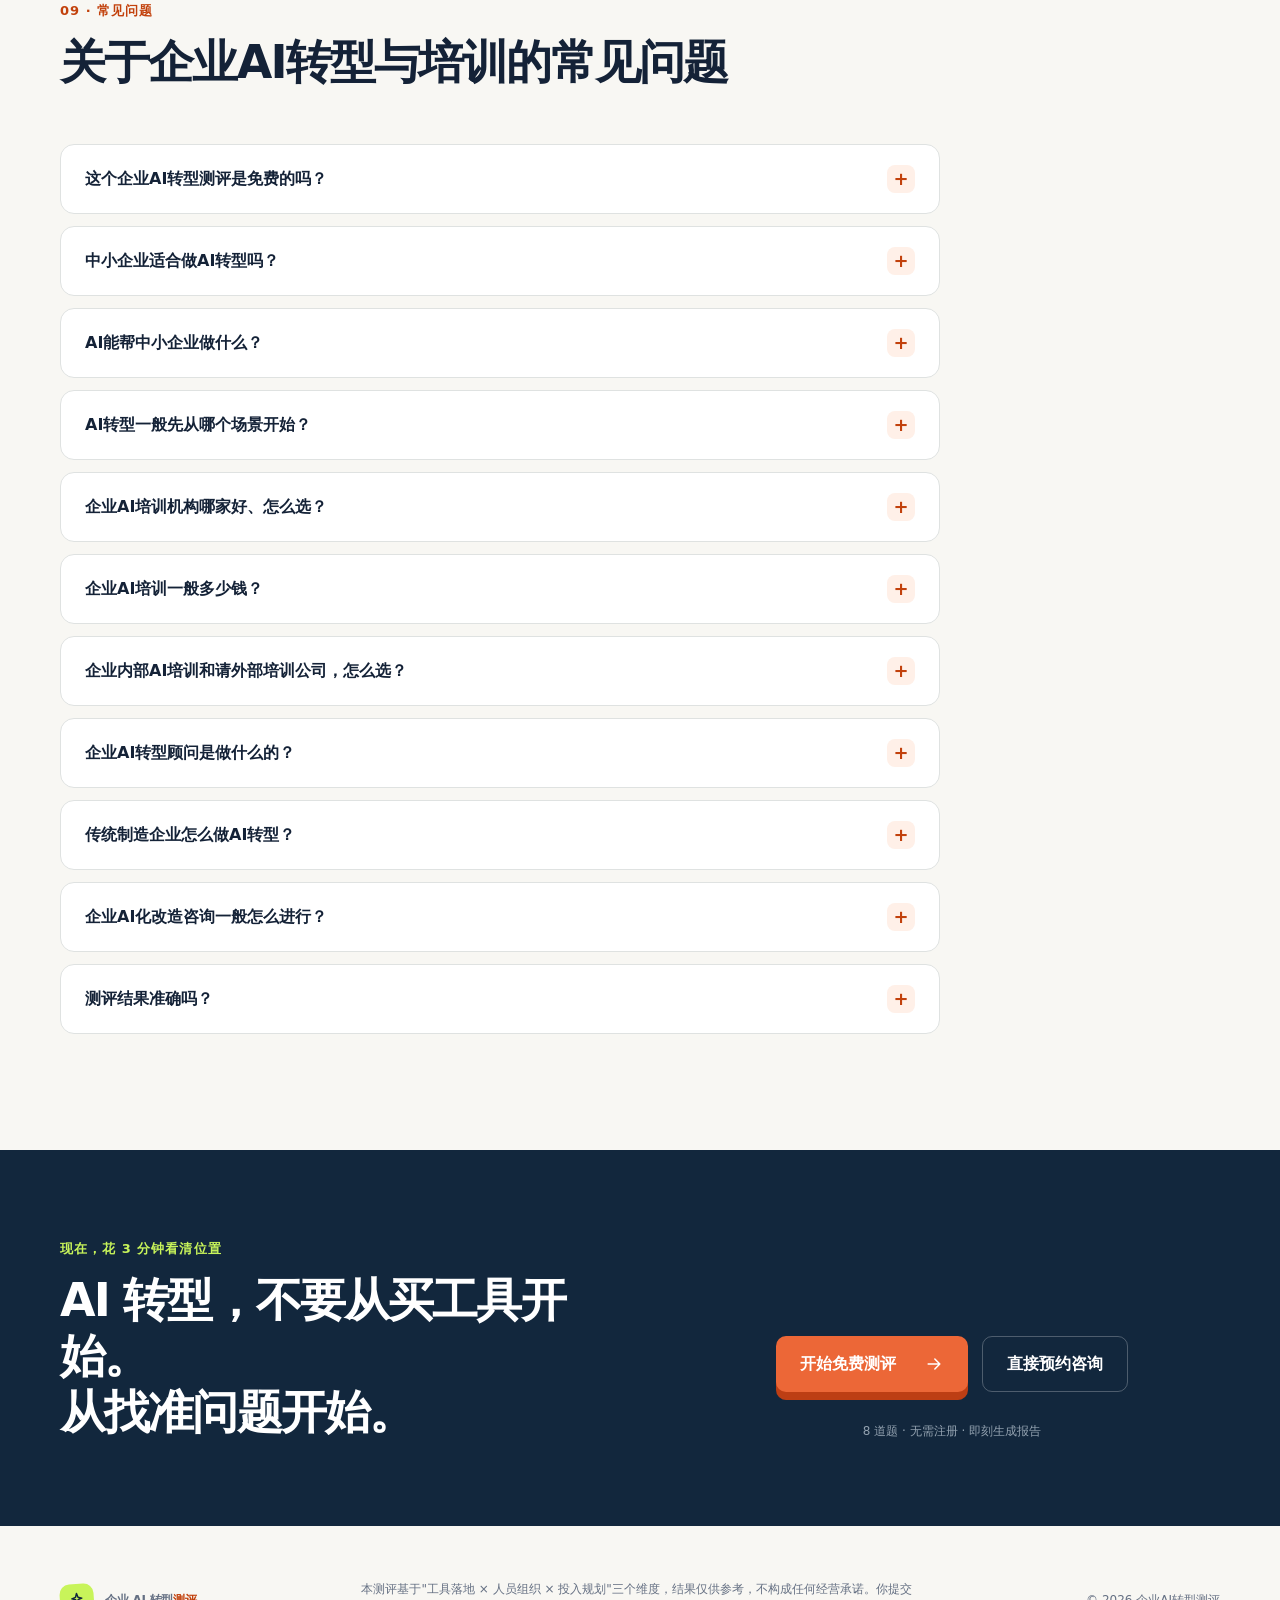
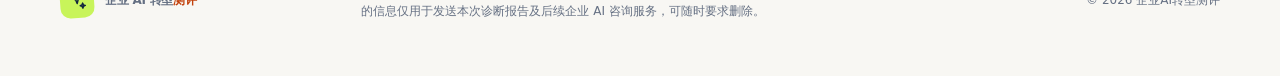
==== commit 5a0c18f4: "add info" ====
--- a/index.html
+++ b/index.html
@@ -3,9 +3,9 @@
 <head>
 <meta charset="UTF-8">
 <meta name="viewport" content="width=device-width, initial-scale=1.0">
-<title>企业AI转型免费测评：3分钟诊断＋企业AI培训怎么选</title>
-<meta name="description" content="企业AI转型从哪开始？8 道题 3 分钟免费测出你们公司的 AI 转型阶段和短板，附企业AI培训课程、讲师、培训公司选型指南与学费参考，帮中小企业少踩坑。">
-<meta name="keywords" content="企业AI转型,企业AI培训,企业AI培训课程,企业AI转型指南,企业AI转型顾问,中小企业AI落地,AI成熟度测评">
+<title>企业AI化改造怎么做：3分钟免费测评＋落地咨询</title>
+<meta name="description" content="企业AI化改造从哪开始？先找钱卡在哪里，再选工具。8 道题 3 分钟免费测出公司的 AI 转型阶段和短板，附企业AI化改造十个关键判断、方案案例和企业AI培训选型指南，可直接预约落地咨询。">
+<meta name="keywords" content="企业AI化改造,企业AI转型,企业AI转型咨询,企业AI落地,企业AI培训,企业AI转型顾问,中小企业AI落地,AI成熟度测评">
 <meta name="robots" content="index,follow">
 <meta name="applicable-device" content="pc,mobile">
 <meta http-equiv="Cache-Control" content="no-transform">
@@ -16,8 +16,8 @@
 <!-- <meta name="baidu-site-verification" content="把百度给你的验证码粘在这里"> -->
 <link rel="canonical" href="https://qiyeai.github.io/">
 <link rel="icon" href="data:image/svg+xml,%3Csvg xmlns='http://www.w3.org/2000/svg' viewBox='0 0 32 32'%3E%3Crect width='32' height='32' rx='8' fill='%23c8f45a'/%3E%3Ctext x='16' y='22' font-size='16' font-weight='700' text-anchor='middle' fill='%2312273d' font-family='Arial'%3EAI%3C/text%3E%3C/svg%3E">
-<meta property="og:title" content="企业AI转型免费测评：3分钟诊断＋企业AI培训怎么选">
-<meta property="og:description" content="8 道题，看看你们公司 AI 用得怎么样，免费拿诊断报告。">
+<meta property="og:title" content="企业AI化改造怎么做：3分钟免费测评＋落地咨询">
+<meta property="og:description" content="先找钱卡在哪里，再选工具。8 道题看看你们公司 AI 用得怎么样，也可以直接预约落地咨询。">
 <meta property="og:type" content="website">
 <meta property="og:url" content="https://qiyeai.github.io/">
 <meta property="og:locale" content="zh_CN">
@@ -36,6 +36,7 @@
 {"@type":"Question","name":"企业内部AI培训和请外部培训公司，怎么选？","acceptedAnswer":{"@type":"Answer","text":"公司里已有人用得好，优先内部培训：成本低、贴合业务。没人懂、或需要跨部门推动，请外部讲师或培训公司带一轮更快。常见做法是外部讲师带第一轮，内部骨干接手做持续分享。"}},
 {"@type":"Question","name":"企业AI转型顾问是做什么的？","acceptedAnswer":{"@type":"Answer","text":"帮企业做 AI 现状诊断、场景规划、员工培训和落地陪跑的外部专家或机构。这个测评就是一次轻量的自助诊断；如果测出来短板明显，再考虑请顾问做深度规划。"}},
 {"@type":"Question","name":"传统制造企业怎么做AI转型？","acceptedAnswer":{"@type":"Answer","text":"制造业见效最快的切口通常是质检（AI 视觉检测）、预测性维护和排产优化，多为开箱即用的场景化方案，不一定需要自建算法团队。"}},
+{"@type":"Question","name":"企业AI化改造咨询一般怎么进行？","acceptedAnswer":{"@type":"Answer","text":"先约一次约 30 分钟的沟通，了解你们的业务链路和当前卡点，一起挑出最值得先试点的一条业务线，再明确需要准备的材料和验收标准。不会一上来就推销系统。"}},
 {"@type":"Question","name":"测评结果准确吗？","acceptedAnswer":{"@type":"Answer","text":"测评基于工具落地、人员组织、投入规划三个维度，结果供参考。它最大的价值是帮你快速定位短板、明确下一步优先级，而不是给精确分数。如需深度诊断，可以预约一次一对一沟通。"}}
 ]}
 ]}
@@ -65,7 +66,12 @@
 .brand{display:flex;align-items:center;gap:11px;font-weight:850;letter-spacing:-.02em}
 .brand>span:last-child>span{color:var(--orange-text)}
 .brand-mark{width:34px;height:34px;display:grid;place-items:center;border-radius:10px;background:var(--lime);color:var(--navy);transform:rotate(-4deg)}
-.nav-meta{display:flex;align-items:center;gap:7px;font-size:14px;color:var(--muted)}
+.nav-links{display:flex;align-items:center;gap:26px;font-size:14px;font-weight:700;color:#445166}
+.nav-links a:hover{color:var(--orange-text)}
+.nav-links .nav-cta{padding:9px 15px;border-radius:9px;background:var(--navy);color:#fff}
+.nav-links .nav-cta:hover{background:var(--orange-dark);color:#fff}
+.hero-note{display:flex;align-items:center;gap:6px;margin-top:22px;font-size:13px;color:var(--muted)}
+.hero-note .ico{width:17px;color:var(--ok)}
 
 /* 首屏 */
 .hero{position:relative;padding:72px 0 0;overflow:hidden}
@@ -246,6 +252,47 @@
 .industry-grid h3{margin:10px 0 12px;font-size:23px}
 .industry-grid p{line-height:1.9;color:var(--muted)}
 
+/* 改造方法 */
+.method-grid{display:grid;grid-template-columns:repeat(2,1fr);gap:18px}
+.method-grid article{padding:30px;border:1px solid var(--line);border-radius:16px;background:#fff}
+.method-grid article:nth-child(1){box-shadow:inset 0 5px 0 var(--orange)}
+.method-grid article:nth-child(2){box-shadow:inset 0 5px 0 var(--navy)}
+.method-grid article:nth-child(3){box-shadow:inset 0 5px 0 var(--lime)}
+.method-grid article:nth-child(4){box-shadow:inset 0 5px 0 var(--orange-dark)}
+.method-grid span{font-size:12px;font-weight:800;letter-spacing:.06em;color:var(--orange-text)}
+.method-grid h3{margin:10px 0 14px;font-size:21px;line-height:1.4}
+.method-grid li{position:relative;padding-left:18px;font-size:14px;line-height:1.8;color:var(--muted)}
+.method-grid li+li{margin-top:6px}
+.method-grid li::before{content:"";position:absolute;left:2px;top:.8em;width:6px;height:6px;border-radius:50%;background:var(--orange)}
+.method-foot{display:grid;grid-template-columns:1fr auto;gap:28px;align-items:center;margin-top:24px;padding:26px 28px;border-radius:16px;background:var(--navy);color:#c8d0d8}
+.method-foot p{line-height:1.85;font-size:15px}
+.method-foot strong{color:var(--lime)}
+
+/* 方案案例 */
+.cases-section{padding-top:0}
+.case-grid{display:grid;grid-template-columns:1fr 1fr;gap:20px}
+.case-card{display:block;padding:34px;border:1px solid var(--line);border-radius:18px;background:#fff;box-shadow:10px 10px 0 #e8e9e4;transition:transform .2s,box-shadow .2s}
+.case-card:hover{transform:translate(-2px,-2px);box-shadow:14px 14px 0 var(--lime)}
+.case-card span{font-size:12px;font-weight:800;letter-spacing:.06em;color:var(--orange-text)}
+.case-card h3{margin:12px 0 12px;font-size:22px;line-height:1.45}
+.case-card p{font-size:15px;line-height:1.85;color:var(--muted)}
+.case-card em{display:flex;align-items:center;gap:6px;margin-top:20px;font-style:normal;font-size:14px;font-weight:800;color:var(--orange-text)}
+.case-card em .ico{width:16px;height:16px}
+
+/* 预约咨询 */
+.consult-section{padding:110px 0;background:var(--navy);color:#fff;scroll-margin-top:0}
+.consult-section .eyebrow{color:var(--lime)}
+.consult-grid{display:grid;grid-template-columns:.9fr 1.1fr;gap:64px;align-items:start}
+.consult-grid>div:first-child h2{margin-top:12px;font-size:clamp(32px,4vw,44px);line-height:1.22;letter-spacing:-.04em}
+.consult-grid>div:first-child>p{margin-top:18px;font-size:16px;line-height:1.9;color:#b7c2cd}
+.consult-steps{display:grid;gap:14px;margin-top:34px}
+.consult-steps li{display:flex;gap:16px;padding:18px 20px;border:1px solid #ffffff2e;border-radius:14px}
+.consult-steps b{display:grid;place-items:center;flex:none;width:32px;height:32px;border-radius:50%;background:var(--lime);color:var(--navy);font-weight:900}
+.consult-steps strong{display:block;font-size:16px}
+.consult-steps span{display:block;margin-top:4px;font-size:13px;line-height:1.7;color:#b7c2cd}
+.consult-card{max-width:none;margin:0;color:var(--ink)}
+.consult-wx{margin-top:18px;font-size:13px;color:var(--muted);text-align:center}
+
 .faq-section{padding-top:0}
 .faq-list{display:grid;gap:12px;max-width:880px}
 .faq-item{border:1px solid var(--line);border-radius:14px;background:#fff}
@@ -258,13 +305,20 @@
 .bottom-cta{padding:86px 0;background:var(--navy);color:#fff}
 .bottom-cta .shell{display:flex;justify-content:space-between;align-items:end;gap:40px}
 .bottom-cta p{margin-top:16px;text-align:center;font-size:12px;color:#93a2b0}
+.bottom-actions{display:flex;flex-wrap:wrap;justify-content:center;gap:14px}
+.bottom-actions p{flex-basis:100%}
+.button.ghost{background:transparent;color:#fff;border:1px solid #ffffff40;box-shadow:none}
+.button.ghost:hover{background:#ffffff12;transform:none}
 footer{display:flex;justify-content:space-between;align-items:center;gap:30px;min-height:150px;font-size:12px;line-height:1.8;color:var(--muted)}
 footer p{max-width:560px}
 
 @media (max-width:900px){
 .shell{width:min(100% - 32px,680px)}
 .hero{padding-top:48px}
-.hero-layout,.two-column,.training-grid{grid-template-columns:1fr}
+.hero-layout,.two-column,.training-grid,.consult-grid{grid-template-columns:1fr}
+.consult-grid{gap:40px}
+.consult-section{padding-block:84px}
+.method-foot{grid-template-columns:1fr}
 .hero-layout{gap:60px}
 .hero h1{font-size:46px}
 .score-card{width:calc(100% - 16px);max-width:520px;margin:auto}
@@ -278,7 +332,7 @@
 @media (max-width:620px){
 .shell{width:calc(100% - 28px)}
 .nav{height:66px}
-.nav-meta span{display:none}
+.hero-note{justify-content:center}
 .hero h1{font-size:36px}
 .desktop-break{display:none}
 .hero-lead{font-size:16px}
@@ -305,7 +359,11 @@
 .levels{grid-template-columns:1fr}
 .level-card,.level-card:first-child,.level-card:last-child{min-height:auto}
 .level-number{font-size:50px}
-.steps,.industry-grid{grid-template-columns:1fr}
+.steps,.industry-grid,.method-grid,.case-grid{grid-template-columns:1fr}
+.method-grid article,.case-card{padding:24px}
+.method-foot{padding:22px 20px}
+.method-foot .button{width:100%}
+.nav-links a:not(.nav-cta){display:none}
 .step{min-height:auto;padding:22px}
 .training-primary{padding:28px 22px}
 .bottom-cta .shell{flex-direction:column;align-items:stretch}
@@ -329,7 +387,7 @@
 
 <header class="nav shell">
 <a class="brand" href="#top" aria-label="企业AI转型测评首页"><span class="brand-mark"><svg class="ico"><use href="#i-spark"/></svg></span><span>企业 AI 转型<span>测评</span></span></a>
-<div class="nav-meta"><svg class="ico"><use href="#i-clock"/></svg><span>免费 · 约 3 分钟</span></div>
+<nav class="nav-links" aria-label="主导航"><a href="/ai-transformation/">改造方法</a><a href="#cases">方案案例</a><a href="#faq">常见问题</a><a class="nav-cta" href="#consult">预约咨询</a></nav>
 </header>
 
 <main>
@@ -338,13 +396,14 @@
 <div class="hero-grid"></div>
 <div class="shell hero-layout">
 <div class="hero-copy">
-<div class="badge"><i></i>中小企业AI落地 · 免费自测</div>
-<h1>企业AI转型测评：<br><em>3 分钟测测你们公司<br class="desktop-break"> AI 用得怎么样</em></h1>
-<p class="hero-lead">多数企业的 AI 还停留在"有人偶尔用用"的阶段。<b>8 道题、3 分钟</b>，看看你们处在哪个阶段、卡点在哪、下一步该往哪使劲。报告当场生成。</p>
+<div class="badge"><i></i>企业AI化改造 · 中小企业落地</div>
+<h1>企业AI化改造，<br><em>先找钱卡在哪里，<br class="desktop-break">再选工具</em></h1>
+<p class="hero-lead">多数企业的 AI 还停留在"有人偶尔用用"。真正见效的改造，是从成交、交付、经验沉淀这些离钱最近的环节切进去。<b>8 道题、3 分钟</b>先看清你们的位置，或者直接约我们一起梳理第一条业务线。</p>
 <div class="hero-actions">
 <button type="button" class="button" data-start>开始免费测评<svg class="ico"><use href="#i-arrow"/></svg></button>
-<span><svg class="ico"><use href="#i-check"/></svg>无需注册，报告当场生成</span>
-</div>
+<a class="button secondary" href="#consult">直接预约咨询</a>
+</div>
+<p class="hero-note"><svg class="ico"><use href="#i-check"/></svg>测评无需注册，报告当场生成</p>
 </div>
 <div class="score-card" aria-hidden="true">
 <div class="score-top"><span>AI MATURITY</span><svg class="ico"><use href="#i-spark"/></svg></div>
@@ -439,10 +498,21 @@
 </div>
 </section>
 
-<nav class="contents shell" aria-label="本页内容"><span>本页内容</span><a href="#maturity">什么是AI转型成熟度</a><a href="#guide">企业AI转型指南</a><a href="#training">企业AI培训怎么选</a><a href="#manufacturing">制造业AI转型</a><a href="#faq">常见问题</a></nav>
+<nav class="contents shell" aria-label="本页内容"><span>本页内容</span><a href="#method">企业AI化改造十个判断</a><a href="#maturity">什么是AI转型成熟度</a><a href="#guide">企业AI转型指南</a><a href="#cases">方案案例</a><a href="#training">企业AI培训怎么选</a><a href="#consult">预约咨询</a><a href="#faq">常见问题</a></nav>
+
+<section class="content-section shell" id="method">
+<div class="section-heading"><span class="eyebrow">01 · 改造方法</span><h2>企业AI化改造，老板要想清楚的 10 个判断</h2><p>AI 化不是多买几个账号、多上几堂课，而是重新回答：钱从哪里来、经验存在哪里、人和 AI 怎么分工、公司以后靠什么复制。我们把它归成四组问题。</p></div>
+<div class="method-grid">
+<article><span>先确定业务价值</span><h3>先找钱路，再选工具</h3><ul><li>先看钱卡在获客、成交、交付还是复购</li><li>先改销售成交，再谈 AI 获客</li><li>AI 获客考验的是选题、质检和承接</li></ul></article>
+<article><span>把个人能力变成公司能力</span><h3>沉淀"怎么判断"，而不只是资料</h3><ul><li>知识库的核心是一线隐性经验</li><li>数据化是让公司看见过去看不见的动作</li><li>智能体分五层，先想清要买哪一层</li></ul></article>
+<article><span>让成果可以复制</span><h3>交付先产品化，分工先重做</h3><ul><li>交付不标准，AI 只会让混乱更快</li><li>别拿裁员开场，先让员工相信 AI 让自己变强</li></ul></article>
+<article><span>让改造持续推进</span><h3>老板牵头，边界先定</h3><ul><li>老板要定钱路、定分工、定纪律</li><li>权限、审核、责任清楚，AI 才敢进核心业务</li></ul></article>
+</div>
+<div class="method-foot"><p><strong>90 天只做三件事：</strong>挑一条离现金流最近的业务线做诊断，把这条线上的真实材料收上来，做一个员工明天就能用的小系统。</p><a class="button" href="/ai-transformation/">阅读完整的十个判断<svg class="ico"><use href="#i-arrow"/></svg></a></div>
+</section>
 
 <section class="content-section shell" id="maturity">
-<div class="section-heading"><span class="eyebrow">01 · 先看清位置</span><h2>什么是企业AI转型成熟度？</h2><p>不是工具用得越多，AI 转型就越成熟。真正的成熟，是 AI 能稳定进入业务流程，并持续创造可衡量的价值。</p></div>
+<div class="section-heading"><span class="eyebrow">02 · 先看清位置</span><h2>什么是企业AI转型成熟度？</h2><p>不是工具用得越多，AI 转型就越成熟。真正的成熟，是 AI 能稳定进入业务流程，并持续创造可衡量的价值。</p></div>
 <div class="two-column">
 <div class="article-copy">
 <p>企业 AI 转型成熟度，衡量的是企业把 AI 真正用起来、用出业务价值的能力处在哪个阶段。从"偶尔有人用用"到"AI 嵌进业务流程"，中间要经过工具、组织、投入等多个维度的协同。</p>
@@ -460,7 +530,7 @@
 
 <section class="levels-section">
 <div class="shell">
-<div class="section-heading"><span class="eyebrow">02 · 四档诊断</span><h2>你们公司，走到哪一步了？</h2></div>
+<div class="section-heading"><span class="eyebrow">03 · 四档诊断</span><h2>你们公司，走到哪一步了？</h2></div>
 <div class="levels">
 <article class="level-card"><div class="level-number">01</div><span>7–10 分</span><h3>观望期</h3><strong>还在门口看</strong><p>每往前走一步效果都最明显。先选一个高频、痛苦、容易算清价值的场景做试点。</p></article>
 <article class="level-card"><div class="level-number">02</div><span>11–14 分</span><h3>起步期</h3><strong>已经尝到甜头</strong><p>靠几个积极分子撑着。把零散用法沉淀成流程，并指定一位正式负责人。</p></article>
@@ -472,7 +542,7 @@
 </section>
 
 <section class="content-section shell" id="guide">
-<div class="section-heading"><span class="eyebrow">03 · 落地路线</span><h2>企业AI转型指南：中小企业AI如何落地</h2><p>很多老板问"AI 到底怎么落地"。我们看到跑得通的公司，大多走的是同一条路。</p></div>
+<div class="section-heading"><span class="eyebrow">04 · 落地路线</span><h2>企业AI转型指南：中小企业AI如何落地</h2><p>很多老板问"AI 到底怎么落地"。我们看到跑得通的公司，大多走的是同一条路。</p></div>
 <div class="steps">
 <article class="step"><span>1</span><div><h3>先诊断</h3><p>搞清楚自己在哪个阶段，短板是工具、人还是投入。上面的测评就是做这一步。</p></div></article>
 <article class="step"><span>2</span><div><h3>选一个场景试点</h3><p>挑重复性高、规则清晰、数据现成的环节，比如智能客服、营销文案、报表、会议纪要或质检。</p></div></article>
@@ -482,9 +552,62 @@
 <div class="callout"><svg class="ico"><use href="#i-spark"/></svg><p><strong>别急着自建平台。</strong>AI 落地应用不一定要自建平台。对多数中小企业来说，成熟的 SaaS 工具加一套用法规范，就是性价比最高的企业 AI 解决方案；等场景多了、数据量上来了，再考虑搭建企业自己的 AI 平台。</p></div>
 </section>
 
+<section class="content-section shell cases-section" id="cases">
+<div class="section-heading"><span class="eyebrow">05 · 方案案例</span><h2>把方法放进具体场景里看</h2><p>两篇方案拆解，分别对应"交付产品化"和"沉淀隐性经验、做好内容获客"这两个判断。它们是方法示例，不是客户成功案例。</p></div>
+<div class="case-grid">
+<a class="case-card" href="/cases/ai-supermarket/"><span>方案案例 · AI 服务模式</span><h3>AI 超市落地方案：从行业工具箱到第一单交付</h3><p>把零散的 AI 工具组合成门店马上能用的服务包，再用诊断、制作、讲解、复盘四步完成交付，先做单店样板，再谈平台和渠道。</p><em>查看方案拆解<svg class="ico"><use href="#i-arrow"/></svg></em></a>
+<a class="case-card" href="/cases/ip-content-system/"><span>方法案例 · 内容生产流程</span><h3>IP 内容生产系统：从经验资产到内容复盘的九个模块</h3><p>把创始人和专家的经验整理成可复用的选题、卖点和脚本，每个模块都有输入、产物和验收标准，再用销售反馈持续迭代。</p><em>查看流程拆解<svg class="ico"><use href="#i-arrow"/></svg></em></a>
+</div>
+</section>
+
+<section class="consult-section" id="consult">
+<div class="shell consult-grid">
+<div>
+<span class="eyebrow">06 · 预约咨询</span>
+<h2>已经知道想改哪里？<br>直接约一次沟通</h2>
+<p>不用先做测评。我们会先听你讲业务链路和当前卡点，一起挑出最值得先试点的一条业务线，再说清楚需要准备哪些材料、怎么验收。</p>
+<ol class="consult-steps">
+<li><b>1</b><div><strong>约 30 分钟沟通</strong><span>了解行业、团队规模和你最想改善的指标</span></div></li>
+<li><b>2</b><div><strong>选一条试点业务线</strong><span>成交、交付、经验沉淀或内容获客，先挑一个</span></div></li>
+<li><b>3</b><div><strong>给出落地建议</strong><span>需要的材料、人和 AI 的分工、验收标准</span></div></li>
+</ol>
+</div>
+<div class="card consult-card">
+<div class="form-head">
+<span class="eyebrow">企业 AI 化改造咨询</span>
+<h2 tabindex="-1" id="consult-title">留下联系方式，我们来约时间</h2>
+<p>提交后 1 个工作日内联系你。</p>
+</div>
+<form id="consult-form" novalidate>
+<div class="form-grid">
+<div class="field"><label for="c-name">姓名</label><input id="c-name" autocomplete="name" placeholder="怎么称呼您"></div>
+<div class="field"><label for="c-company">公司名称</label><input id="c-company" autocomplete="organization" placeholder="公司全称"></div>
+<div class="field"><label for="c-size">公司规模</label>
+<select id="c-size"><option value="">请选择</option><option>20人以下</option><option>20–100人</option><option>100–500人</option><option>500人以上</option></select></div>
+<div class="field"><label for="c-focus">最想先改哪里</label>
+<select id="c-focus"><option value="">请选择</option><option>销售成交</option><option>交付流程</option><option>经验沉淀 / 知识库</option><option>内容获客</option><option>员工培训</option><option>还不确定</option></select></div>
+<div class="field"><label for="c-phone">手机号码</label><input id="c-phone" type="tel" inputmode="numeric" maxlength="11" autocomplete="tel" placeholder="11 位手机号"></div>
+<div class="field"><label for="c-wechat">微信号 <i>（选填）</i></label><input id="c-wechat" placeholder="方便沟通"></div>
+</div>
+<div class="hp" aria-hidden="true"><input id="c-website" name="website" tabindex="-1" autocomplete="off"></div>
+<label class="consent"><input type="checkbox" id="c-consent"><span id="c-consent-text"></span></label>
+<p class="err" id="c-err" role="alert"></p>
+<button class="button block" type="submit" id="c-submit">提交预约</button>
+</form>
+<div class="done hidden" id="c-done">
+<div class="check"><svg class="ico"><use href="#i-check"/></svg></div>
+<h2 tabindex="-1" id="c-done-title">已收到你的预约</h2>
+<p>我们会在 1 个工作日内联系你，约一个方便的时间。</p>
+<p class="wx hidden" id="c-done-wechat"></p>
+</div>
+<p class="consult-wx hidden" id="c-wx-line"></p>
+</div>
+</div>
+</section>
+
 <section class="training-section" id="training">
 <div class="shell">
-<div class="section-heading"><span class="eyebrow">04 · 补齐短板</span><h2>企业AI培训怎么选：课程、讲师、培训公司</h2><p>测评只能定位问题，真要补短板，很多公司会考虑请外部机构做企业AI培训或落地陪跑。市面上的企业AI培训课程、讲师和培训公司差别很大。</p></div>
+<div class="section-heading"><span class="eyebrow">07 · 补齐短板</span><h2>企业AI培训怎么选：课程、讲师、培训公司</h2><p>测评只能定位问题，真要补短板，很多公司会考虑请外部机构做企业AI培训或落地陪跑。市面上的企业AI培训课程、讲师和培训公司差别很大。</p></div>
 <div class="training-grid">
 <div class="training-primary">
 <h3>选企业AI培训，先看三条</h3>
@@ -505,7 +628,7 @@
 </section>
 
 <section class="content-section shell" id="manufacturing">
-<div class="section-heading"><span class="eyebrow">05 · 行业场景</span><h2>传统企业与制造业AI转型</h2></div>
+<div class="section-heading"><span class="eyebrow">08 · 行业场景</span><h2>传统企业与制造业AI转型</h2></div>
 <div class="industry-grid">
 <article><span>制造业</span><h3>从看得见的损耗切入</h3><p>工厂 AI 化转型见效最快的切口通常是质检（AI 视觉检测）、预测性维护和排产优化，多为开箱即用的场景化方案，不一定需要自建算法团队。</p></article>
 <article><span>贸易 · 零售 · 服务业</span><h3>从高频办公流程切入</h3><p>传统企业更适合从客服、营销内容、订单与报表处理等办公环节先切入。先把重复劳动交给 AI，再逐步深入核心业务。</p></article>
@@ -513,7 +636,7 @@
 </section>
 
 <section class="content-section shell faq-section" id="faq">
-<div class="section-heading"><span class="eyebrow">06 · 常见问题</span><h2>关于企业AI转型与培训的常见问题</h2></div>
+<div class="section-heading"><span class="eyebrow">09 · 常见问题</span><h2>关于企业AI转型与培训的常见问题</h2></div>
 <div class="faq-list">
 <details class="faq-item"><summary>这个企业AI转型测评是免费的吗？</summary><div class="a">是，完全免费。8 道题约 3 分钟，报告当场生成。留下联系方式还可免费领取完整版《AI 转型落地路线图》。</div></details>
 <details class="faq-item"><summary>中小企业适合做AI转型吗？</summary><div class="a">适合，而且中小企业有决策快、包袱小的优势。关键是别贪大，从一个高频、痛苦的场景先试点（比如客服、文案、报表），跑通再复制。</div></details>
@@ -524,6 +647,7 @@
 <details class="faq-item"><summary>企业内部AI培训和请外部培训公司，怎么选？</summary><div class="a">公司里已有人用得好，优先内部培训：成本低、贴合业务。没人懂、或需要跨部门推动，请外部讲师或培训公司带一轮更快。常见做法是外部讲师带第一轮，内部骨干接手做持续分享。</div></details>
 <details class="faq-item"><summary>企业AI转型顾问是做什么的？</summary><div class="a">帮企业做 AI 现状诊断、场景规划、员工培训和落地陪跑的外部专家或机构。这个测评就是一次轻量的自助诊断；如果测出来短板明显，再考虑请顾问做深度规划。</div></details>
 <details class="faq-item"><summary>传统制造企业怎么做AI转型？</summary><div class="a">制造业见效最快的切口通常是质检（AI 视觉检测）、预测性维护和排产优化，多为开箱即用的场景化方案，不一定需要自建算法团队。</div></details>
+<details class="faq-item"><summary>企业AI化改造咨询一般怎么进行？</summary><div class="a">先约一次约 30 分钟的沟通，了解你们的业务链路和当前卡点，一起挑出最值得先试点的一条业务线，再明确需要准备的材料和验收标准。不会一上来就推销系统。想先了解思路，可以读<a href="/ai-transformation/" style="color:var(--orange-text);text-decoration:underline;text-underline-offset:4px">企业AI化改造的十个判断</a>。</div></details>
 <details class="faq-item"><summary>测评结果准确吗？</summary><div class="a">测评基于工具落地、人员组织、投入规划三个维度，结果供参考。它最大的价值是帮你快速定位短板、明确下一步优先级，而不是给精确分数。如需深度诊断，可以预约一次一对一沟通。</div></details>
 </div>
 </section>
@@ -531,7 +655,7 @@
 <section class="bottom-cta">
 <div class="shell">
 <div><span class="eyebrow">现在，花 3 分钟看清位置</span><h2>AI 转型，不要从买工具开始。<br>从找准问题开始。</h2></div>
-<div><button type="button" class="button" data-start>开始免费测评<svg class="ico"><use href="#i-arrow"/></svg></button><p>8 道题 · 无需注册 · 即刻生成报告</p></div>
+<div class="bottom-actions"><button type="button" class="button" data-start>开始免费测评<svg class="ico"><use href="#i-arrow"/></svg></button><a class="button ghost" href="#consult">直接预约咨询</a><p>8 道题 · 无需注册 · 即刻生成报告</p></div>
 </div>
 </section>
 </main>
@@ -801,8 +925,73 @@
 return "我已阅读并同意：我提交的以上信息将用于向我发送本次 AI 成熟度诊断报告及后续企业 AI 咨询服务" + tail + "。我可随时要求删除我的信息。";
 }
 
+// 直接预约咨询：不经过测评，字段更少
+function consultSubmit(e){
+e.preventDefault();
+var err = $("c-err"); err.textContent = "";
+if ($("c-website").value) return; // 蜜罐
+if (!val("c-name")){ err.textContent = "请填写姓名"; $("c-name").focus(); return;}
+if (!val("c-company")){ err.textContent = "请填写公司名称"; $("c-company").focus(); return;}
+if (!val("c-size")){ err.textContent = "请选择公司规模"; $("c-size").focus(); return;}
+if (!/^1[3-9]\d{9}$/.test(val("c-phone"))){ err.textContent = "请填写正确的 11 位手机号码"; $("c-phone").focus(); return;}
+if (!$("c-consent").checked){ err.textContent = "请先勾选个人信息授权声明"; return;}
+if (!/^[0-9a-f-]{36}$/i.test(CONFIG.web3formsKey)){
+err.textContent = "表单暂未开通，请直接微信联系我们" + wechatHint(); return;
+}
+var btn = $("c-submit"); btn.disabled = true; btn.textContent = "提交中…";
+var lead = {
+"日期": new Date().toISOString().slice(0,10),
+"来源": "首页直接预约咨询",
+"姓名": val("c-name"), "公司": val("c-company"),
+"公司规模": val("c-size"), "想先改的环节": val("c-focus") || "未选",
+"手机": val("c-phone"), "微信": val("c-wechat") || "未填",
+"来源页": SOURCE.referrer, "UTM": SOURCE.utm, "落地页": SOURCE.landing
+};
+var ctrl = window.AbortController? new AbortController(): null;
+var timer = ctrl && setTimeout(function(){ ctrl.abort();}, 15000);
+fetch("https://api.web3forms.com/submit", {
+method: "POST", signal: ctrl? ctrl.signal: undefined,
+headers: { "Content-Type": "application/json", "Accept": "application/json"},
+body: JSON.stringify({
+access_key: CONFIG.web3formsKey,
+subject: "【预约咨询】" + lead["公司"] + " · " + lead["姓名"],
+from_name: "企业AI化改造咨询",
+message: Object.keys(lead).map(function(k){ return k + "：" + lead[k];}).join("\n")
+})
+}).then(function(resp){ return resp.json();}).then(function(data){
+clearTimeout(timer);
+if (!data.success) throw new Error(data.message || "提交失败");
+$("consult-form").classList.add("hidden");
+$("c-done").classList.remove("hidden");
+$("c-done-title").focus();
+}).catch(function(){
+clearTimeout(timer);
+err.textContent = "提交失败，请检查网络后重试，或直接微信联系我们" + wechatHint() + "。";
+btn.disabled = false; btn.textContent = "提交预约";
+});
+}
+
+// 从文章页链接到 /#assessment 时自动打开测评（测评区默认隐藏，单纯锚点跳转不会显示）
+function handleHash(){
+if (location.hash === "#assessment") start();
+}
+
 document.addEventListener("DOMContentLoaded", function(){
 $("consent-text").textContent = consentText();
+$("c-consent-text").textContent = consentText();
+if (CONFIG.wechatId){
+$("c-wx-line").textContent = "也可以直接加微信沟通：" + CONFIG.wechatId;
+$("c-wx-line").classList.remove("hidden");
+$("c-done-wechat").textContent = "更快沟通，可加工作人员微信：" + CONFIG.wechatId;
+$("c-done-wechat").classList.remove("hidden");
+}
+$("consult-form").addEventListener("submit", consultSubmit);
+$("consult-form").addEventListener("input", function(){ $("c-err").textContent = "";});
+// 页内导航里的"免费测评"链接同样直接打开测评
+Array.prototype.forEach.call(document.querySelectorAll('a[href="#assessment"]'), function(a){
+a.addEventListener("click", function(e){ e.preventDefault(); start();});
+});
+window.addEventListener("hashchange", handleHash);
 if (CONFIG.wechatId){
 $("done-wechat").textContent = "更快沟通，可加工作人员微信：" + CONFIG.wechatId;
 $("done-wechat").classList.remove("hidden");
@@ -814,6 +1003,7 @@
 $("lead-form").addEventListener("submit", submit);
 $("lead-form").addEventListener("input", function(){ $("f-err").textContent = "";});
 history.replaceState({ s: "home"}, "");
+handleHash();
 });
 
 return { start: start};
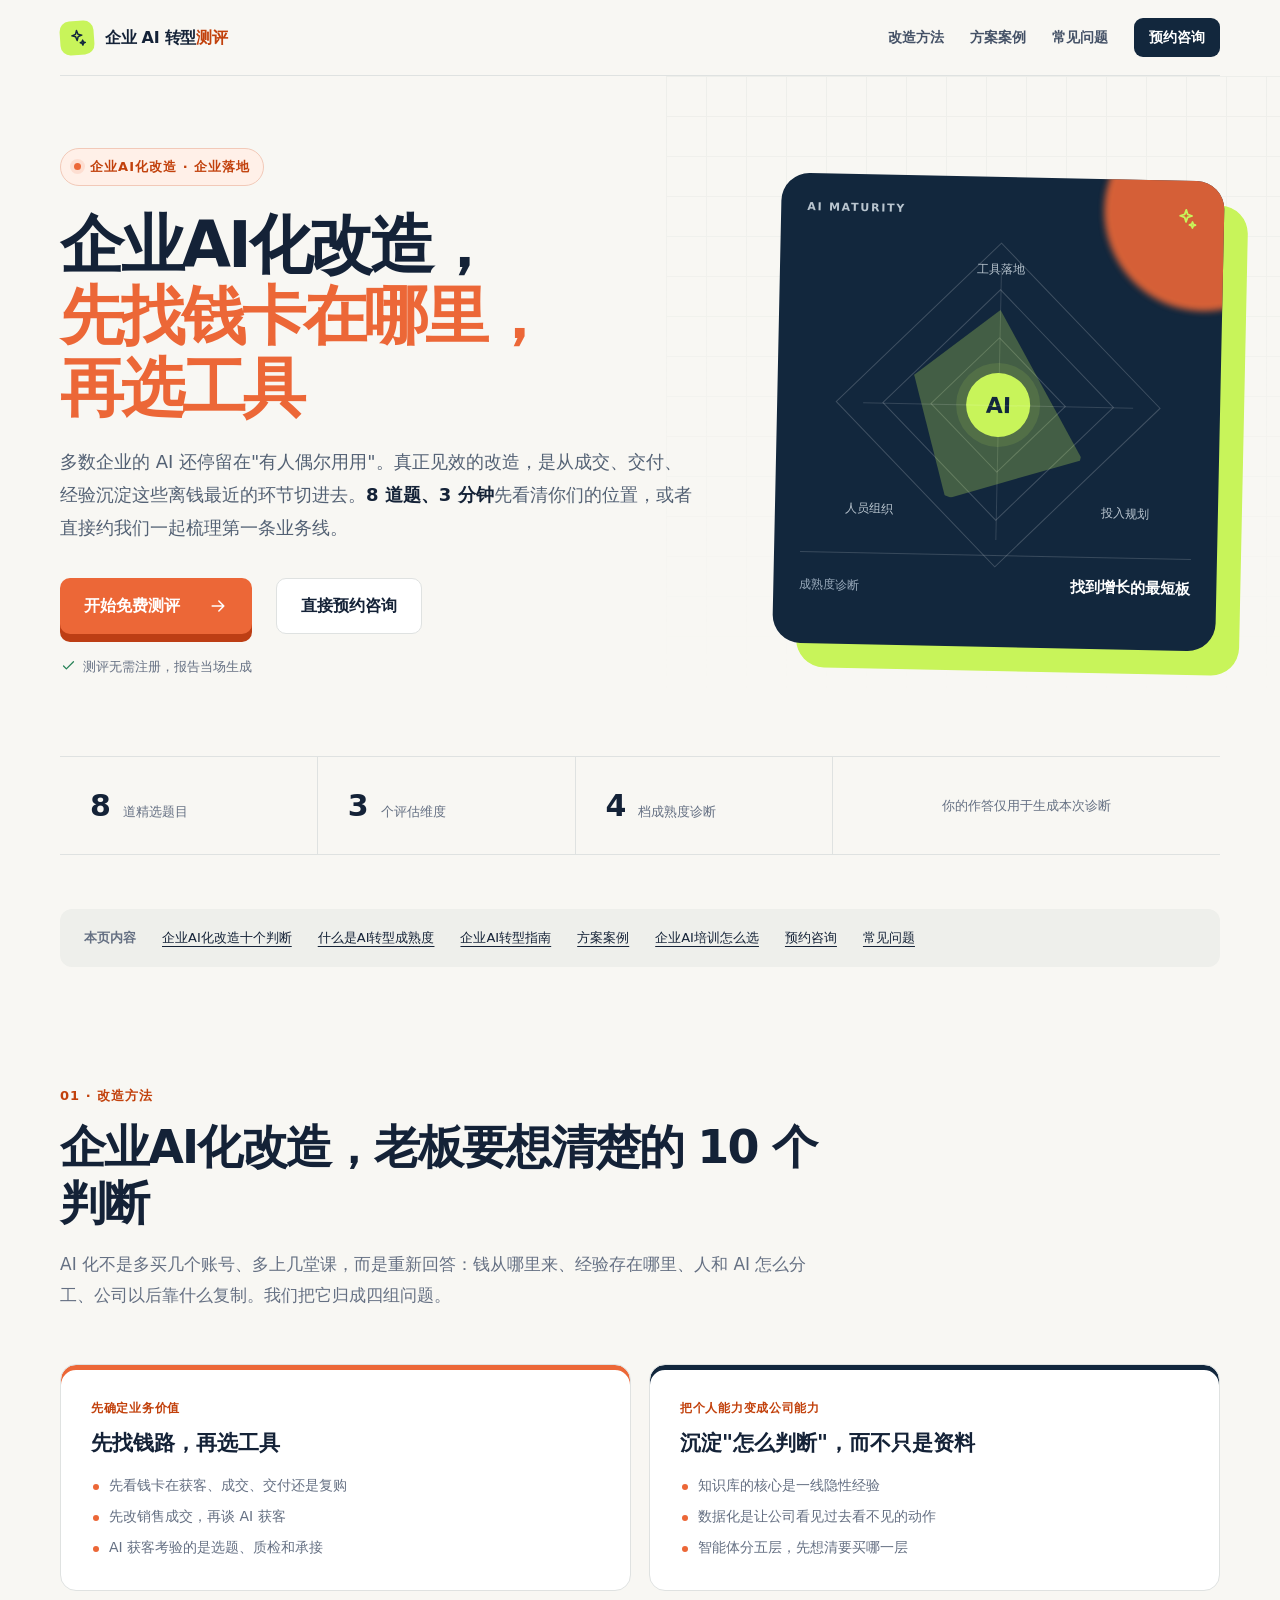
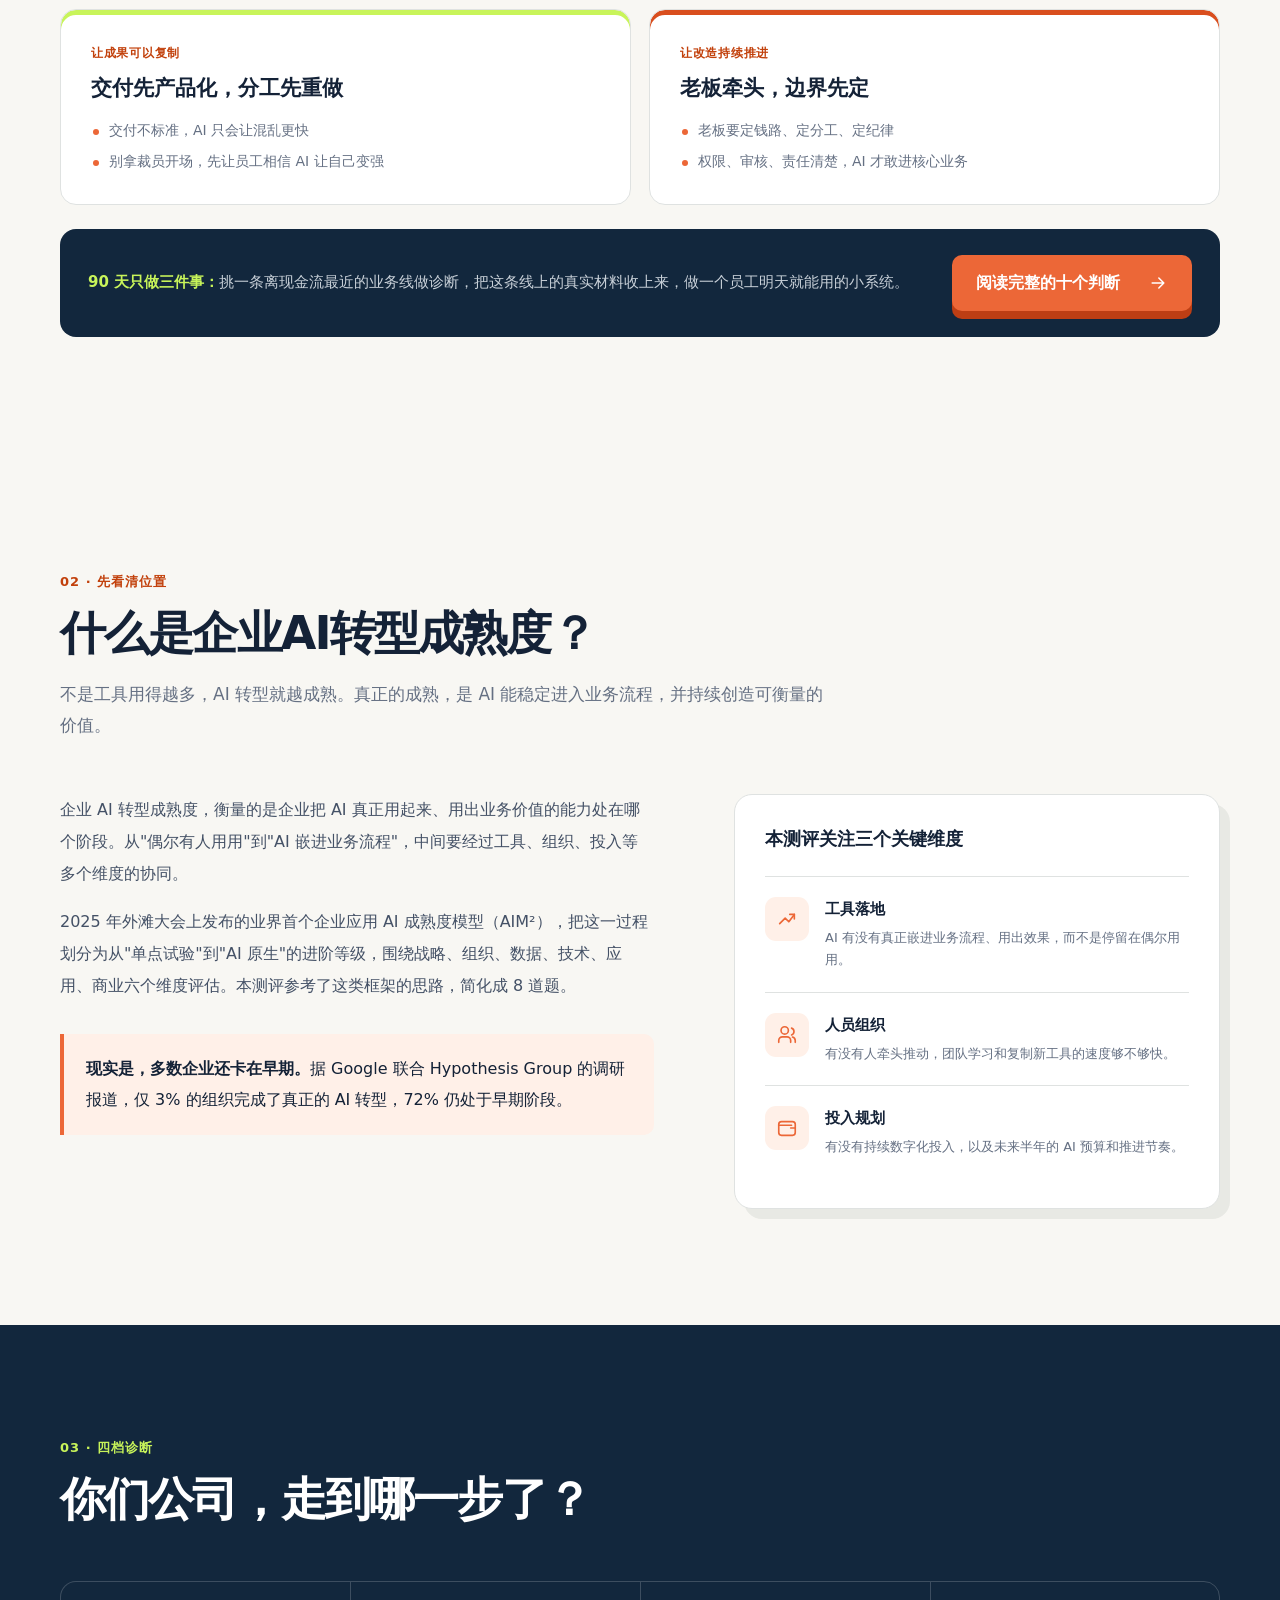
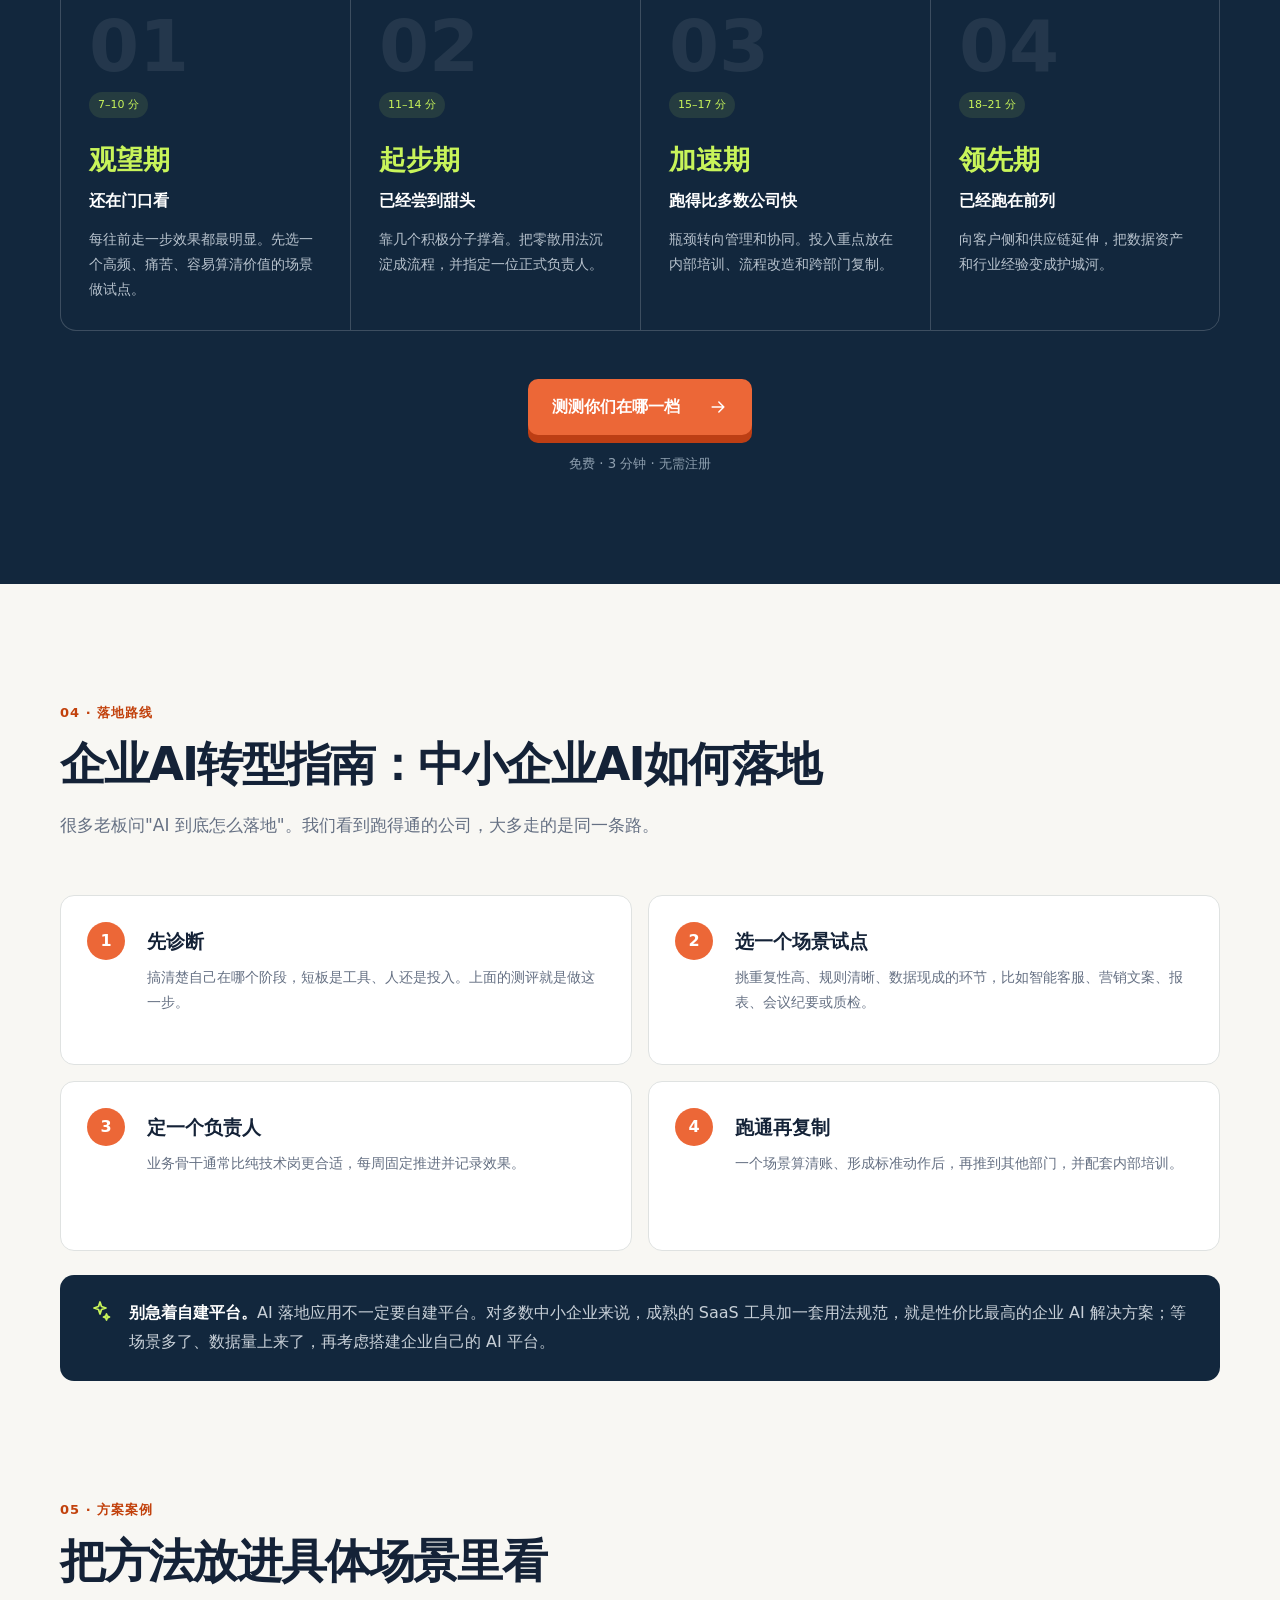
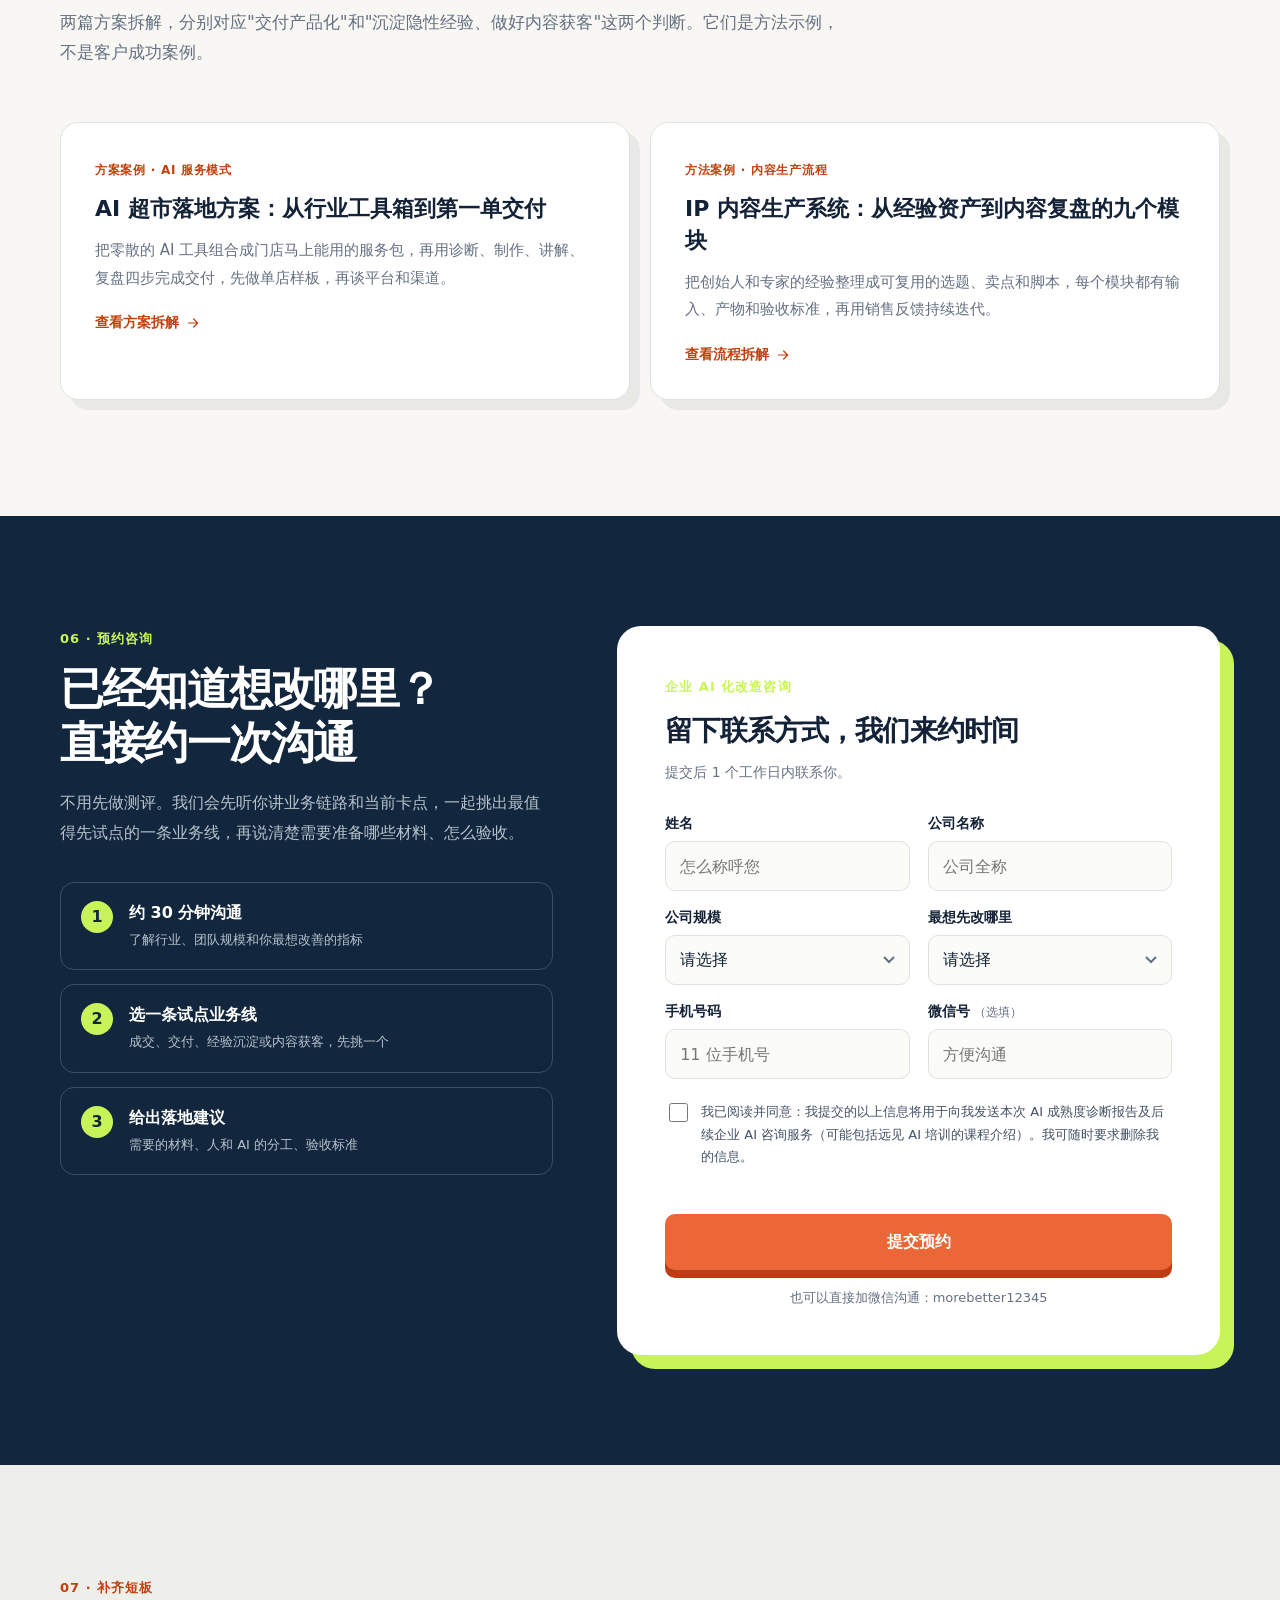
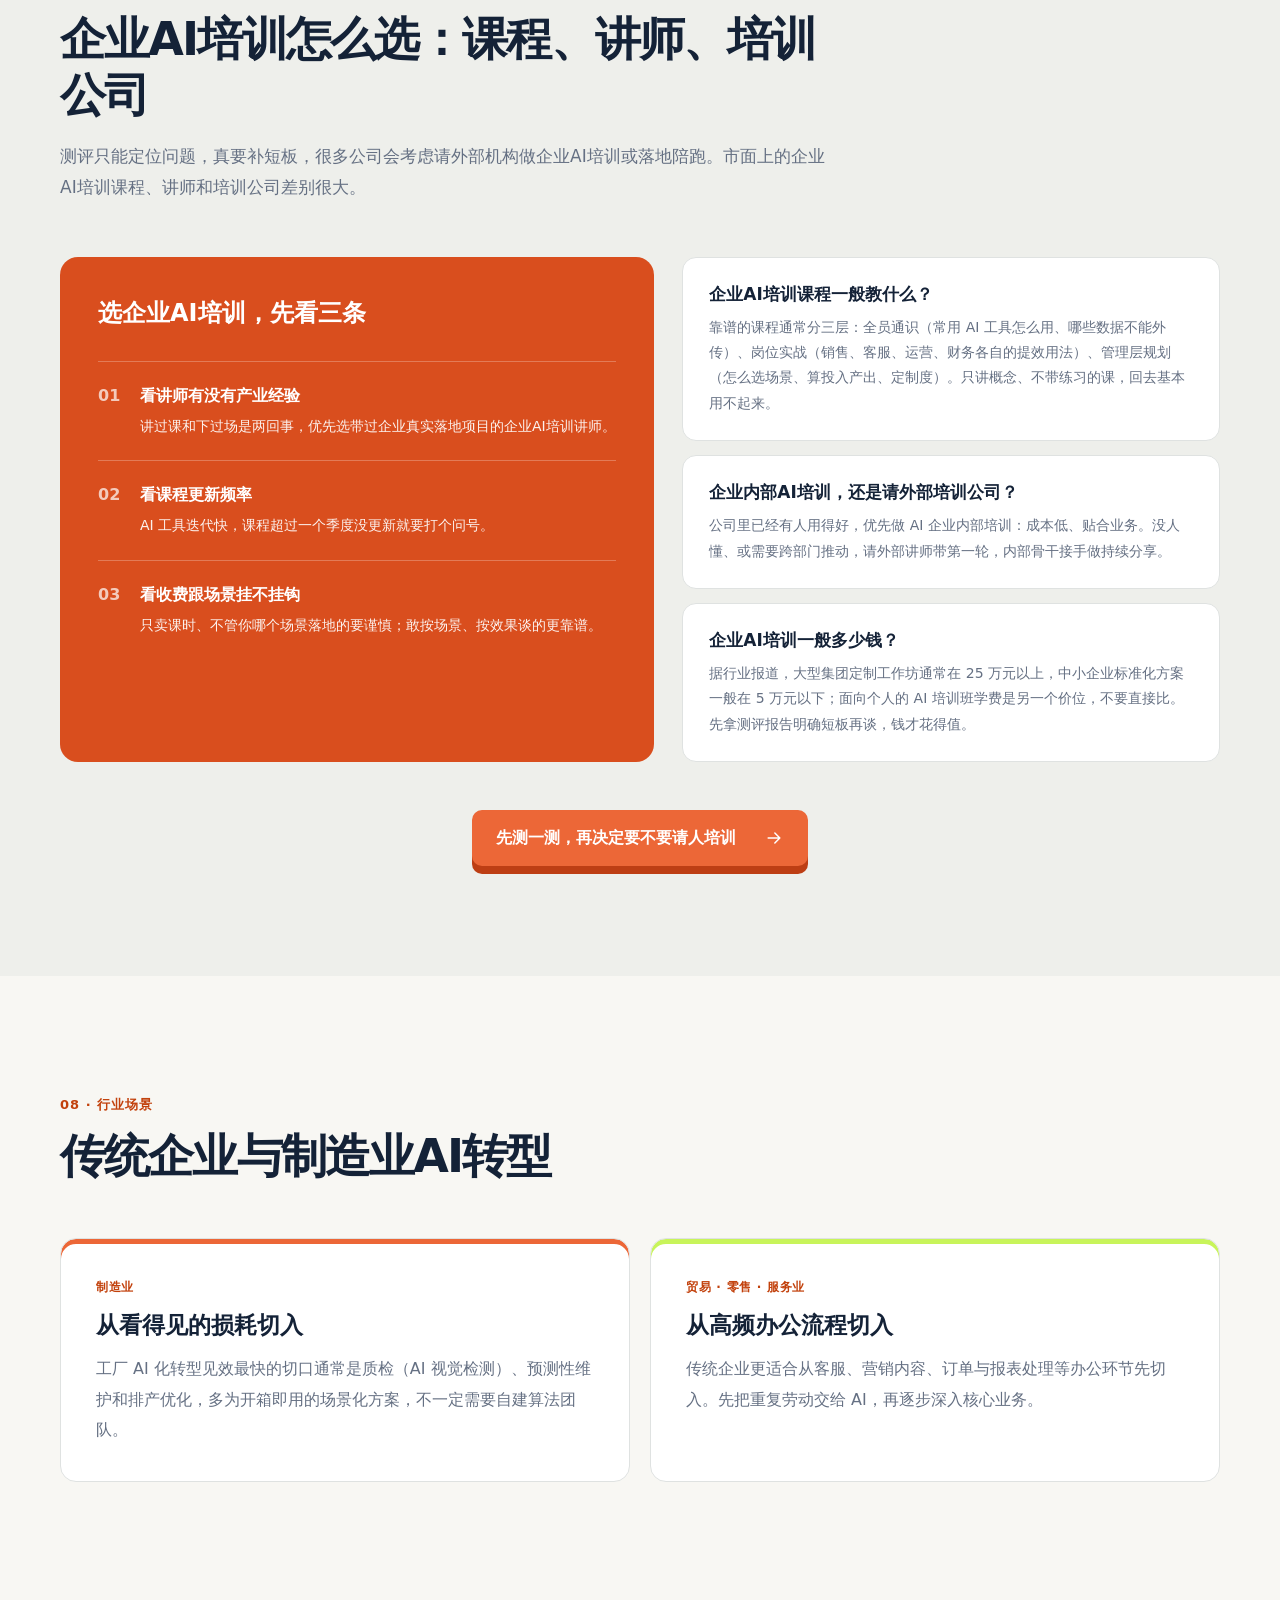
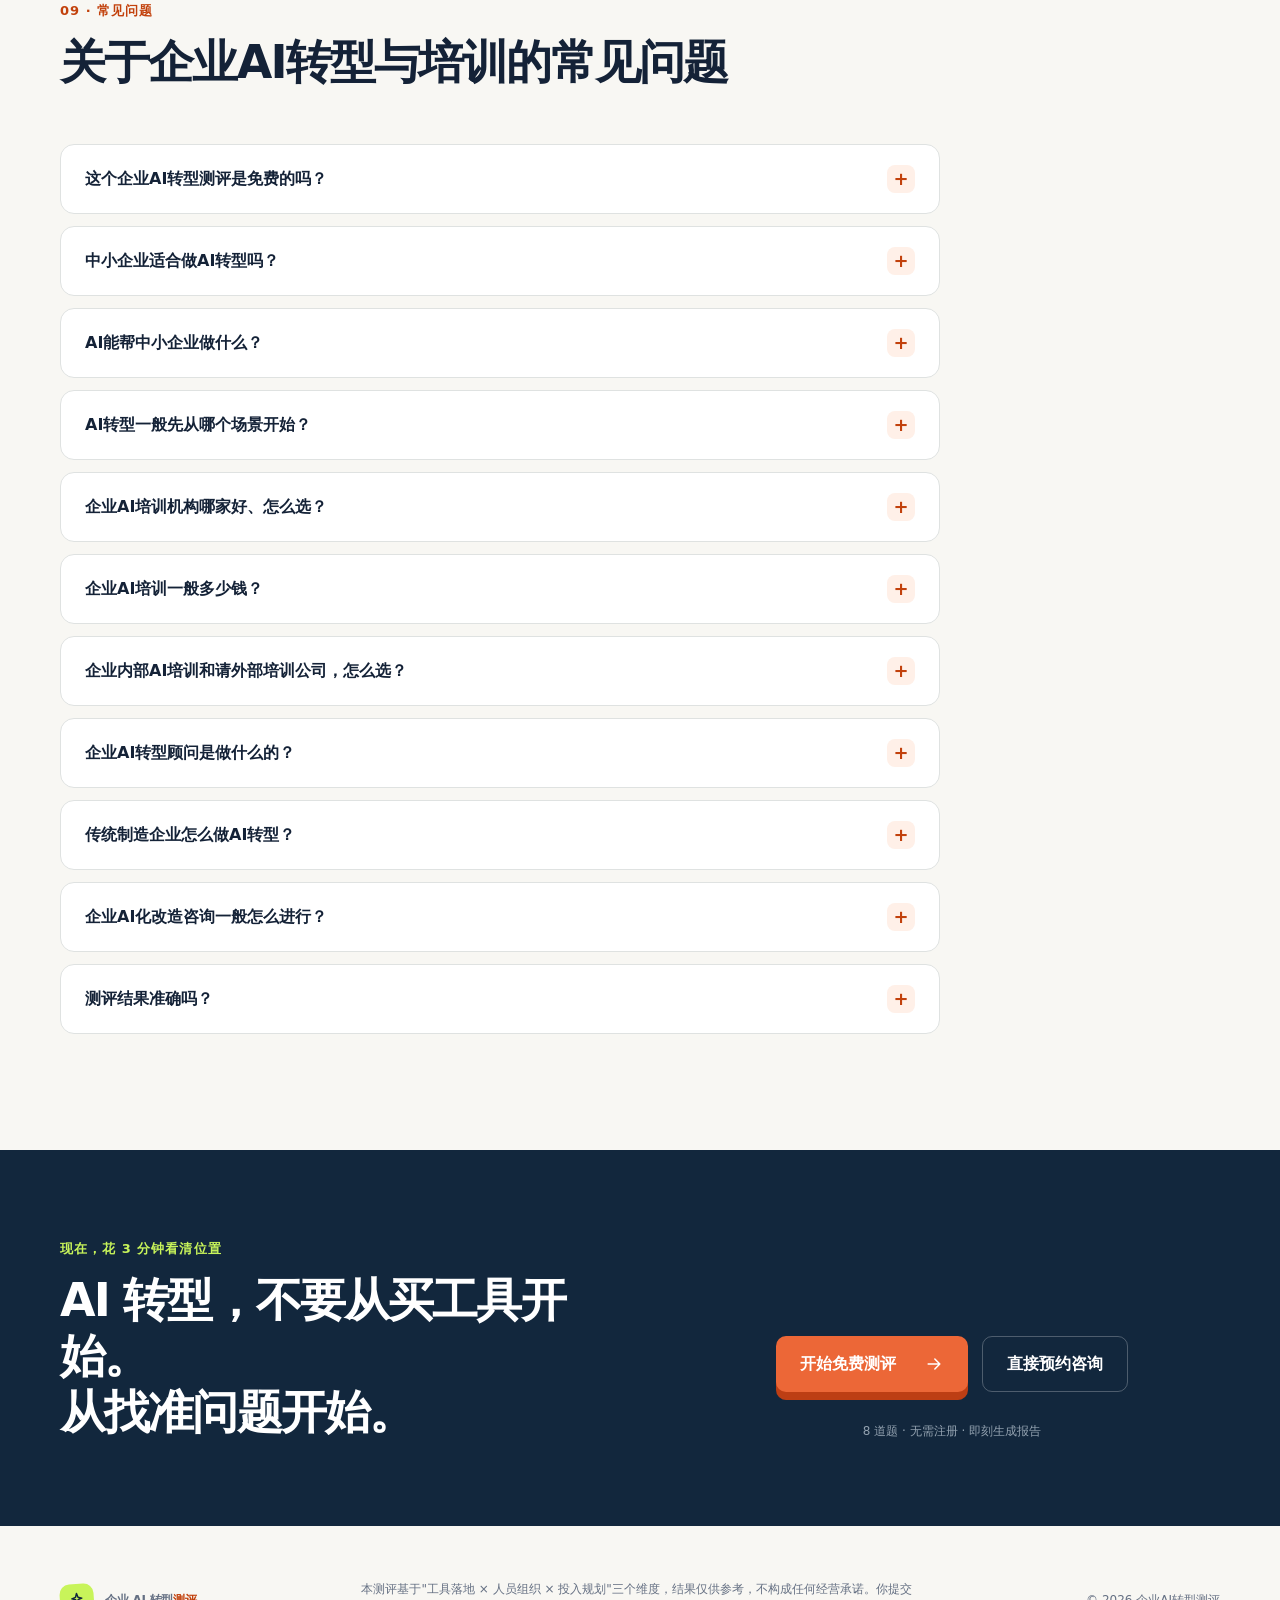
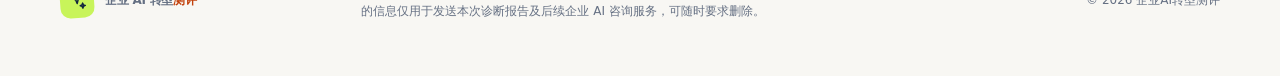
==== commit 804e72d2: "xx" ====
--- a/index.html
+++ b/index.html
@@ -29,7 +29,7 @@
 {"@type":"FAQPage","mainEntity":[
 {"@type":"Question","name":"这个企业AI转型测评是免费的吗？","acceptedAnswer":{"@type":"Answer","text":"是，完全免费。8 道题约 3 分钟，报告当场生成。留下联系方式还可免费领取完整版《AI 转型落地路线图》。"}},
 {"@type":"Question","name":"中小企业适合做AI转型吗？","acceptedAnswer":{"@type":"Answer","text":"适合，而且中小企业有决策快、包袱小的优势。关键是别贪大，从一个高频、痛苦的场景先试点（比如客服、文案、报表），跑通再复制。"}},
-{"@type":"Question","name":"AI能帮中小企业做什么？","acceptedAnswer":{"@type":"Answer","text":"最常见的三类：降本（智能客服、自动化报表）、增效（营销文案、会议纪要、质检）、增收（线索跟进、内容获客）。建议从重复性最高的环节先试点，跑通再复制。"}},
+{"@type":"Question","name":"AI能帮企业做什么？","acceptedAnswer":{"@type":"Answer","text":"最常见的三类：降本（智能客服、自动化报表）、增效（营销文案、会议纪要、质检）、增收（线索跟进、内容获客）。建议从重复性最高的环节先试点，跑通再复制。"}},
 {"@type":"Question","name":"AI转型一般先从哪个场景开始？","acceptedAnswer":{"@type":"Answer","text":"优先选重复性高、规则清晰、数据现成的环节：智能客服、营销文案、会议纪要、报表整理、质检等。投入小、见效快，也最容易让团队建立信心。"}},
 {"@type":"Question","name":"企业AI培训机构哪家好、怎么选？","acceptedAnswer":{"@type":"Answer","text":"没有统一的排名，关键看三点：讲师有没有带过企业真实落地项目、课程更新频率够不够快、收费是否跟你的业务场景挂钩。警惕“包学会、包增效”之类的过度承诺。"}},
 {"@type":"Question","name":"企业AI培训一般多少钱？","acceptedAnswer":{"@type":"Answer","text":"差异很大。据行业报道，大型集团的定制工作坊预算通常在 25 万元以上，中小企业的标准化方案一般在 5 万元以下，具体以机构报价为准。建议先明确短板和场景再谈，避免为用不上的内容付费。"}},
@@ -396,7 +396,7 @@
 <div class="hero-grid"></div>
 <div class="shell hero-layout">
 <div class="hero-copy">
-<div class="badge"><i></i>企业AI化改造 · 中小企业落地</div>
+<div class="badge"><i></i>企业AI化改造 · 企业落地</div>
 <h1>企业AI化改造，<br><em>先找钱卡在哪里，<br class="desktop-break">再选工具</em></h1>
 <p class="hero-lead">多数企业的 AI 还停留在"有人偶尔用用"。真正见效的改造，是从成交、交付、经验沉淀这些离钱最近的环节切进去。<b>8 道题、3 分钟</b>先看清你们的位置，或者直接约我们一起梳理第一条业务线。</p>
 <div class="hero-actions">
@@ -516,7 +516,7 @@
 <div class="two-column">
 <div class="article-copy">
 <p>企业 AI 转型成熟度，衡量的是企业把 AI 真正用起来、用出业务价值的能力处在哪个阶段。从"偶尔有人用用"到"AI 嵌进业务流程"，中间要经过工具、组织、投入等多个维度的协同。</p>
-<p>2025 年外滩大会上发布的业界首个企业应用 AI 成熟度模型（AIM²），把这一过程划分为从"单点试验"到"AI 原生"的进阶等级，围绕战略、组织、数据、技术、应用、商业六个维度评估。本测评参考了这类框架的思路，针对中小企业简化成 8 道题。</p>
+<p>2025 年外滩大会上发布的业界首个企业应用 AI 成熟度模型（AIM²），把这一过程划分为从"单点试验"到"AI 原生"的进阶等级，围绕战略、组织、数据、技术、应用、商业六个维度评估。本测评参考了这类框架的思路，简化成 8 道题。</p>
 <blockquote><strong>现实是，多数企业还卡在早期。</strong>据 Google 联合 Hypothesis Group 的调研报道，仅 3% 的组织完成了真正的 AI 转型，72% 仍处于早期阶段。</blockquote>
 </div>
 <div class="dimensions-card">
